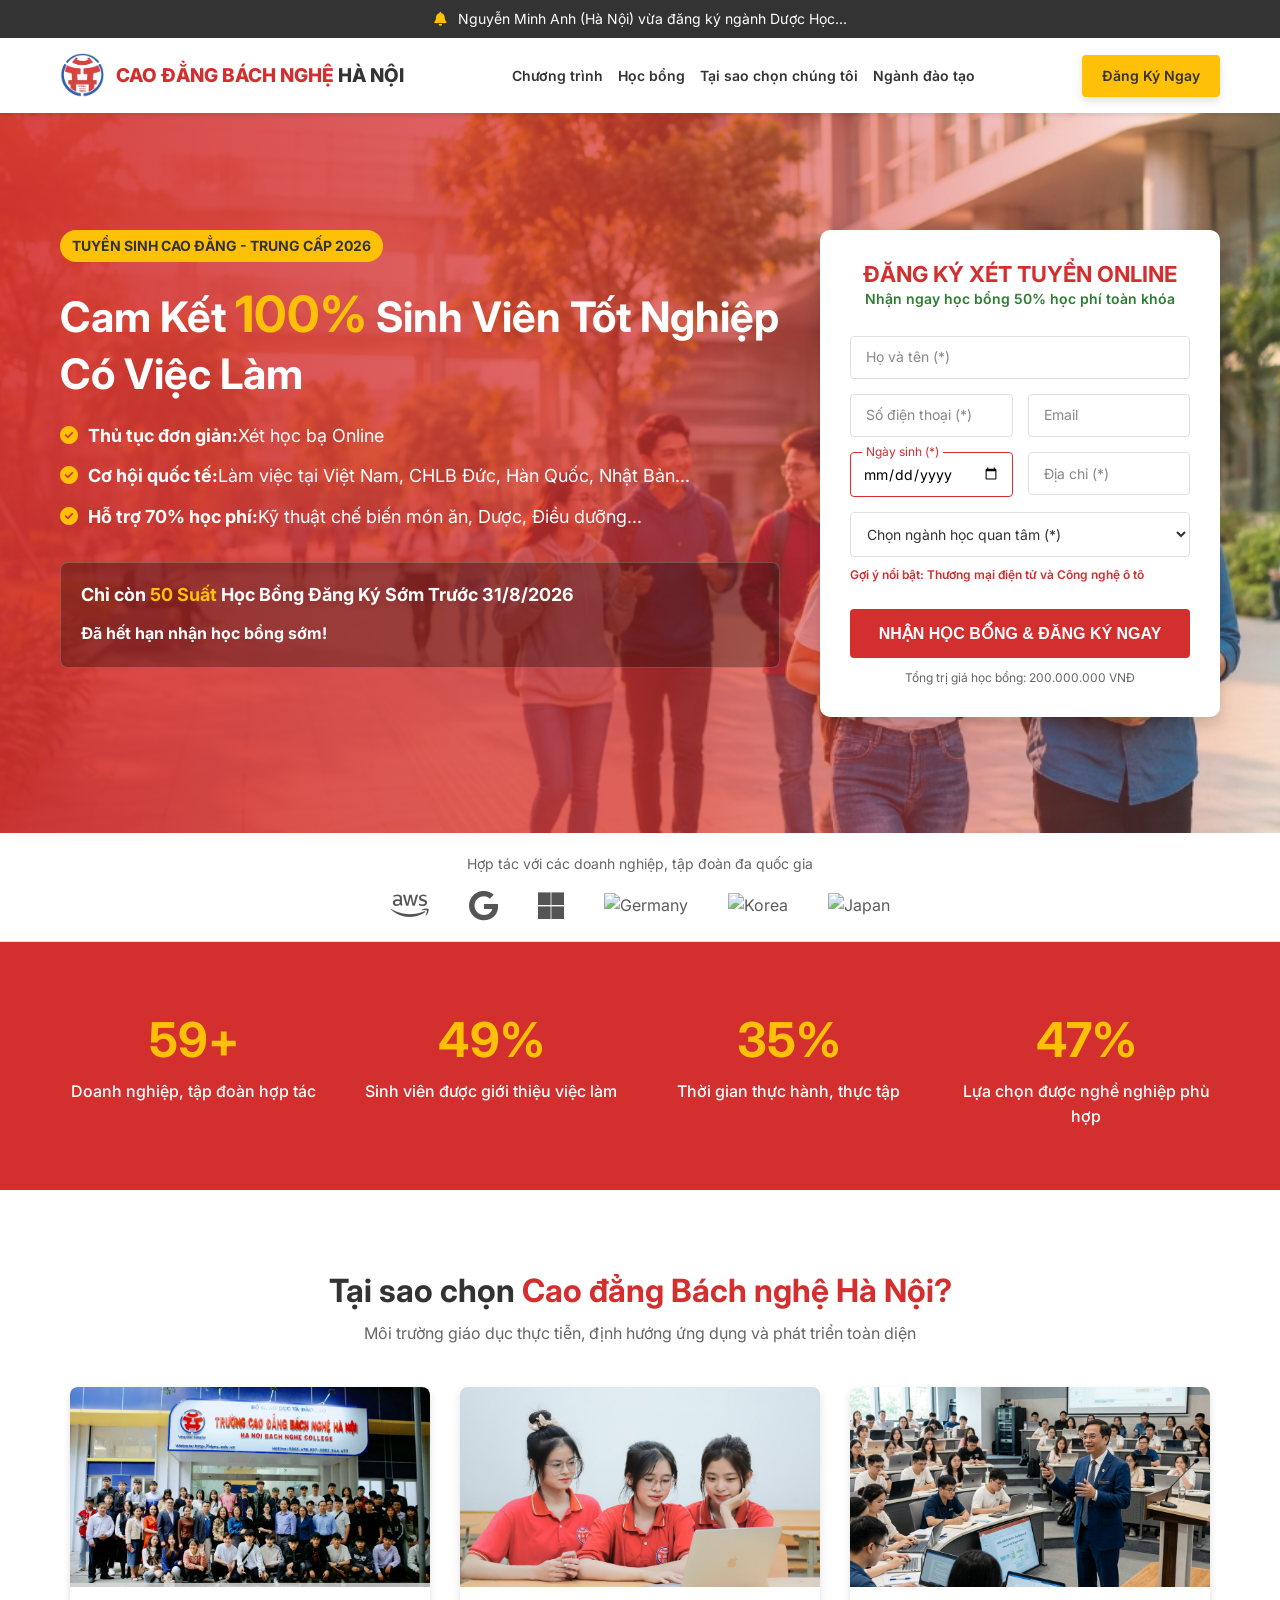
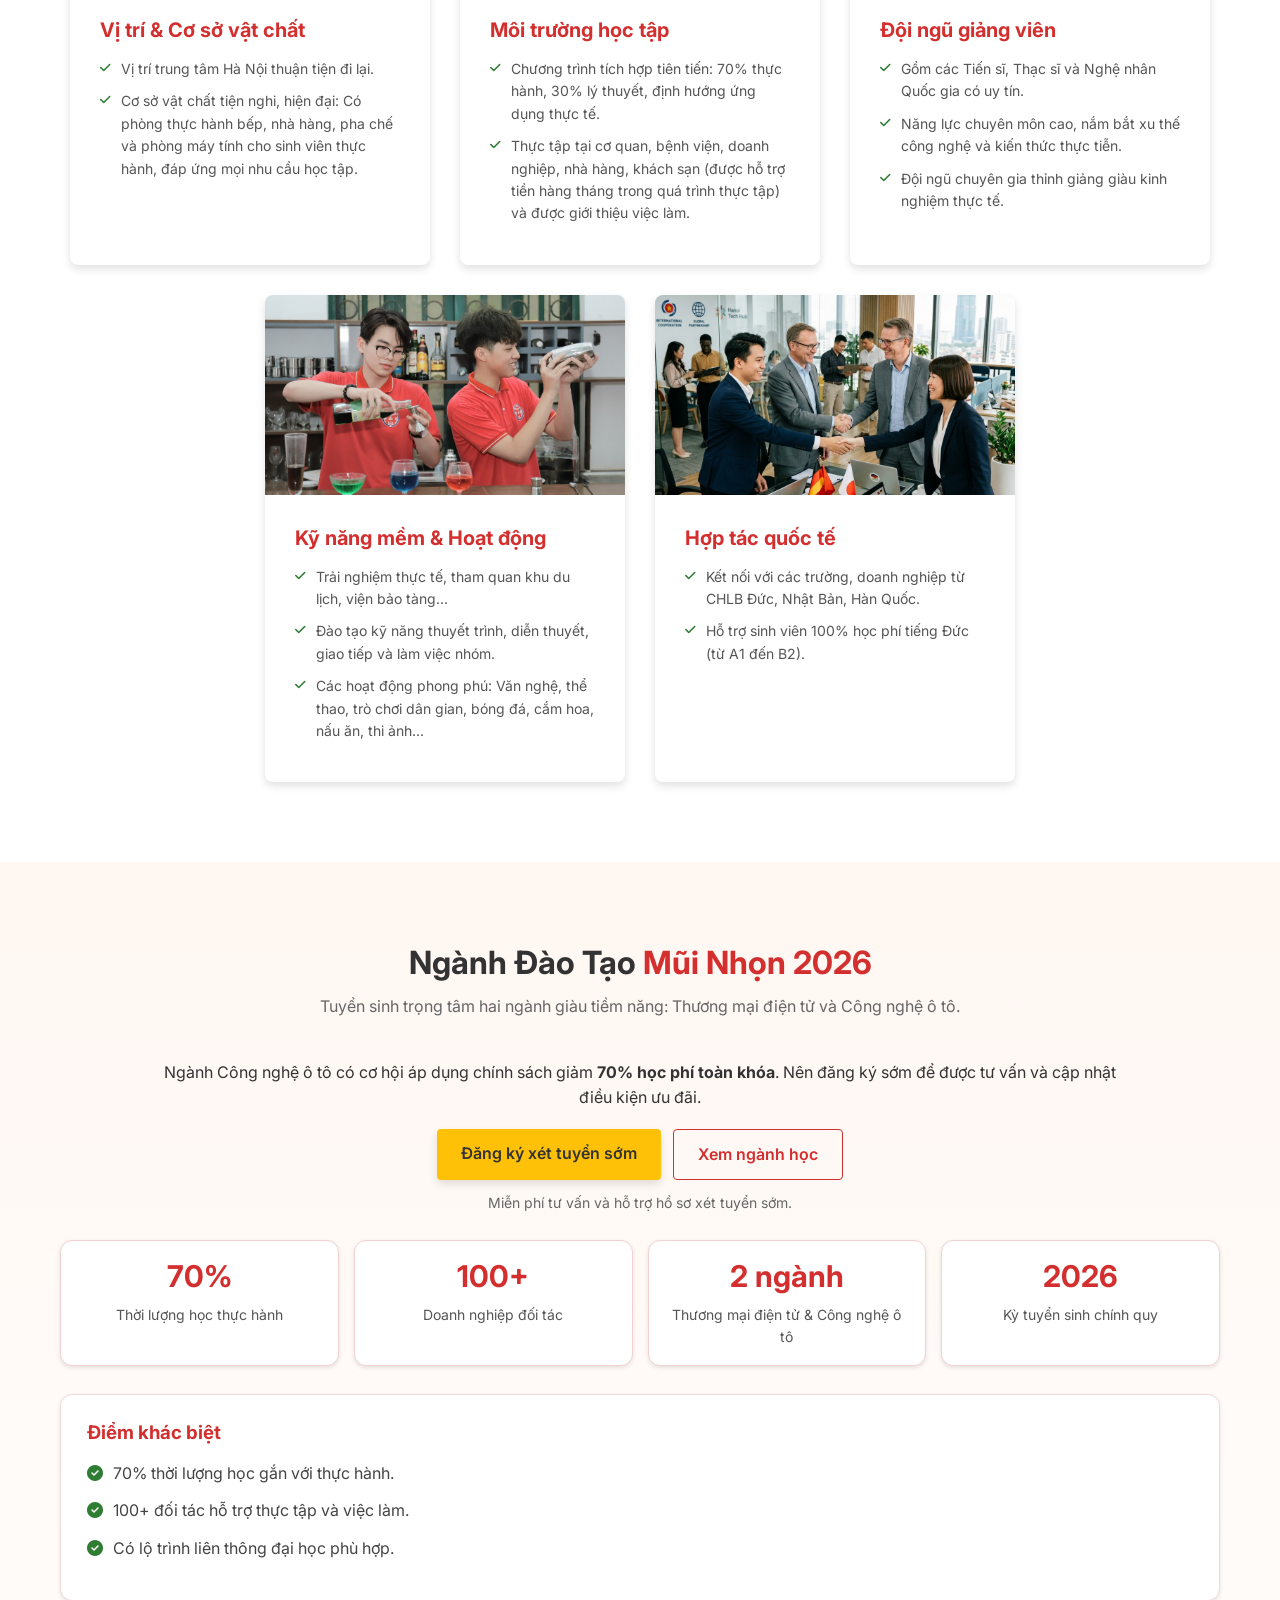
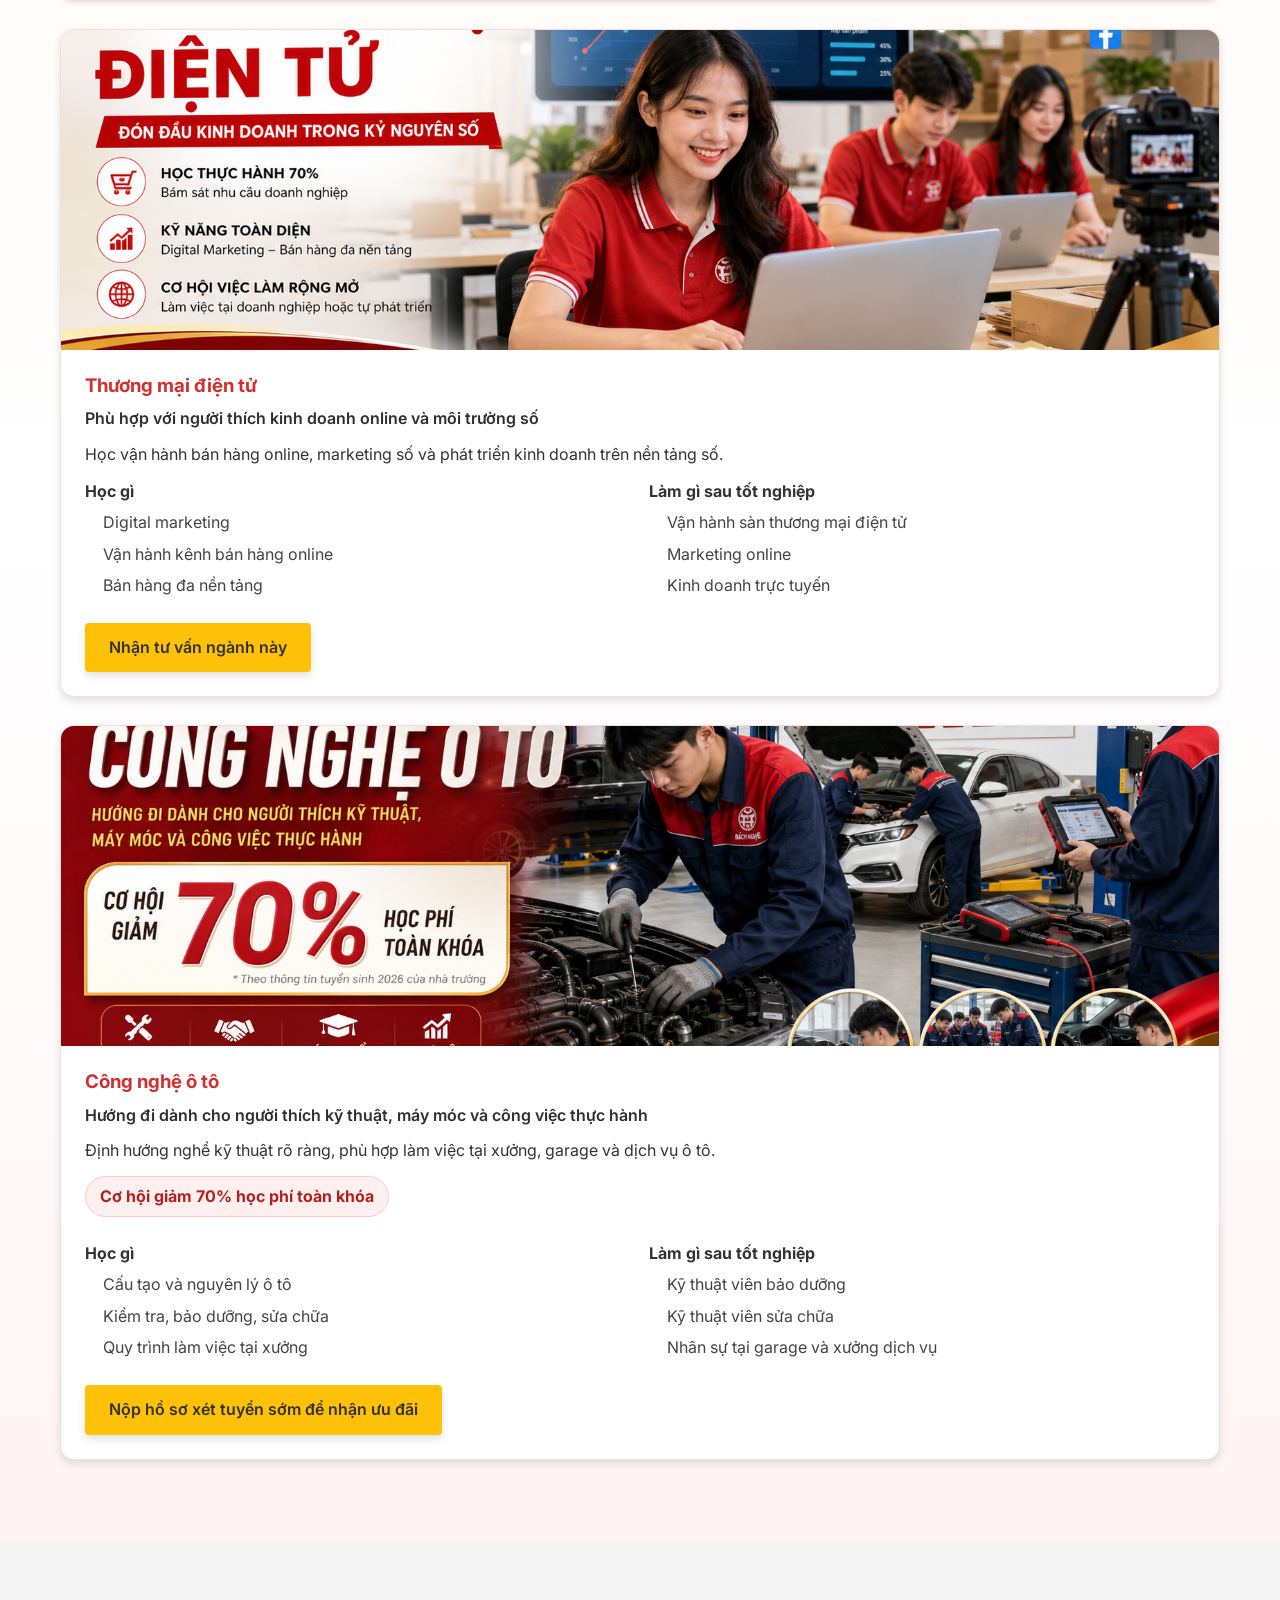
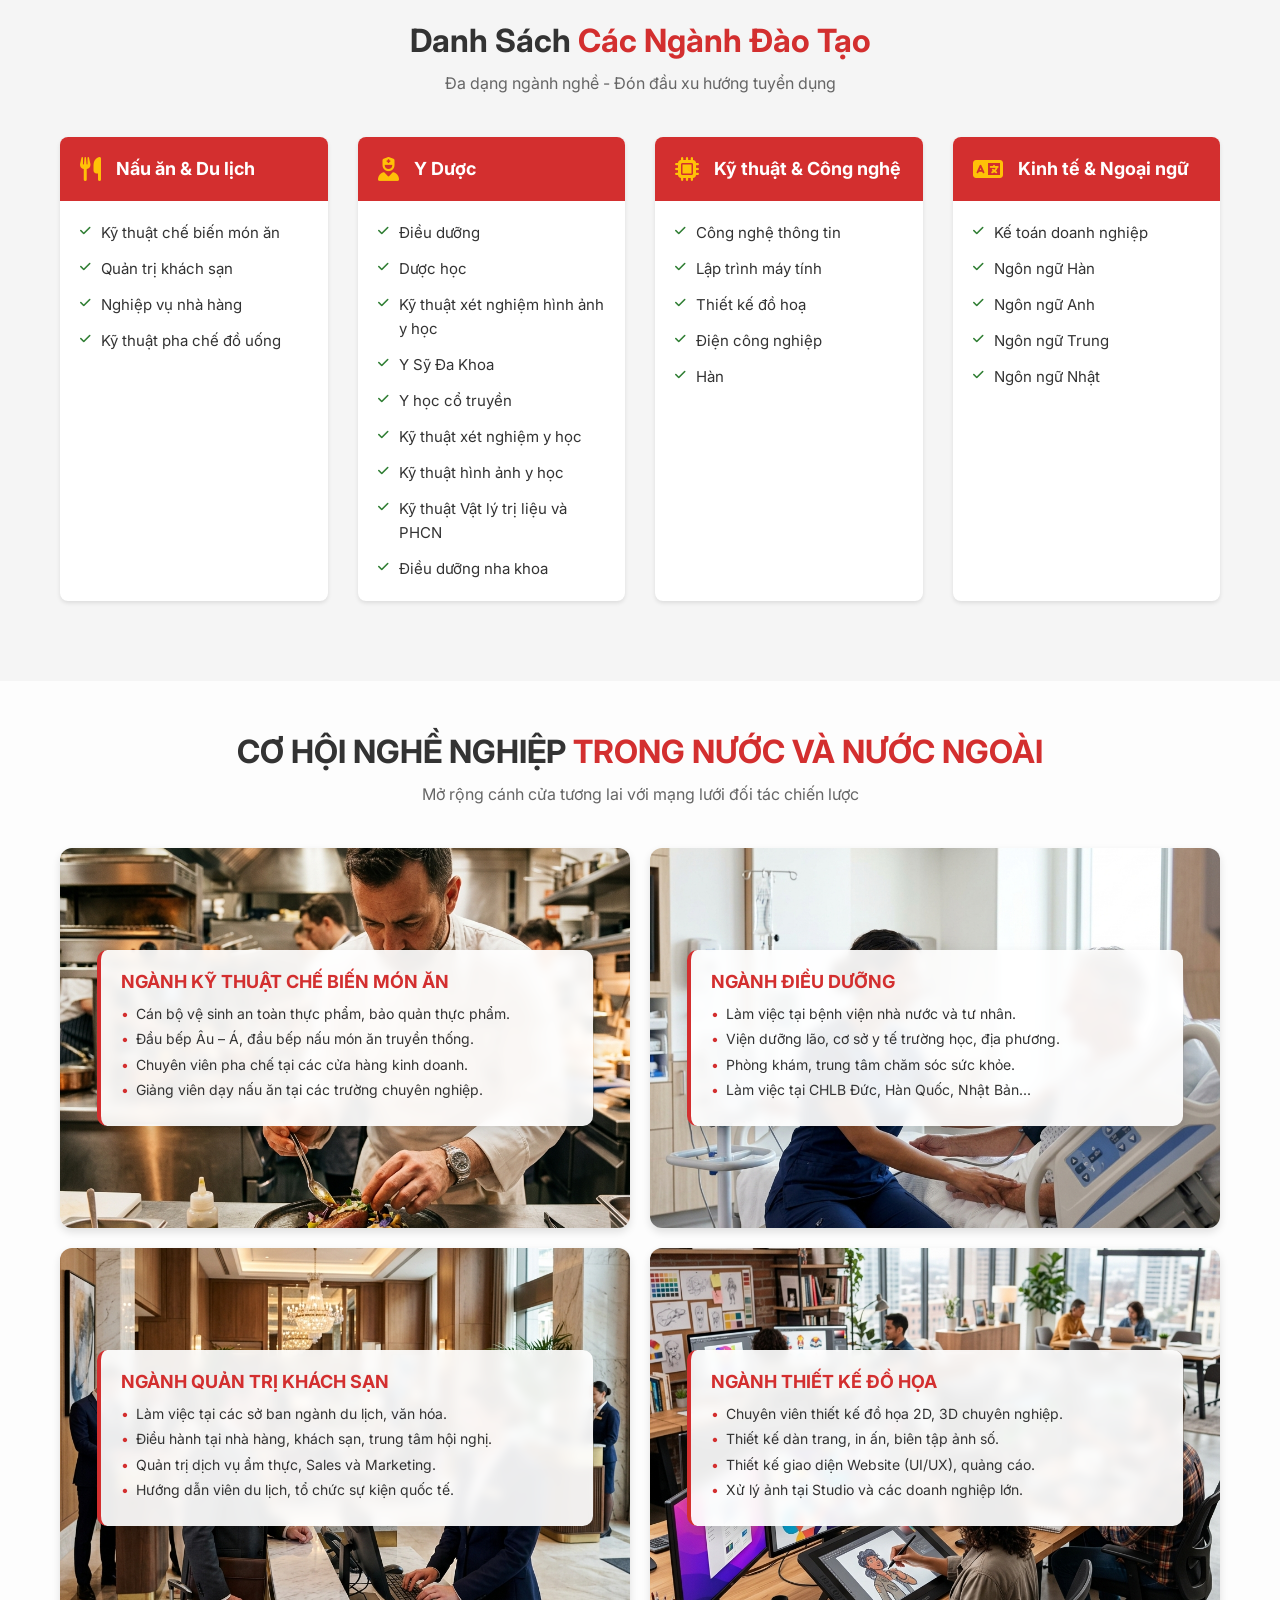
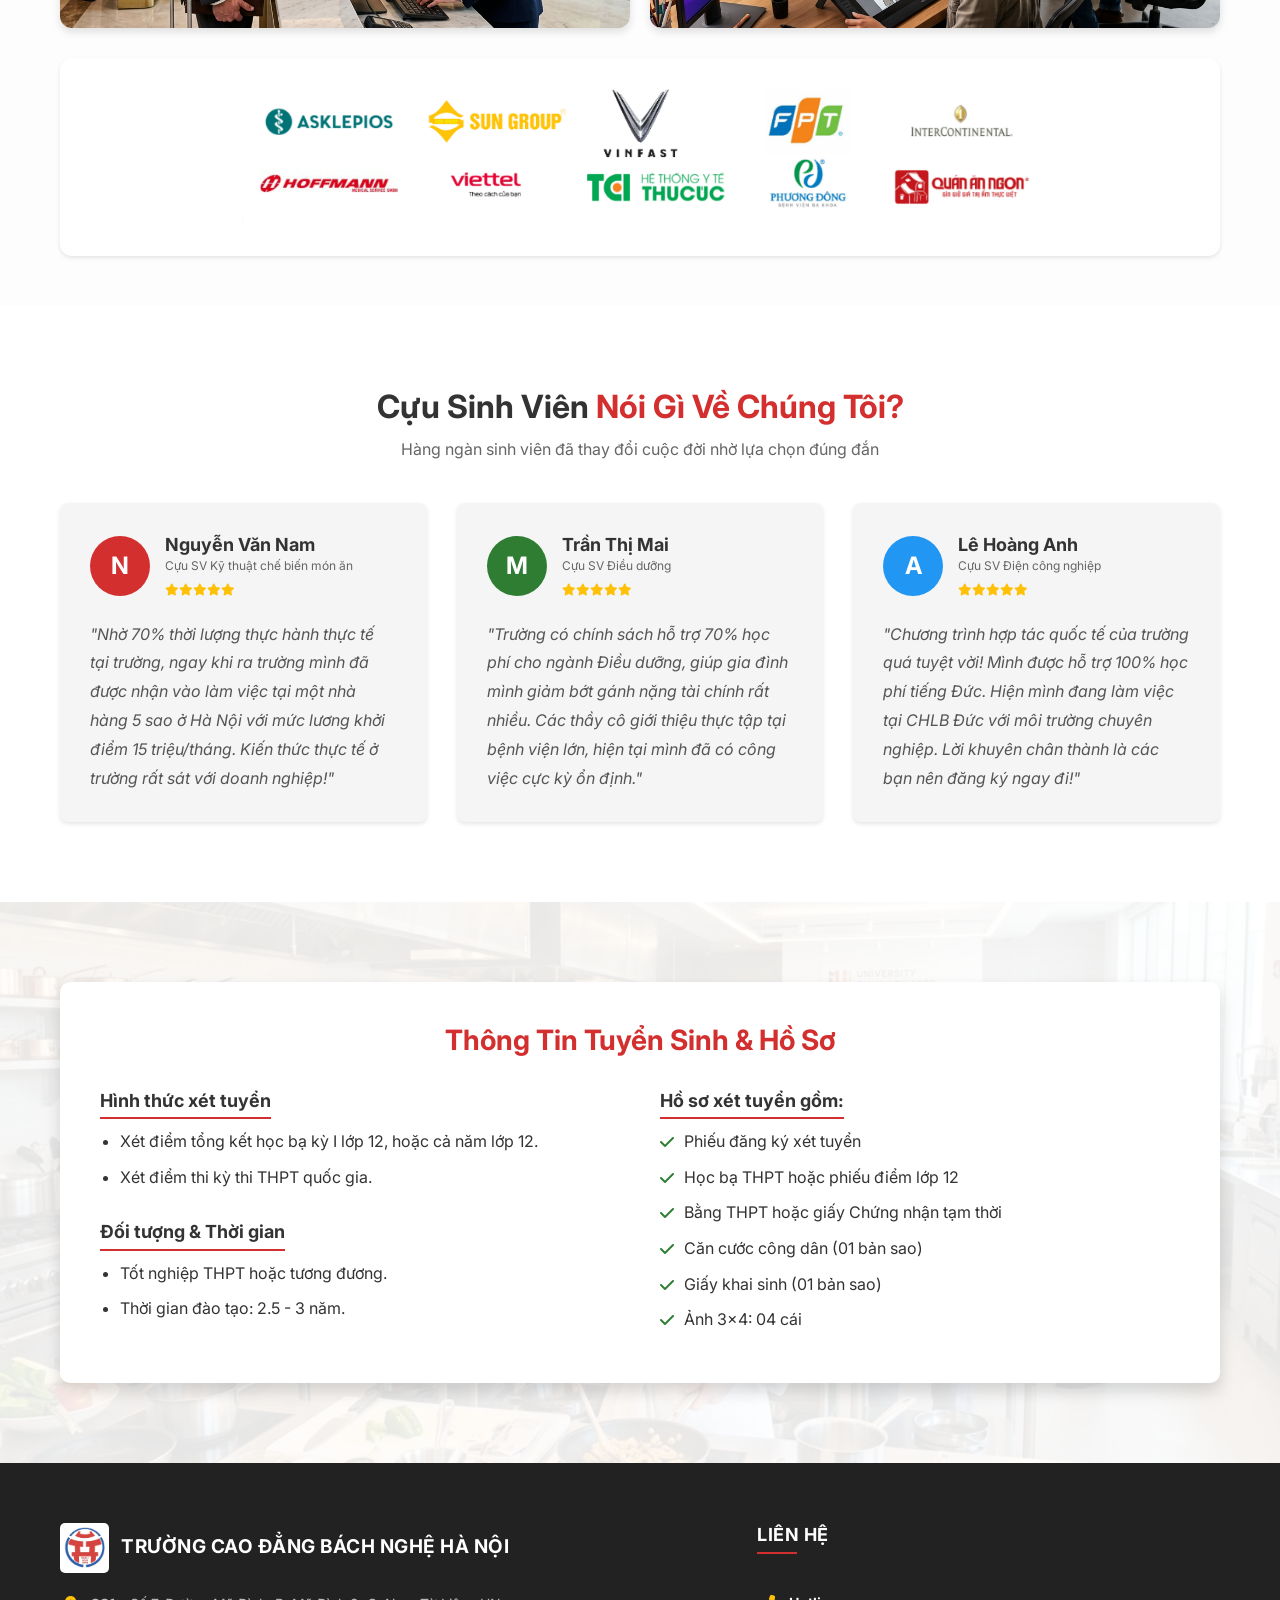
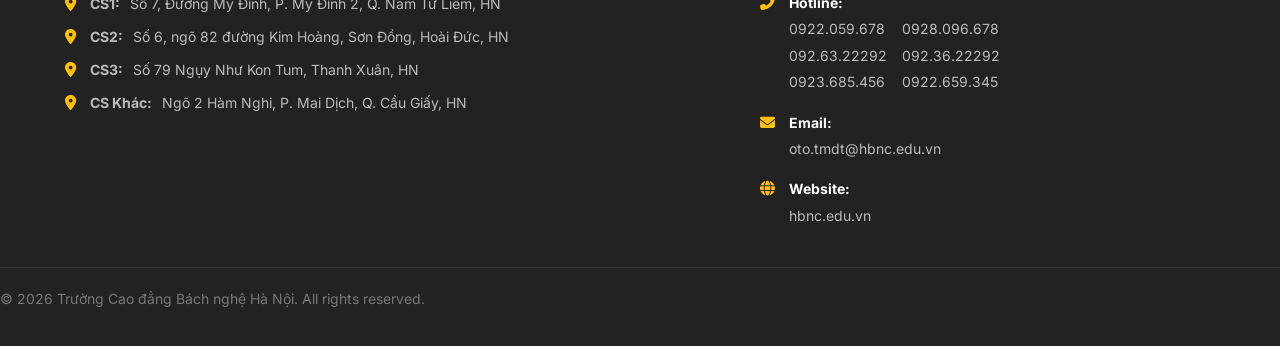
==== index.html @ 6fe9e734 "Add key majors section, highlight priority majors, and thank-you redirect" ====
<!DOCTYPE html>
<html lang="vi">
<head>
    <meta charset="UTF-8">
    <meta name="viewport" content="width=device-width, initial-scale=1.0">
    <title>Tuyển Sinh 2026 | Cao Đẳng Bách Nghệ Hà Nội</title>
    <meta name="description" content="Đăng ký xét tuyển trực tiếp vào Cao Đẳng Bách Nghệ Hà Nội 2026. Cam kết 100% sinh viên tốt nghiệp có việc làm. Nhanh chóng - Tiện lợi - An toàn.">
    <link rel="icon" href="images/favicon.png" type="image/png">
    
    <!-- Open Graph / Facebook -->
    <meta property="og:type" content="website">
    <meta property="og:url" content="https://caodangbachnghe.edu.vn/">
    <meta property="og:title" content="Tuyển Sinh 2026 | Cao Đẳng Bách Nghệ Hà Nội">
    <meta property="og:description" content="Đăng ký xét tuyển trực tuyến nhanh chóng. Nhận ngay học bổng 50% học phí!">
    <meta property="og:image" content="images/thumbnail.jpg">

    <!-- Twitter -->
    <meta property="twitter:card" content="summary_large_image">
    <meta property="twitter:title" content="Tuyển Sinh 2026 | Cao Đẳng Bách Nghệ Hà Nội">
    <meta property="twitter:description" content="Đăng ký xét tuyển trực tuyến nhanh chóng. Nhận ngay học bổng 50% học phí!">
    <meta property="twitter:image" content="images/thumbnail.jpg">
    
    <!-- Google Fonts -->
    <link rel="preconnect" href="https://fonts.googleapis.com">
    <link rel="preconnect" href="https://fonts.gstatic.com" crossorigin>
    <link href="https://fonts.googleapis.com/css2?family=Inter:wght@400;500;600;700;800&display=swap" rel="stylesheet">
    
    <!-- Font Awesome -->
    <link rel="stylesheet" href="https://cdnjs.cloudflare.com/ajax/libs/font-awesome/6.4.0/css/all.min.css">
    
    <!-- Custom CSS -->
    <link rel="stylesheet" href="css/styles.css">

    <!-- Meta Pixel Code -->
    <script>
    !function(f,b,e,v,n,t,s)
    {if(f.fbq)return;n=f.fbq=function(){n.callMethod?
    n.callMethod.apply(n,arguments):n.queue.push(arguments)};
    if(!f._fbq)f._fbq=n;n.push=n;n.loaded=!0;n.version='2.0';
    n.queue=[];t=b.createElement(e);t.async=!0;
    t.src=v;s=b.getElementsByTagName(e)[0];
    s.parentNode.insertBefore(t,s)}(window, document,'script',
    'https://connect.facebook.net/en_US/fbevents.js');
    fbq('init', '2214547386052229');
    fbq('track', 'PageView');
    </script>
    <noscript><img height="1" width="1" style="display:none"
    src="https://www.facebook.com/tr?id=2214547386052229&ev=PageView&noscript=1"
    /></noscript>
    <!-- End Meta Pixel Code -->
</head>
<body>

    <!-- Notification Bar -->
    <div class="notification-bar">
        <div class="notification-content">
            <i class="fas fa-bell"></i>
            <span id="recent-registration">Nguyễn Minh Anh (Hà Nội) vừa đăng ký ngành Dược Học...</span>
        </div>
    </div>

    <!-- Sticky Header -->
    <header class="main-header" id="header">
        <div class="container header-container">
            <div class="logo">
                <img src="images/logo.png" alt="Cao Đẳng Bách Nghệ Hà Nội">
                <h2>CAO ĐẲNG BÁCH NGHỆ <span>HÀ NỘI</span></h2>
            </div>
            <nav class="desktop-nav">
                <a href="#chuong-trinh">Chương trình</a>
                <a href="#hoc-bong">Học bổng</a>
                <a href="#tai-sao">Tại sao chọn chúng tôi</a>
                <a href="#nganh-dao-tao">Ngành đào tạo</a>
            </nav>
            <div class="header-cta">
                <a href="#register-section" class="btn btn-primary pulse-btn">Đăng Ký Ngay</a>
            </div>
        </div>
    </header>

    <!-- Hero Section -->
    <section class="hero" id="chuong-trinh">
        <div class="hero-overlay"></div>
        <div class="container hero-container">
            <div class="hero-content">
                <div class="badge">TUYỂN SINH CAO ĐẲNG - TRUNG CẤP 2026</div>
                <h1 class="hero-title">Cam Kết <span>100%</span> Sinh Viên Tốt Nghiệp Có Việc Làm</h1>
                <ul class="hero-benefits">
                    <li><i class="fas fa-check-circle"></i> <strong>Thủ tục đơn giản:</strong> Xét học bạ Online</li>
                    <li><i class="fas fa-check-circle"></i> <strong>Cơ hội quốc tế:</strong> Làm việc tại Việt Nam, CHLB Đức, Hàn Quốc, Nhật Bản...</li>
                    <li><i class="fas fa-check-circle"></i> <strong>Hỗ trợ 70% học phí:</strong> Kỹ thuật chế biến món ăn, Dược, Điều dưỡng...</li>
                </ul>
                <div class="countdown-wrapper">
                    <h3>Chỉ còn <span class="highlight">50 Suất</span> Học Bổng Đăng Ký Sớm Trước 31/8/2026</h3>
                    <div id="countdown" class="countdown">
                        <div class="time-box">
                            <span id="days">00</span>
                            <small>Ngày</small>
                        </div>
                        <div class="time-box">
                            <span id="hours">00</span>
                            <small>Giờ</small>
                        </div>
                        <div class="time-box">
                            <span id="minutes">00</span>
                            <small>Phút</small>
                        </div>
                        <div class="time-box">
                            <span id="seconds">00</span>
                            <small>Giây</small>
                        </div>
                    </div>
                </div>
                <a href="#register-section" class="btn btn-primary btn-large show-mobile">ĐĂNG KÝ NHẬN HỌC BỔNG</a>
            </div>

            <!-- Form Đăng ký -->
            <div class="hero-form" id="register-section">
                <div class="form-header">
                    <h3>ĐĂNG KÝ XÉT TUYỂN ONLINE</h3>
                    <p>Nhận ngay học bổng 50% học phí toàn khóa</p>
                </div>
                <form id="admissionForm">
                    <div class="form-group floating-label">
                        <input type="text" id="fullname" name="fullname" placeholder=" " required>
                        <label for="fullname">Họ và tên (*)</label>
                    </div>
                    <div class="form-row">
                        <div class="form-group floating-label">
                            <input type="tel" id="phone" name="phone" placeholder=" " required pattern="[0-9]{10}">
                            <label for="phone">Số điện thoại (*)</label>
                        </div>
                        <div class="form-group floating-label">
                            <input type="email" id="email" name="email" placeholder=" ">
                            <label for="email">Email</label>
                        </div>
                    </div>
                    <div class="form-row">
                        <div class="form-group floating-label">
                            <input type="date" id="dob" name="dob" placeholder=" " required>
                            <label for="dob">Ngày sinh (*)</label>
                        </div>
                        <div class="form-group floating-label">
                            <input type="text" id="address" name="address" placeholder=" " required>
                            <label for="address">Địa chỉ (*)</label>
                        </div>
                    </div>
                    <div class="form-group">
                        <select id="major" name="major" required>
                            <option value="" disabled selected>Chọn ngành học quan tâm (*)</option>
                            <optgroup label="🔥 Ngành mũi nhọn 2026">
                                <option value="Thương mại điện tử">⭐ Thương mại điện tử</option>
                                <option value="Công nghệ ô tô">⭐ Công nghệ ô tô (ưu tiên hỗ trợ 70% học phí)</option>
                            </optgroup>
                            <optgroup label="Nấu ăn & Du lịch">
                                <option value="Kỹ thuật chế biến món ăn">Kỹ thuật chế biến món ăn</option>
                                <option value="Quản trị khách sạn">Quản trị khách sạn</option>
                                <option value="Nghiệp vụ nhà hàng">Nghiệp vụ nhà hàng</option>
                                <option value="Kỹ thuật pha chế đồ uống">Kỹ thuật pha chế đồ uống</option>
                            </optgroup>
                            <optgroup label="Y Dược">
                                <option value="Điều dưỡng">Điều dưỡng</option>
                                <option value="Dược học">Dược học</option>
                                <option value="Kỹ thuật xét nghiệm hình ảnh y học">Kỹ thuật xét nghiệm hình ảnh y học</option>
                                <option value="Y Sỹ Đa Khoa">Y Sỹ Đa Khoa</option>
                                <option value="Y học cổ truyền">Y học cổ truyền</option>
                                <option value="Kỹ thuật xét nghiệm y học">Kỹ thuật xét nghiệm y học</option>
                                <option value="Kỹ thuật hình ảnh y học">Kỹ thuật hình ảnh y học</option>
                                <option value="Kỹ thuật Vật lý trị liệu và Phục hồi chức năng">Kỹ thuật Vật lý trị liệu và Phục hồi chức năng</option>
                                <option value="Điều dưỡng nha khoa">Điều dưỡng nha khoa</option>
                            </optgroup>
                            <optgroup label="Kỹ thuật & Công nghệ">
                                <option value="Công nghệ thông tin">Công nghệ thông tin</option>
                                <option value="Lập trình máy tính">Lập trình máy tính</option>
                                <option value="Thiết kế đồ hoạ">Thiết kế đồ hoạ</option>
                                <option value="Điện công nghiệp">Điện công nghiệp</option>
                                <option value="Hàn">Hàn</option>
                            </optgroup>
                            <optgroup label="Kinh tế & Ngoại ngữ">
                                <option value="Kế toán doanh nghiệp">Kế toán doanh nghiệp</option>
                                <option value="Ngôn ngữ Hàn">Ngôn ngữ Hàn</option>
                                <option value="Ngôn ngữ Anh">Ngôn ngữ Anh</option>
                                <option value="Ngôn ngữ Trung">Ngôn ngữ Trung</option>
                                <option value="Ngôn ngữ Nhật">Ngôn ngữ Nhật</option>
                            </optgroup>
                        </select>
                        <small class="major-focus-note">Gợi ý nổi bật: Thương mại điện tử và Công nghệ ô tô</small>
                    </div>
                    <button type="submit" class="submit-btn pulse-btn">NHẬN HỌC BỔNG & ĐĂNG KÝ NGAY</button>
                    <p class="form-note">Tổng trị giá học bổng: 200.000.000 VNĐ</p>
                </form>
            </div>
        </div>
    </section>

    <!-- Partner Logos -->
    <section class="partners">
        <div class="container">
            <p>Hợp tác với các doanh nghiệp, tập đoàn đa quốc gia</p>
            <div class="partner-logos">
                <i class="fab fa-aws"></i>
                <i class="fab fa-google"></i>
                <i class="fab fa-microsoft"></i>
                <img src="https://flagcdn.com/w40/de.png" alt="Germany" title="CHLB Đức">
                <img src="https://flagcdn.com/w40/kr.png" alt="Korea" title="Hàn Quốc">
                <img src="https://flagcdn.com/w40/jp.png" alt="Japan" title="Nhật Bản">
            </div>
        </div>
    </section>

    <!-- Stats Section -->
    <section class="stats" id="stats">
        <div class="container stats-container">
            <div class="stat-item">
                <h2 class="counter" data-target="120">0</h2><span>+</span>
                <p>Doanh nghiệp, tập đoàn hợp tác</p>
            </div>
            <div class="stat-item">
                <h2 class="counter" data-target="100">0</h2><span>%</span>
                <p>Sinh viên được giới thiệu việc làm</p>
            </div>
            <div class="stat-item">
                <h2 class="counter" data-target="70">0</h2><span>%</span>
                <p>Thời gian thực hành, thực tập</p>
            </div>
            <div class="stat-item">
                <h2 class="counter" data-target="95">0</h2><span>%</span>
                <p>Lựa chọn được nghề nghiệp phù hợp</p>
            </div>
        </div>
    </section>

    <!-- Why Choose Us -->
    <section class="why-choose" id="tai-sao">
        <div class="container">
            <div class="section-title">
                <h2>Tại sao chọn <span>Cao đẳng Bách nghệ Hà Nội?</span></h2>
                <p>Môi trường giáo dục thực tiễn, định hướng ứng dụng và phát triển toàn diện</p>
            </div>
            
            <div class="features-grid">
                <div class="feature-card">
                    <img src="images/college_group.jpg" class="feature-image" alt="Vị trí và Cơ sở vật chất">
                    <div class="feature-content">
                        <h3>Vị trí & Cơ sở vật chất</h3>
                        <ul class="feature-list">
                            <li><i class="fas fa-check"></i> Vị trí trung tâm Hà Nội thuận tiện đi lại.</li>
                            <li><i class="fas fa-check"></i> Cơ sở vật chất tiện nghi, hiện đại: Có phòng thực hành bếp, nhà hàng, pha chế và phòng máy tính cho sinh viên thực hành, đáp ứng mọi nhu cầu học tập.</li>
                        </ul>
                    </div>
                </div>
                <div class="feature-card">
                    <img src="images/students_laptop.jpg" class="feature-image" alt="Môi trường học tập">
                    <div class="feature-content">
                        <h3>Môi trường học tập</h3>
                        <ul class="feature-list">
                            <li><i class="fas fa-check"></i> Chương trình tích hợp tiên tiến: 70% thực hành, 30% lý thuyết, định hướng ứng dụng thực tế.</li>
                            <li><i class="fas fa-check"></i> Thực tập tại cơ quan, bệnh viện, doanh nghiệp, nhà hàng, khách sạn (được hỗ trợ tiền hàng tháng trong quá trình thực tập) và được giới thiệu việc làm.</li>
                        </ul>
                    </div>
                </div>
                <div class="feature-card">
                    <img src="images/faculty.png" class="feature-image" alt="Đội ngũ giảng viên">
                    <div class="feature-content">
                        <h3>Đội ngũ giảng viên</h3>
                        <ul class="feature-list">
                            <li><i class="fas fa-check"></i> Gồm các Tiến sĩ, Thạc sĩ và Nghệ nhân Quốc gia có uy tín.</li>
                            <li><i class="fas fa-check"></i> Năng lực chuyên môn cao, nắm bắt xu thế công nghệ và kiến thức thực tiễn.</li>
                            <li><i class="fas fa-check"></i> Đội ngũ chuyên gia thỉnh giảng giàu kinh nghiệm thực tế.</li>
                        </ul>
                    </div>
                </div>
                <div class="feature-card">
                    <img src="images/students_bartending.jpg" class="feature-image" alt="Kỹ năng mềm và Hoạt động">
                    <div class="feature-content">
                        <h3>Kỹ năng mềm & Hoạt động</h3>
                        <ul class="feature-list">
                            <li><i class="fas fa-check"></i> Trải nghiệm thực tế, tham quan khu du lịch, viện bảo tàng...</li>
                            <li><i class="fas fa-check"></i> Đào tạo kỹ năng thuyết trình, diễn thuyết, giao tiếp và làm việc nhóm.</li>
                            <li><i class="fas fa-check"></i> Các hoạt động phong phú: Văn nghệ, thể thao, trò chơi dân gian, bóng đá, cắm hoa, nấu ăn, thi ảnh...</li>
                        </ul>
                    </div>
                </div>
                <div class="feature-card">
                    <img src="images/international.png" class="feature-image" alt="Hợp tác quốc tế">
                    <div class="feature-content">
                        <h3>Hợp tác quốc tế</h3>
                        <ul class="feature-list">
                            <li><i class="fas fa-check"></i> Kết nối với các trường, doanh nghiệp từ CHLB Đức, Nhật Bản, Hàn Quốc.</li>
                            <li><i class="fas fa-check"></i> Hỗ trợ sinh viên 100% học phí tiếng Đức (từ A1 đến B2).</li>
                        </ul>
                    </div>
                </div>
            </div>
        </div>
    </section>

    <!-- Key Majors 2026 -->
    <section class="key-majors" id="nganh-mui-nhon">
        <div class="container">
            <div class="section-title">
                <h2>Ngành Đào Tạo <span>Mũi Nhọn 2026</span></h2>
                <p>Tuyển sinh trọng tâm hai ngành giàu tiềm năng: Thương mại điện tử và Công nghệ ô tô.</p>
            </div>

            <div class="key-majors-intro">
                <p>Ngành Công nghệ ô tô có cơ hội áp dụng chính sách giảm <strong>70% học phí toàn khóa</strong>. Nên đăng ký sớm để được tư vấn và cập nhật điều kiện ưu đãi.</p>
                <div class="key-majors-actions">
                    <a href="#register-section" class="btn btn-primary">Đăng ký xét tuyển sớm</a>
                    <a href="#nganh-mui-nhon-cards" class="btn btn-outline">Xem ngành học</a>
                </div>
                <p class="key-majors-note">Miễn phí tư vấn và hỗ trợ hồ sơ xét tuyển sớm.</p>
            </div>

            <div class="major-stats">
                <div class="major-stat">
                    <h3>70%</h3>
                    <p>Thời lượng học thực hành</p>
                </div>
                <div class="major-stat">
                    <h3>100+</h3>
                    <p>Doanh nghiệp đối tác</p>
                </div>
                <div class="major-stat">
                    <h3>2 ngành</h3>
                    <p>Thương mại điện tử & Công nghệ ô tô</p>
                </div>
                <div class="major-stat">
                    <h3>2026</h3>
                    <p>Kỳ tuyển sinh chính quy</p>
                </div>
            </div>

            <div class="key-diff">
                <h3>Điểm khác biệt</h3>
                <ul class="key-diff-list">
                    <li><i class="fas fa-check-circle"></i> 70% thời lượng học gắn với thực hành.</li>
                    <li><i class="fas fa-check-circle"></i> 100+ đối tác hỗ trợ thực tập và việc làm.</li>
                    <li><i class="fas fa-check-circle"></i> Có lộ trình liên thông đại học phù hợp.</li>
                </ul>
            </div>

            <div class="major-cards" id="nganh-mui-nhon-cards">
                <article class="major-card">
                    <img src="images/major-ecommerce-2026.png" alt="Sinh viên thực hành với laptop và máy ảnh - ngành Thương mại điện tử">
                    <div class="major-card-content">
                        <h3>Thương mại điện tử</h3>
                        <p class="major-tagline">Phù hợp với người thích kinh doanh online và môi trường số</p>
                        <p>Học vận hành bán hàng online, marketing số và phát triển kinh doanh trên nền tảng số.</p>
                        <div class="major-split">
                            <div>
                                <h4>Học gì</h4>
                                <ul>
                                    <li>Digital marketing</li>
                                    <li>Vận hành kênh bán hàng online</li>
                                    <li>Bán hàng đa nền tảng</li>
                                </ul>
                            </div>
                            <div>
                                <h4>Làm gì sau tốt nghiệp</h4>
                                <ul>
                                    <li>Vận hành sàn thương mại điện tử</li>
                                    <li>Marketing online</li>
                                    <li>Kinh doanh trực tuyến</li>
                                </ul>
                            </div>
                        </div>
                        <a href="#register-section" class="btn btn-primary">Nhận tư vấn ngành này</a>
                    </div>
                </article>

                <article class="major-card">
                    <img src="images/major-automotive-2026.png" alt="Sinh viên thực hành trong xưởng kỹ thuật - ngành Công nghệ ô tô">
                    <div class="major-card-content">
                        <h3>Công nghệ ô tô</h3>
                        <p class="major-tagline">Hướng đi dành cho người thích kỹ thuật, máy móc và công việc thực hành</p>
                        <p>Định hướng nghề kỹ thuật rõ ràng, phù hợp làm việc tại xưởng, garage và dịch vụ ô tô.</p>
                        <div class="tuition-highlight">Cơ hội giảm 70% học phí toàn khóa</div>
                        <div class="major-split">
                            <div>
                                <h4>Học gì</h4>
                                <ul>
                                    <li>Cấu tạo và nguyên lý ô tô</li>
                                    <li>Kiểm tra, bảo dưỡng, sửa chữa</li>
                                    <li>Quy trình làm việc tại xưởng</li>
                                </ul>
                            </div>
                            <div>
                                <h4>Làm gì sau tốt nghiệp</h4>
                                <ul>
                                    <li>Kỹ thuật viên bảo dưỡng</li>
                                    <li>Kỹ thuật viên sửa chữa</li>
                                    <li>Nhân sự tại garage và xưởng dịch vụ</li>
                                </ul>
                            </div>
                        </div>
                        <a href="#register-section" class="btn btn-primary">Nộp hồ sơ xét tuyển sớm để nhận ưu đãi</a>
                    </div>
                </article>
            </div>
        </div>
    </section>

    <!-- Programs & Career -->
    <section class="programs" id="nganh-dao-tao">
        <div class="container">
            <div class="section-title">
                <h2>Danh Sách <span>Các Ngành Đào Tạo</span></h2>
                <p>Đa dạng ngành nghề - Đón đầu xu hướng tuyển dụng</p>
            </div>

            <div class="programs-grid">
                <!-- Nhóm 1 -->
                <div class="program-card">
                    <div class="program-header">
                        <i class="fas fa-utensils"></i>
                        <h3>Nấu ăn & Du lịch</h3>
                    </div>
                    <ul class="program-list">
                        <li><i class="fas fa-check"></i> Kỹ thuật chế biến món ăn</li>
                        <li><i class="fas fa-check"></i> Quản trị khách sạn</li>
                        <li><i class="fas fa-check"></i> Nghiệp vụ nhà hàng</li>
                        <li><i class="fas fa-check"></i> Kỹ thuật pha chế đồ uống</li>
                    </ul>
                </div>

                <!-- Nhóm 2 -->
                <div class="program-card">
                    <div class="program-header">
                        <i class="fas fa-user-nurse"></i>
                        <h3>Y Dược</h3>
                    </div>
                    <ul class="program-list">
                        <li><i class="fas fa-check"></i> Điều dưỡng</li>
                        <li><i class="fas fa-check"></i> Dược học</li>
                        <li><i class="fas fa-check"></i> Kỹ thuật xét nghiệm hình ảnh y học</li>
                        <li><i class="fas fa-check"></i> Y Sỹ Đa Khoa</li>
                        <li><i class="fas fa-check"></i> Y học cổ truyền</li>
                        <li><i class="fas fa-check"></i> Kỹ thuật xét nghiệm y học</li>
                        <li><i class="fas fa-check"></i> Kỹ thuật hình ảnh y học</li>
                        <li><i class="fas fa-check"></i> Kỹ thuật Vật lý trị liệu và PHCN</li>
                        <li><i class="fas fa-check"></i> Điều dưỡng nha khoa</li>
                    </ul>
                </div>

                <!-- Nhóm 3 -->
                <div class="program-card">
                    <div class="program-header">
                        <i class="fas fa-microchip"></i>
                        <h3>Kỹ thuật & Công nghệ</h3>
                    </div>
                    <ul class="program-list">
                        <li><i class="fas fa-check"></i> Công nghệ thông tin</li>
                        <li><i class="fas fa-check"></i> Lập trình máy tính</li>
                        <li><i class="fas fa-check"></i> Thiết kế đồ hoạ</li>
                        <li><i class="fas fa-check"></i> Điện công nghiệp</li>
                        <li><i class="fas fa-check"></i> Hàn</li>
                    </ul>
                </div>

                <!-- Nhóm 4 -->
                <div class="program-card">
                    <div class="program-header">
                        <i class="fas fa-language"></i>
                        <h3>Kinh tế & Ngoại ngữ</h3>
                    </div>
                    <ul class="program-list">
                        <li><i class="fas fa-check"></i> Kế toán doanh nghiệp</li>
                        <li><i class="fas fa-check"></i> Ngôn ngữ Hàn</li>
                        <li><i class="fas fa-check"></i> Ngôn ngữ Anh</li>
                        <li><i class="fas fa-check"></i> Ngôn ngữ Trung</li>
                        <li><i class="fas fa-check"></i> Ngôn ngữ Nhật</li>
                    </ul>
                </div>
            </div>
        </div>
    </section>

    <!-- Career Opportunities -->
    <section class="career-ops" id="co-hoi">
        <div class="container">
            <div class="section-title">
                <h2>CƠ HỘI NGHỀ NGHIỆP <span>TRONG NƯỚC VÀ NƯỚC NGOÀI</span></h2>
                <p>Mở rộng cánh cửa tương lai với mạng lưới đối tác chiến lược</p>
            </div>
            
            <div class="career-grid">
                <!-- Card 1 -->
                <div class="career-card">
                    <img src="images/culinary_career.png" alt="Ngành Kỹ thuật chế biến món ăn" class="card-bg">
                    <div class="career-content-wrapper">
                        <div class="career-overlay">
                            <h3>NGÀNH KỸ THUẬT CHẾ BIẾN MÓN ĂN</h3>
                            <ul>
                                <li>Cán bộ vệ sinh an toàn thực phẩm, bảo quản thực phẩm.</li>
                                <li>Đầu bếp Âu – Á, đầu bếp nấu món ăn truyền thống.</li>
                                <li>Chuyên viên pha chế tại các cửa hàng kinh doanh.</li>
                                <li>Giảng viên dạy nấu ăn tại các trường chuyên nghiệp.</li>
                            </ul>
                        </div>
                    </div>
                </div>

                <!-- Card 2 -->
                <div class="career-card">
                    <img src="images/nursing_career.png" alt="Ngành Điều dưỡng" class="card-bg">
                    <div class="career-content-wrapper">
                        <div class="career-overlay">
                            <h3>NGÀNH ĐIỀU DƯỠNG</h3>
                            <ul>
                                <li>Làm việc tại bệnh viện nhà nước và tư nhân.</li>
                                <li>Viện dưỡng lão, cơ sở y tế trường học, địa phương.</li>
                                <li>Phòng khám, trung tâm chăm sóc sức khỏe.</li>
                                <li>Làm việc tại CHLB Đức, Hàn Quốc, Nhật Bản...</li>
                            </ul>
                        </div>
                    </div>
                </div>

                <!-- Card 3 -->
                <div class="career-card">
                    <img src="images/hotel_career.png" alt="Ngành Quản trị khách sạn" class="card-bg">
                    <div class="career-content-wrapper">
                        <div class="career-overlay">
                            <h3>NGÀNH QUẢN TRỊ KHÁCH SẠN</h3>
                            <ul>
                                <li>Làm việc tại các sở ban ngành du lịch, văn hóa.</li>
                                <li>Điều hành tại nhà hàng, khách sạn, trung tâm hội nghị.</li>
                                <li>Quản trị dịch vụ ẩm thực, Sales và Marketing.</li>
                                <li>Hướng dẫn viên du lịch, tổ chức sự kiện quốc tế.</li>
                            </ul>
                        </div>
                    </div>
                </div>

                <!-- Card 4 -->
                <div class="career-card">
                    <img src="images/design_career.png" alt="Ngành Thiết kế đồ họa" class="card-bg">
                    <div class="career-content-wrapper">
                        <div class="career-overlay">
                            <h3>NGÀNH THIẾT KẾ ĐỒ HỌA</h3>
                            <ul>
                                <li>Chuyên viên thiết kế đồ họa 2D, 3D chuyên nghiệp.</li>
                                <li>Thiết kế dàn trang, in ấn, biên tập ảnh số.</li>
                                <li>Thiết kế giao diện Website (UI/UX), quảng cáo.</li>
                                <li>Xử lý ảnh tại Studio và các doanh nghiệp lớn.</li>
                            </ul>
                        </div>
                    </div>
                </div>
            </div>

            <div class="partners-logo">
                <img src="images/partners.png" alt="Đối tác chiến lược Cao đẳng Bách nghệ Hà Nội">
            </div>
        </div>
    </section>

    <!-- Testimonials -->
    <section class="testimonials" id="cam-nhan">
        <div class="container">
            <div class="section-title">
                <h2>Cựu Sinh Viên <span>Nói Gì Về Chúng Tôi?</span></h2>
                <p>Hàng ngàn sinh viên đã thay đổi cuộc đời nhờ lựa chọn đúng đắn</p>
            </div>
            <div class="testimonials-grid">
                <div class="testimonial-card">
                    <div class="testi-header">
                        <div class="testi-avatar">N</div>
                        <div class="testi-info">
                            <h4>Nguyễn Văn Nam</h4>
                            <span>Cựu SV Kỹ thuật chế biến món ăn</span>
                            <div class="stars">
                                <i class="fas fa-star"></i><i class="fas fa-star"></i><i class="fas fa-star"></i><i class="fas fa-star"></i><i class="fas fa-star"></i>
                            </div>
                        </div>
                    </div>
                    <p class="testi-text">"Nhờ 70% thời lượng thực hành thực tế tại trường, ngay khi ra trường mình đã được nhận vào làm việc tại một nhà hàng 5 sao ở Hà Nội với mức lương khởi điểm 15 triệu/tháng. Kiến thức thực tế ở trường rất sát với doanh nghiệp!"</p>
                </div>
                
                <div class="testimonial-card">
                    <div class="testi-header">
                        <div class="testi-avatar" style="background-color: var(--success);">M</div>
                        <div class="testi-info">
                            <h4>Trần Thị Mai</h4>
                            <span>Cựu SV Điều dưỡng</span>
                            <div class="stars">
                                <i class="fas fa-star"></i><i class="fas fa-star"></i><i class="fas fa-star"></i><i class="fas fa-star"></i><i class="fas fa-star"></i>
                            </div>
                        </div>
                    </div>
                    <p class="testi-text">"Trường có chính sách hỗ trợ 70% học phí cho ngành Điều dưỡng, giúp gia đình mình giảm bớt gánh nặng tài chính rất nhiều. Các thầy cô giới thiệu thực tập tại bệnh viện lớn, hiện tại mình đã có công việc cực kỳ ổn định."</p>
                </div>

                <div class="testimonial-card">
                    <div class="testi-header">
                        <div class="testi-avatar" style="background-color: #2196F3;">A</div>
                        <div class="testi-info">
                            <h4>Lê Hoàng Anh</h4>
                            <span>Cựu SV Điện công nghiệp</span>
                            <div class="stars">
                                <i class="fas fa-star"></i><i class="fas fa-star"></i><i class="fas fa-star"></i><i class="fas fa-star"></i><i class="fas fa-star"></i>
                            </div>
                        </div>
                    </div>
                    <p class="testi-text">"Chương trình hợp tác quốc tế của trường quá tuyệt vời! Mình được hỗ trợ 100% học phí tiếng Đức. Hiện mình đang làm việc tại CHLB Đức với môi trường chuyên nghiệp. Lời khuyên chân thành là các bạn nên đăng ký ngay đi!"</p>
                </div>
            </div>
        </div>
    </section>

    <!-- Admission Info -->
    <section class="admission-info">
        <div class="container">
            <div class="info-box">
                <h2>Thông Tin Tuyển Sinh & Hồ Sơ</h2>
                <div class="info-grid">
                    <div>
                        <h3>Hình thức xét tuyển</h3>
                        <ul>
                            <li>Xét điểm tổng kết học bạ kỳ I lớp 12, hoặc cả năm lớp 12.</li>
                            <li>Xét điểm thi kỳ thi THPT quốc gia.</li>
                        </ul>
                        <h3>Đối tượng & Thời gian</h3>
                        <ul>
                            <li>Tốt nghiệp THPT hoặc tương đương.</li>
                            <li>Thời gian đào tạo: 2.5 - 3 năm.</li>
                        </ul>
                    </div>
                    <div>
                        <h3>Hồ sơ xét tuyển gồm:</h3>
                        <ul class="checklist">
                            <li><i class="fas fa-check"></i> Phiếu đăng ký xét tuyển</li>
                            <li><i class="fas fa-check"></i> Học bạ THPT hoặc phiếu điểm lớp 12</li>
                            <li><i class="fas fa-check"></i> Bằng THPT hoặc giấy Chứng nhận tạm thời</li>
                            <li><i class="fas fa-check"></i> Căn cước công dân (01 bản sao)</li>
                            <li><i class="fas fa-check"></i> Giấy khai sinh (01 bản sao)</li>
                            <li><i class="fas fa-check"></i> Ảnh 3x4: 04 cái</li>
                        </ul>
                    </div>
                </div>
            </div>
        </div>
    </section>

    <!-- Footer -->
    <footer class="footer">
        <div class="container footer-container">
            <div class="footer-info">
                <div class="footer-logo">
                    <img src="images/logo.png" alt="Logo Cao Đẳng Bách Nghệ Hà Nội">
                    <h3>TRƯỜNG CAO ĐẲNG BÁCH NGHỆ HÀ NỘI</h3>
                </div>
                <p><i class="fas fa-map-marker-alt"></i> <strong>CS1:</strong> Số 7, Đường Mỹ Đình, P. Mỹ Đình 2, Q. Nam Từ Liêm, HN</p>
                <p><i class="fas fa-map-marker-alt"></i> <strong>CS2:</strong> Số 6, ngõ 82 đường Kim Hoàng, Sơn Đồng, Hoài Đức, HN</p>
                <p><i class="fas fa-map-marker-alt"></i> <strong>CS3:</strong> Số 79 Ngụy Như Kon Tum, Thanh Xuân, HN</p>
                <p><i class="fas fa-map-marker-alt"></i> <strong>CS Khác:</strong> Ngõ 2 Hàm Nghi, P. Mai Dịch, Q. Cầu Giấy, HN</p>
            </div>
            <div class="footer-contact">
                <h3>LIÊN HỆ</h3>
                <div class="contact-item">
                    <i class="fas fa-phone-alt"></i>
                    <div class="contact-content">
                        <strong>Hotline:</strong>
                        <div class="hotline-grid">
                            <a href="tel:0922059678">0922.059.678</a>
                            <a href="tel:0928096678">0928.096.678</a>
                            <a href="tel:0926322292">092.63.22292</a>
                            <a href="tel:0923622292">092.36.22292</a>
                            <a href="tel:0923685456">0923.685.456</a>
                            <a href="tel:0922659345">0922.659.345</a>
                        </div>
                    </div>
                </div>
                <div class="contact-item">
                    <i class="fas fa-envelope"></i>
                    <div class="contact-content">
                        <strong>Email:</strong>
                        <a href="mailto:oto.tmdt@hbnc.edu.vn">oto.tmdt@hbnc.edu.vn</a>
                    </div>
                </div>
                <div class="contact-item">
                    <i class="fas fa-globe"></i>
                    <div class="contact-content">
                        <strong>Website:</strong>
                        <a href="https://hbnc.edu.vn" target="_blank">hbnc.edu.vn</a>
                    </div>
                </div>
            </div>
        </div>
        <div class="footer-bottom">
            <p>&copy; 2026 Trường Cao đẳng Bách nghệ Hà Nội. All rights reserved.</p>
        </div>
    </footer>

    <!-- Mobile Sticky CTA -->
    <div class="mobile-sticky-cta">
        <a href="tel:0922059678" class="btn-call"><i class="fas fa-phone-alt"></i> Gọi Tư Vấn</a>
        <a href="#register-section" class="btn-register">Đăng Ký Ngay</a>
    </div>

    <!-- Exit Intent Popup -->
    <div class="exit-popup-overlay" id="exitPopup">
        <div class="exit-popup">
            <span class="close-popup" id="closePopup">&times;</span>
            <div class="popup-content">
                <h2>Khoan đã! Đừng bỏ lỡ...</h2>
                <p>Bạn sắp bỏ lỡ cơ hội nhận <strong>Học Bổng 50%</strong> học phí toàn khóa. Để lại số điện thoại, chúng tôi sẽ gọi lại tư vấn miễn phí cho bạn!</p>
                <form id="popupForm">
                    <input type="tel" name="phone" placeholder="Số điện thoại của bạn" required pattern="[0-9]{10}">
                    <button type="submit" class="btn btn-primary pulse-btn">GIỮ CHỖ HỌC BỔNG</button>
                </form>
            </div>
        </div>
    </div>

    <script src="js/script.js"></script>
</body>
</html>
---- css/styles.css ----
:root {
    --primary-red: #d32f2f;
    --primary-red-hover: #b71c1c;
    --secondary-gold: #ffc107;
    --secondary-gold-hover: #ffa000;
    --dark-text: #333333;
    --light-gray: #f5f5f5;
    --white: #ffffff;
    --border-color: #e0e0e0;
    --success: #2e7d32;
    --shadow-sm: 0 2px 4px rgba(0,0,0,0.1);
    --shadow-md: 0 4px 8px rgba(0,0,0,0.12);
    --shadow-lg: 0 8px 16px rgba(0,0,0,0.15);
    --transition: all 0.3s ease;
}

* {
    margin: 0;
    padding: 0;
    box-sizing: border-box;
}

body {
    font-family: 'Inter', sans-serif;
    color: var(--dark-text);
    line-height: 1.6;
    background-color: var(--light-gray);
    overflow-x: hidden;
}

.container {
    max-width: 1200px;
    margin: 0 auto;
    padding: 0 20px;
}

a {
    text-decoration: none;
    color: inherit;
}

ul {
    list-style: none;
}

/* Typography */
h1, h2, h3, h4 {
    font-weight: 700;
    line-height: 1.3;
}

/* Buttons */
.btn {
    display: inline-block;
    padding: 12px 24px;
    border-radius: 4px;
    font-weight: 600;
    text-align: center;
    cursor: pointer;
    transition: var(--transition);
    border: none;
}

.btn-primary {
    background-color: var(--secondary-gold);
    color: var(--dark-text);
    box-shadow: var(--shadow-md);
}

.btn-primary:hover {
    background-color: var(--secondary-gold-hover);
    transform: translateY(-2px);
    box-shadow: var(--shadow-lg);
}

.pulse-btn {
    animation: pulse 2s infinite;
}

@keyframes pulse {
    0% { transform: scale(1); box-shadow: 0 0 0 0 rgba(255, 193, 7, 0.7); }
    70% { transform: scale(1.05); box-shadow: 0 0 0 10px rgba(255, 193, 7, 0); }
    100% { transform: scale(1); box-shadow: 0 0 0 0 rgba(255, 193, 7, 0); }
}

/* Notification Bar */
.notification-bar {
    background-color: var(--dark-text);
    color: var(--white);
    font-size: 14px;
    padding: 8px 0;
    text-align: center;
    position: relative;
    z-index: 1000;
}

.notification-content i {
    color: var(--secondary-gold);
    margin-right: 8px;
}

/* Sticky Header */
.main-header {
    background-color: var(--white);
    box-shadow: var(--shadow-sm);
    position: sticky;
    top: 0;
    z-index: 999;
    padding: 15px 0;
    transition: var(--transition);
}

.header-container {
    display: flex;
    justify-content: space-between;
    align-items: center;
}

.logo {
    display: flex;
    align-items: center;
    gap: 12px;
}

.logo img {
    height: 45px;
    width: auto;
}

.logo h2 {
    color: var(--primary-red);
    font-size: 19px;
    font-weight: 800;
    white-space: nowrap;
}

.logo span {
    color: var(--dark-text);
}

.desktop-nav {
    display: flex;
    align-items: center;
    gap: 15px;
}

.desktop-nav a {
    font-size: 14px;
    font-weight: 600;
    transition: var(--transition);
    white-space: nowrap;
}

.desktop-nav a:hover {
    color: var(--primary-red);
}

.header-cta .btn {
    padding: 10px 20px;
    font-size: 14px;
}

/* Hero Section */
.hero {
    position: relative;
    background: url('../images/hero_new.jpg') no-repeat center center/cover;
    padding: 80px 0;
    min-height: 80vh;
    display: flex;
    align-items: center;
}

.hero-overlay {
    position: absolute;
    top: 0; left: 0; right: 0; bottom: 0;
    background: linear-gradient(to right, rgba(211, 47, 47, 0.9) 0%, rgba(211, 47, 47, 0.7) 50%, rgba(255, 255, 255, 0.1) 100%);
    z-index: 1;
}

.hero-container {
    position: relative;
    z-index: 2;
    display: flex;
    justify-content: space-between;
    align-items: flex-start;
    gap: 40px;
}

.hero-content {
    flex: 1;
    color: var(--white);
}

.badge {
    background-color: var(--secondary-gold);
    color: var(--dark-text);
    padding: 5px 12px;
    border-radius: 20px;
    font-size: 14px;
    font-weight: 700;
    display: inline-block;
    margin-bottom: 20px;
}

.hero-title {
    font-size: 42px;
    margin-bottom: 20px;
}

.hero-title span {
    color: var(--secondary-gold);
    font-size: 50px;
}

.hero-benefits {
    margin-bottom: 30px;
}

.hero-benefits li {
    font-size: 18px;
    margin-bottom: 12px;
    display: flex;
    align-items: flex-start;
}

.hero-benefits i {
    color: var(--secondary-gold);
    margin-top: 5px;
    margin-right: 10px;
}

/* Countdown */
.countdown-wrapper {
    background: rgba(0,0,0,0.3);
    padding: 20px;
    border-radius: 8px;
    margin-bottom: 30px;
    border: 1px solid rgba(255,255,255,0.2);
}

.countdown-wrapper h3 {
    margin-bottom: 15px;
    font-size: 18px;
}

.countdown-wrapper .highlight {
    color: var(--secondary-gold);
}

.countdown {
    display: flex;
    gap: 15px;
}

.time-box {
    background: var(--white);
    color: var(--primary-red);
    padding: 10px;
    border-radius: 6px;
    text-align: center;
    min-width: 70px;
    font-weight: 700;
    box-shadow: var(--shadow-sm);
}

.time-box span {
    display: block;
    font-size: 24px;
}

.time-box small {
    font-size: 12px;
    color: var(--dark-text);
}

.btn-large {
    font-size: 18px;
    padding: 15px 30px;
}

.show-mobile {
    display: none;
}

/* Hero Form */
.hero-form {
    background: var(--white);
    padding: 30px;
    border-radius: 10px;
    width: 400px;
    box-shadow: var(--shadow-lg);
}

.form-header {
    text-align: center;
    margin-bottom: 25px;
}

.form-header h3 {
    color: var(--primary-red);
    font-size: 22px;
}

.form-header p {
    color: var(--success);
    font-weight: 600;
    font-size: 14px;
}

.form-row {
    display: flex;
    gap: 15px;
}

.form-group {
    margin-bottom: 15px;
    flex: 1;
    position: relative;
}

.floating-label input {
    width: 100%;
    padding: 12px;
    border: 1px solid var(--border-color);
    border-radius: 4px;
    outline: none;
    transition: var(--transition);
    font-size: 14px;
    font-family: inherit;
}

.floating-label label {
    position: absolute;
    left: 12px;
    top: 50%;
    transform: translateY(-50%);
    color: #888;
    transition: var(--transition);
    pointer-events: none;
    font-size: 14px;
    background: var(--white);
    padding: 0 4px;
}

.floating-label input:focus,
.floating-label input:not(:placeholder-shown) {
    border-color: var(--primary-red);
}

.floating-label input:focus + label,
.floating-label input:not(:placeholder-shown) + label {
    top: 0;
    font-size: 12px;
    color: var(--primary-red);
}

select {
    width: 100%;
    padding: 12px;
    border: 1px solid var(--border-color);
    border-radius: 4px;
    outline: none;
    font-family: inherit;
    font-size: 14px;
    color: var(--dark-text);
    background: var(--white);
    cursor: pointer;
}

select:focus {
    border-color: var(--primary-red);
}

.major-focus-note {
    display: block;
    margin-top: 8px;
    color: var(--primary-red);
    font-weight: 600;
    font-size: 12px;
}

.submit-btn {
    width: 100%;
    background: var(--primary-red);
    color: var(--white);
    border: none;
    padding: 15px;
    font-size: 16px;
    font-weight: 700;
    border-radius: 4px;
    cursor: pointer;
    transition: var(--transition);
    margin-top: 10px;
}

.submit-btn:hover {
    background: var(--primary-red-hover);
}

.form-note {
    text-align: center;
    font-size: 12px;
    margin-top: 10px;
    color: #666;
}

/* Partners */
.partners {
    background: var(--white);
    padding: 20px 0;
    text-align: center;
    border-bottom: 1px solid var(--border-color);
}

.partners p {
    font-size: 14px;
    color: #666;
    margin-bottom: 15px;
}

.partner-logos {
    display: flex;
    justify-content: center;
    align-items: center;
    gap: 40px;
    flex-wrap: wrap;
}

.partner-logos i {
    font-size: 30px;
    color: #555;
}

.partner-logos img {
    height: 25px;
    opacity: 0.8;
}

/* Stats */
.stats {
    padding: 60px 0;
    background: var(--primary-red);
    color: var(--white);
}

.stats-container {
    display: grid;
    grid-template-columns: repeat(4, 1fr);
    gap: 30px;
    text-align: center;
}

.stat-item h2 {
    font-size: 48px;
    display: inline-block;
    color: var(--secondary-gold);
}

.stat-item span {
    font-size: 48px;
    font-weight: 700;
    color: var(--secondary-gold);
}

.stat-item p {
    font-size: 16px;
    font-weight: 500;
}

/* Section Common */
.section-title {
    text-align: center;
    margin-bottom: 40px;
}

.section-title h2 {
    font-size: 32px;
    color: var(--dark-text);
}

.section-title h2 span {
    color: var(--primary-red);
}

.section-title p {
    color: #666;
    margin-top: 10px;
}

/* Why Choose Us */
.why-choose {
    padding: 80px 0;
    background: var(--white);
}

.features-grid {
    display: flex;
    flex-wrap: wrap;
    justify-content: center;
    gap: 30px;
}

.feature-card {
    background: var(--white);
    border-radius: 8px;
    box-shadow: var(--shadow-md);
    transition: var(--transition);
    flex: 1 1 300px;
    max-width: 360px;
    display: flex;
    flex-direction: column;
    overflow: hidden;
}

.feature-card:hover {
    transform: translateY(-5px);
    box-shadow: var(--shadow-lg);
}

.feature-image {
    width: 100%;
    height: 200px;
    object-fit: cover;
}

.feature-content {
    padding: 30px;
    display: flex;
    flex-direction: column;
    flex: 1;
}

.feature-content h3 {
    margin-bottom: 15px;
    font-size: 20px;
    color: var(--primary-red);
}

.feature-list {
    list-style: none;
    padding: 0;
}

.feature-list li {
    display: flex;
    align-items: flex-start;
    gap: 10px;
    margin-bottom: 10px;
    font-size: 14px;
    color: #555;
}

.feature-list i {
    color: var(--success);
    margin-top: 4px;
    font-size: 12px;
}

.btn-outline {
    border: 1px solid var(--primary-red);
    color: var(--primary-red);
    background: transparent;
}

.btn-outline:hover {
    background: var(--primary-red);
    color: var(--white);
}

/* Key Majors 2026 */
.key-majors {
    padding: 80px 0;
    background: linear-gradient(180deg, #fff7f2 0%, #ffffff 55%, #fff4f4 100%);
}

.key-majors-intro {
    max-width: 980px;
    margin: 0 auto 25px;
    text-align: center;
}

.key-majors-actions {
    margin: 18px 0 12px;
    display: flex;
    justify-content: center;
    gap: 12px;
    flex-wrap: wrap;
}

.key-majors-note {
    color: #666;
    font-size: 14px;
}

.major-stats {
    display: grid;
    grid-template-columns: repeat(4, 1fr);
    gap: 15px;
    margin-bottom: 28px;
}

.major-stat {
    background: var(--white);
    border: 1px solid #f1d1d1;
    border-radius: 12px;
    padding: 16px;
    text-align: center;
    box-shadow: var(--shadow-sm);
}

.major-stat h3 {
    color: var(--primary-red);
    font-size: 30px;
    margin-bottom: 8px;
}

.major-stat p {
    margin: 0;
    font-size: 14px;
    color: #555;
}

.key-diff {
    background: #fff;
    border: 1px solid #f0d9d9;
    border-radius: 12px;
    padding: 26px;
    box-shadow: var(--shadow-sm);
    margin-bottom: 28px;
}

.key-diff h3 {
    color: var(--primary-red);
    margin-bottom: 10px;
}

.key-diff-list {
    list-style: none;
    padding: 0;
    margin: 16px 0 0;
}

.key-diff-list li {
    margin-bottom: 12px;
    display: flex;
    gap: 10px;
    color: #444;
}

.key-diff-list i {
    color: var(--success);
    margin-top: 4px;
}

.major-cards {
    display: grid;
    grid-template-columns: 1fr;
    gap: 28px;
}

.major-card {
    background: var(--white);
    border-radius: 14px;
    overflow: hidden;
    box-shadow: var(--shadow-md);
    border: 1px solid #f1dede;
}

.major-card img {
    width: 100%;
    height: 320px;
    object-fit: cover;
    display: block;
}

.major-card-content {
    padding: 24px;
}

.major-card-content h3 {
    margin-bottom: 8px;
    color: var(--primary-red);
}

.major-tagline {
    font-weight: 600;
    color: #2f2f2f;
    margin-bottom: 10px;
}

.major-split {
    margin: 14px 0 18px;
    display: grid;
    grid-template-columns: 1fr 1fr;
    gap: 18px;
}

.major-split h4 {
    font-size: 16px;
    margin-bottom: 8px;
    color: var(--dark-text);
}

.major-split ul {
    margin: 0;
    padding-left: 18px;
}

.major-split li {
    margin-bottom: 6px;
    color: #444;
}

.tuition-highlight {
    margin: 12px 0;
    display: inline-block;
    background: #fff0f0;
    color: #b41f1f;
    border: 1px solid #ffc7c7;
    border-radius: 999px;
    font-weight: 700;
    padding: 7px 14px;
}

/* Programs Grid */
.programs {
    padding: 80px 0;
    background: var(--light-gray);
}

.programs-grid {
    display: grid;
    grid-template-columns: repeat(auto-fit, minmax(250px, 1fr));
    gap: 30px;
}

.program-card {
    background: var(--white);
    border-radius: 8px;
    box-shadow: var(--shadow-sm);
    overflow: hidden;
    transition: var(--transition);
}

.program-card:hover {
    transform: translateY(-5px);
    box-shadow: var(--shadow-md);
}

.program-header {
    background: var(--primary-red);
    color: var(--white);
    padding: 20px;
    display: flex;
    align-items: center;
    gap: 15px;
}

.program-header i {
    font-size: 24px;
    color: var(--secondary-gold);
}

.program-header h3 {
    font-size: 18px;
    margin: 0;
}

.program-list {
    padding: 20px;
}

.program-list li {
    display: flex;
    align-items: flex-start;
    gap: 10px;
    margin-bottom: 12px;
    font-size: 15px;
    color: var(--dark-text);
}

.program-list li:last-child {
    margin-bottom: 0;
}

.program-list i {
    color: var(--success);
    margin-top: 4px;
    font-size: 12px;
}
/* Testimonials */
.testimonials {
    padding: 80px 0;
    background: var(--white);
}

.testimonials-grid {
    display: grid;
    grid-template-columns: repeat(auto-fit, minmax(300px, 1fr));
    gap: 30px;
}

.testimonial-card {
    background: var(--light-gray);
    padding: 30px;
    border-radius: 8px;
    box-shadow: var(--shadow-sm);
    transition: var(--transition);
}

.testimonial-card:hover {
    transform: translateY(-5px);
    box-shadow: var(--shadow-md);
}

.testi-header {
    display: flex;
    align-items: center;
    margin-bottom: 20px;
    gap: 15px;
}

.testi-avatar {
    width: 60px;
    height: 60px;
    background-color: var(--primary-red);
    color: var(--white);
    border-radius: 50%;
    display: flex;
    justify-content: center;
    align-items: center;
    font-size: 24px;
    font-weight: 700;
}

.testi-info h4 {
    margin: 0;
    font-size: 18px;
}

.testi-info span {
    font-size: 12px;
    color: #666;
    display: block;
    margin-bottom: 5px;
}

.stars {
    color: var(--secondary-gold);
    font-size: 12px;
}

.testi-text {
    font-style: italic;
    color: #555;
    line-height: 1.8;
}

/* Admission Info */
.admission-info {
    padding: 80px 0;
    background: url('../images/campus.png') no-repeat center center/cover;
    position: relative;
}

.admission-info::before {
    content: '';
    position: absolute;
    top: 0; left: 0; right: 0; bottom: 0;
    background: rgba(255,255,255,0.9);
}

.info-box {
    position: relative;
    z-index: 2;
    background: var(--white);
    padding: 40px;
    border-radius: 10px;
    box-shadow: var(--shadow-lg);
}

.info-box h2 {
    text-align: center;
    color: var(--primary-red);
    margin-bottom: 30px;
    font-size: 28px;
}

.info-grid {
    display: grid;
    grid-template-columns: 1fr 1fr;
    gap: 40px;
}

.info-grid h3 {
    margin-top: 20px;
    margin-bottom: 10px;
    font-size: 18px;
    border-bottom: 2px solid var(--primary-red);
    display: inline-block;
    padding-bottom: 5px;
}

.info-grid h3:first-child {
    margin-top: 0;
}

.info-grid ul {
    list-style-type: disc;
    padding-left: 20px;
}

.info-grid li {
    margin-bottom: 10px;
}

.checklist {
    list-style: none !important;
    padding-left: 0 !important;
}

.checklist li {
    display: flex;
    align-items: flex-start;
    gap: 10px;
}

.checklist i {
    color: var(--success);
    margin-top: 5px;
}

/* Footer */
.footer {
    background: #222;
    color: #bbb;
    padding: 60px 0 25px;
}

.footer-container {
    display: grid;
    grid-template-columns: 1.4fr 1fr;
    gap: 50px;
    margin-bottom: 40px;
}

.footer h3 {
    color: var(--white);
    margin-bottom: 20px;
    font-size: 18px;
    position: relative;
    padding-bottom: 8px;
    text-transform: uppercase;
    letter-spacing: 0.5px;
}

.footer h3::after {
    content: '';
    position: absolute;
    bottom: 0;
    left: 0;
    width: 40px;
    height: 2px;
    background: var(--primary-red);
}

.footer-logo {
    display: flex;
    align-items: center;
    gap: 12px;
    margin-bottom: 20px;
}

.footer-logo img {
    height: 50px;
    width: auto;
    background: #fff;
    border-radius: 5px;
    padding: 4px;
}

.footer-logo h3 {
    margin-bottom: 0 !important;
    padding-bottom: 0 !important;
    font-size: 19px;
}

.footer-logo h3::after {
    display: none;
}

.footer p {
    margin-bottom: 12px;
    display: flex;
    align-items: flex-start;
    gap: 10px;
    font-size: 14px;
    line-height: 1.5;
}

.footer i {
    color: var(--secondary-gold);
    margin-top: 3px;
    font-size: 15px;
    width: 20px;
    text-align: center;
}

.footer-contact {
    display: flex;
    flex-direction: column;
    gap: 18px;
}

.contact-item {
    display: flex;
    gap: 12px;
    align-items: flex-start;
}

.contact-content {
    display: flex;
    flex-direction: column;
}

.contact-content strong {
    color: var(--white);
    margin-bottom: 4px;
    font-size: 14px;
}

.hotline-grid {
    display: grid;
    grid-template-columns: repeat(2, 1fr);
    gap: 4px 15px;
}

.contact-content a {
    color: #bbb;
    transition: var(--transition);
    font-size: 14px;
}

.contact-content a:hover {
    color: var(--secondary-gold);
}

.footer-bottom {
    text-align: center;
    padding-top: 20px;
    border-top: 1px solid #333;
    font-size: 13px;
    color: #777;
}

/* Mobile Sticky CTA */
.mobile-sticky-cta {
    position: fixed;
    bottom: 0;
    left: 0;
    right: 0;
    background: var(--white);
    display: none;
    box-shadow: 0 -2px 10px rgba(0,0,0,0.1);
    z-index: 1000;
}

.mobile-sticky-cta a {
    flex: 1;
    text-align: center;
    padding: 15px;
    font-weight: 700;
    font-size: 16px;
}

.btn-call {
    background: var(--success);
    color: var(--white);
}

.btn-register {
    background: var(--primary-red);
    color: var(--white);
}

/* Exit Intent Popup */
.exit-popup-overlay {
    position: fixed;
    top: 0; left: 0; right: 0; bottom: 0;
    background: rgba(0,0,0,0.8);
    display: flex;
    justify-content: center;
    align-items: center;
    z-index: 9999;
    opacity: 0;
    visibility: hidden;
    transition: var(--transition);
}

.exit-popup-overlay.show {
    opacity: 1;
    visibility: visible;
}

.exit-popup {
    background: var(--white);
    width: 90%;
    max-width: 500px;
    border-radius: 10px;
    padding: 40px 30px;
    position: relative;
    text-align: center;
    transform: translateY(-50px);
    transition: var(--transition);
}

.exit-popup-overlay.show .exit-popup {
    transform: translateY(0);
}

.close-popup {
    position: absolute;
    top: 15px; right: 20px;
    font-size: 28px;
    cursor: pointer;
    color: #999;
}

.close-popup:hover {
    color: var(--primary-red);
}

.popup-content h2 {
    color: var(--primary-red);
    margin-bottom: 15px;
}

.popup-content p {
    margin-bottom: 25px;
}

#popupForm input {
    width: 100%;
    padding: 15px;
    border: 1px solid var(--border-color);
    border-radius: 4px;
    margin-bottom: 15px;
    font-size: 16px;
    outline: none;
}

#popupForm input:focus {
    border-color: var(--primary-red);
}

#popupForm button {
    width: 100%;
    border: none;
    font-size: 16px;
}

/* Career Opportunities */
.career-ops {
    padding: 50px 0;
    background: #fdfdfd;
}

.career-grid {
    display: grid;
    grid-template-columns: repeat(2, 1fr);
    gap: 20px;
    margin-bottom: 30px;
}

.career-card {
    border-radius: 12px;
    overflow: hidden;
    position: relative;
    min-height: 380px;
    box-shadow: var(--shadow-md);
    transition: var(--transition);
}

.card-bg {
    position: absolute;
    top: 0; left: 0; width: 100%; height: 100%;
    object-fit: cover;
    transition: transform 0.8s ease;
    z-index: 1;
}

.career-card:hover .card-bg {
    transform: scale(1.08);
}

.career-content-wrapper {
    position: relative;
    z-index: 2;
    height: 100%;
    width: 100%;
    display: flex;
    align-items: center;
    justify-content: center;
    padding: 15px;
}

.career-overlay {
    background: rgba(255, 255, 255, 0.92);
    backdrop-filter: blur(5px);
    -webkit-backdrop-filter: blur(5px);
    padding: 20px;
    border-radius: 10px;
    width: 92%;
    border-left: 4px solid var(--primary-red);
    box-shadow: var(--shadow-lg);
    transition: var(--transition);
}

.career-card:hover .career-overlay {
    transform: translateY(-3px);
    background: #fff;
}

.career-overlay h3 {
    color: var(--primary-red);
    font-size: 18px;
    margin-bottom: 10px;
}

.career-overlay ul {
    list-style: none;
    padding: 0;
}

.career-overlay li {
    margin-bottom: 6px;
    font-size: 14px;
    position: relative;
    padding-left: 15px;
    line-height: 1.4;
    color: #333;
}

.career-overlay li::before {
    content: '•';
    position: absolute;
    left: 0;
    color: var(--primary-red);
}

.partners-logo {
    background: var(--white);
    padding: 25px;
    border-radius: 12px;
    box-shadow: var(--shadow-sm);
    text-align: center;
    margin-top: 10px;
}

.partners-logo img {
    max-width: 100%;
    height: auto;
    max-height: 140px;
    filter: none;
    opacity: 1;
    transition: var(--transition);
}

/* Responsive */
@media (max-width: 992px) {
    .major-stats {
        grid-template-columns: repeat(2, 1fr);
    }

    .major-card img {
        height: 280px;
    }

    .hero-container {
        flex-direction: column;
    }
    
    .hero-overlay {
        background: linear-gradient(to bottom, rgba(211, 47, 47, 0.9) 0%, rgba(211, 47, 47, 0.8) 100%);
    }

    .hero-form {
        width: 100%;
        margin-top: 30px;
    }
    
    .stats-container {
        grid-template-columns: repeat(2, 1fr);
    }

    .info-grid {
        grid-template-columns: 1fr;
    }
}

@media (max-width: 768px) {
    .major-split {
        grid-template-columns: 1fr;
    }

    .key-diff {
        padding: 20px;
    }

    .main-header {
        padding: 10px 0;
    }

    .header-container {
        gap: 8px;
    }

    .logo {
        gap: 8px;
        min-width: 0;
        flex: 1;
    }

    .logo img {
        height: 38px;
        flex-shrink: 0;
    }

    .logo h2 {
        font-size: 15px;
        line-height: 1.25;
        white-space: normal;
    }

    .header-cta {
        flex-shrink: 0;
    }

    .header-cta .btn {
        padding: 8px 12px;
        font-size: 13px;
        line-height: 1.2;
    }

    .desktop-nav {
        display: none;
    }

    .hero-title {
        font-size: 32px;
    }

    .hero-title span {
        font-size: 36px;
    }

    .countdown {
        justify-content: space-between;
    }

    .stats-container {
        grid-template-columns: 1fr;
    }

    .footer-container {
        grid-template-columns: 1fr;
    }

    .mobile-sticky-cta {
        display: flex;
    }

    .career-grid {
        grid-template-columns: 1fr;
    }

    body {
        padding-bottom: 54px; /* Space for sticky CTA */
    }
}

@media (max-width: 480px) {
    .major-stats {
        grid-template-columns: 1fr;
    }

    .major-card img {
        height: 220px;
    }

    .major-card-content {
        padding: 16px;
    }

    .logo img {
        height: 34px;
    }

    .logo h2 {
        font-size: 13px;
    }

    .header-cta .btn {
        padding: 8px 10px;
        font-size: 12px;
    }

    .form-row {
        flex-direction: column;
        gap: 0;
    }

    .hotline-grid {
        grid-template-columns: 1fr;
        gap: 5px;
    }
}
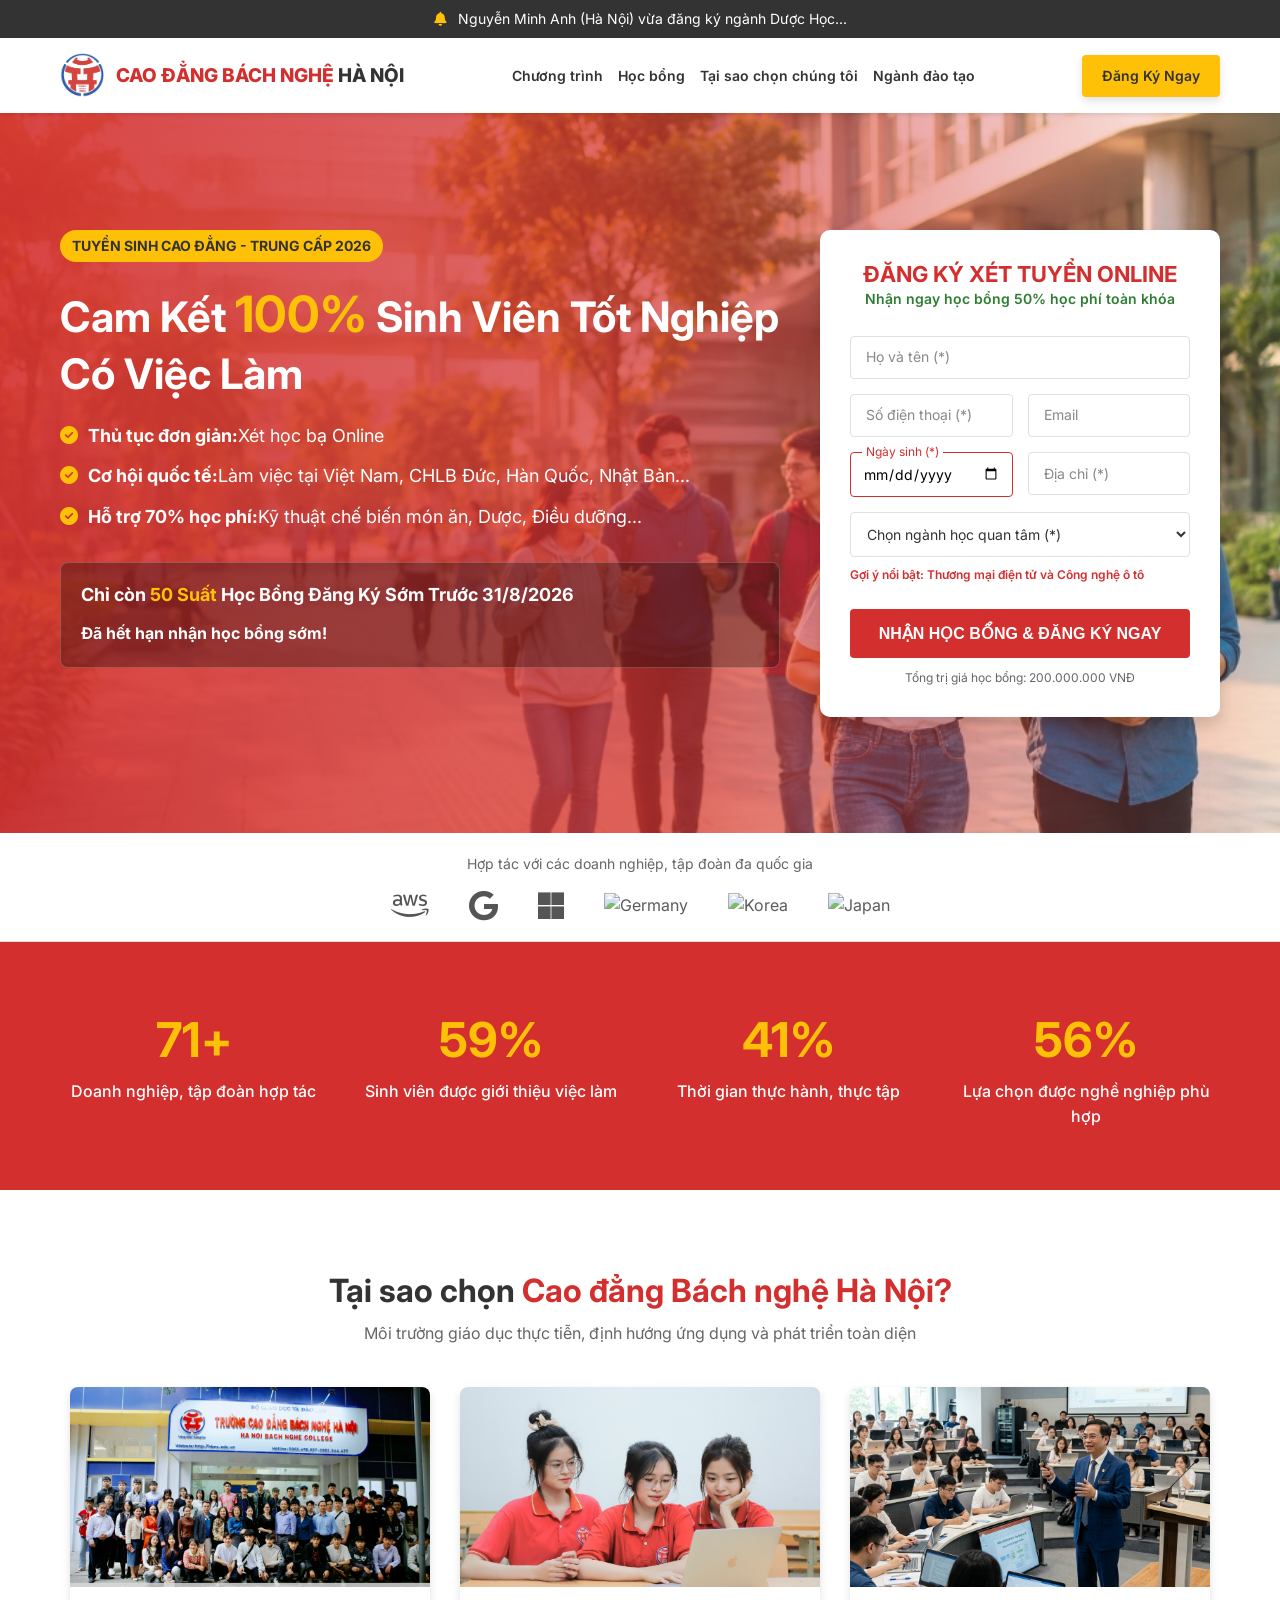
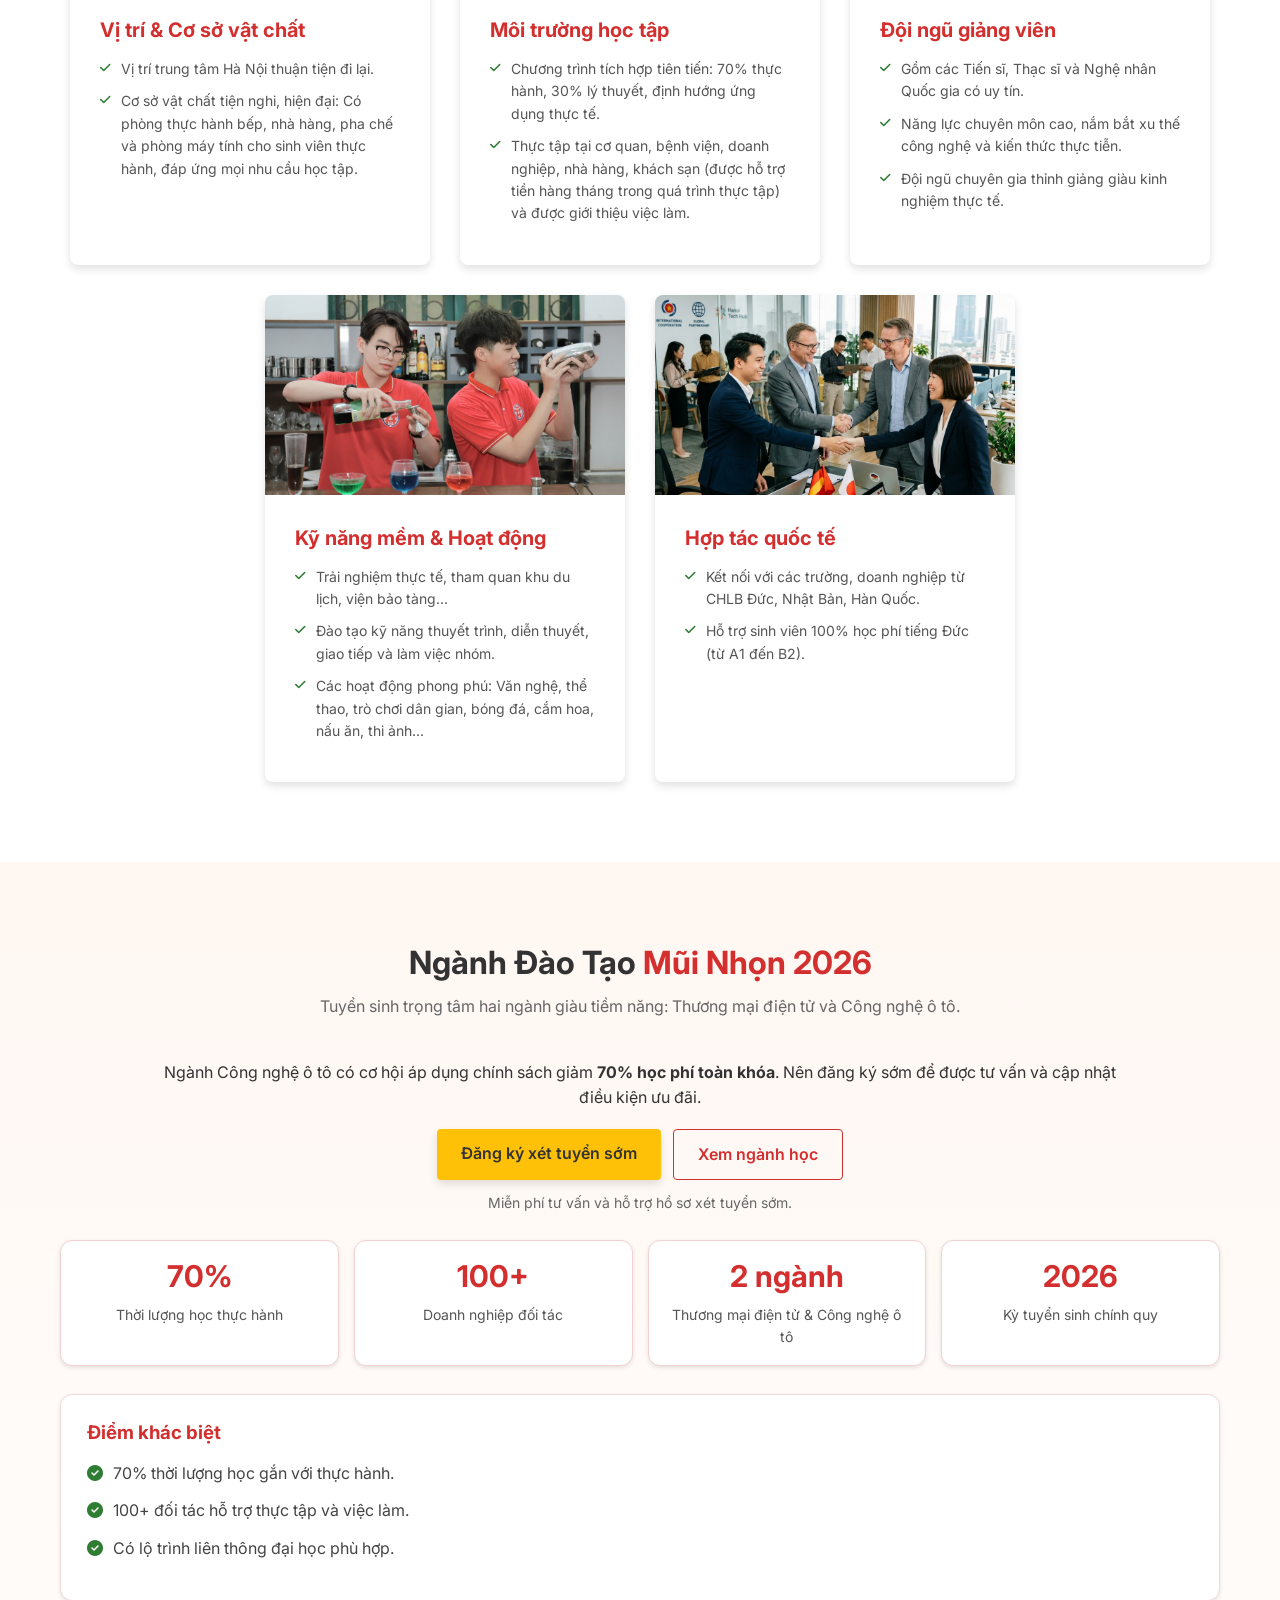
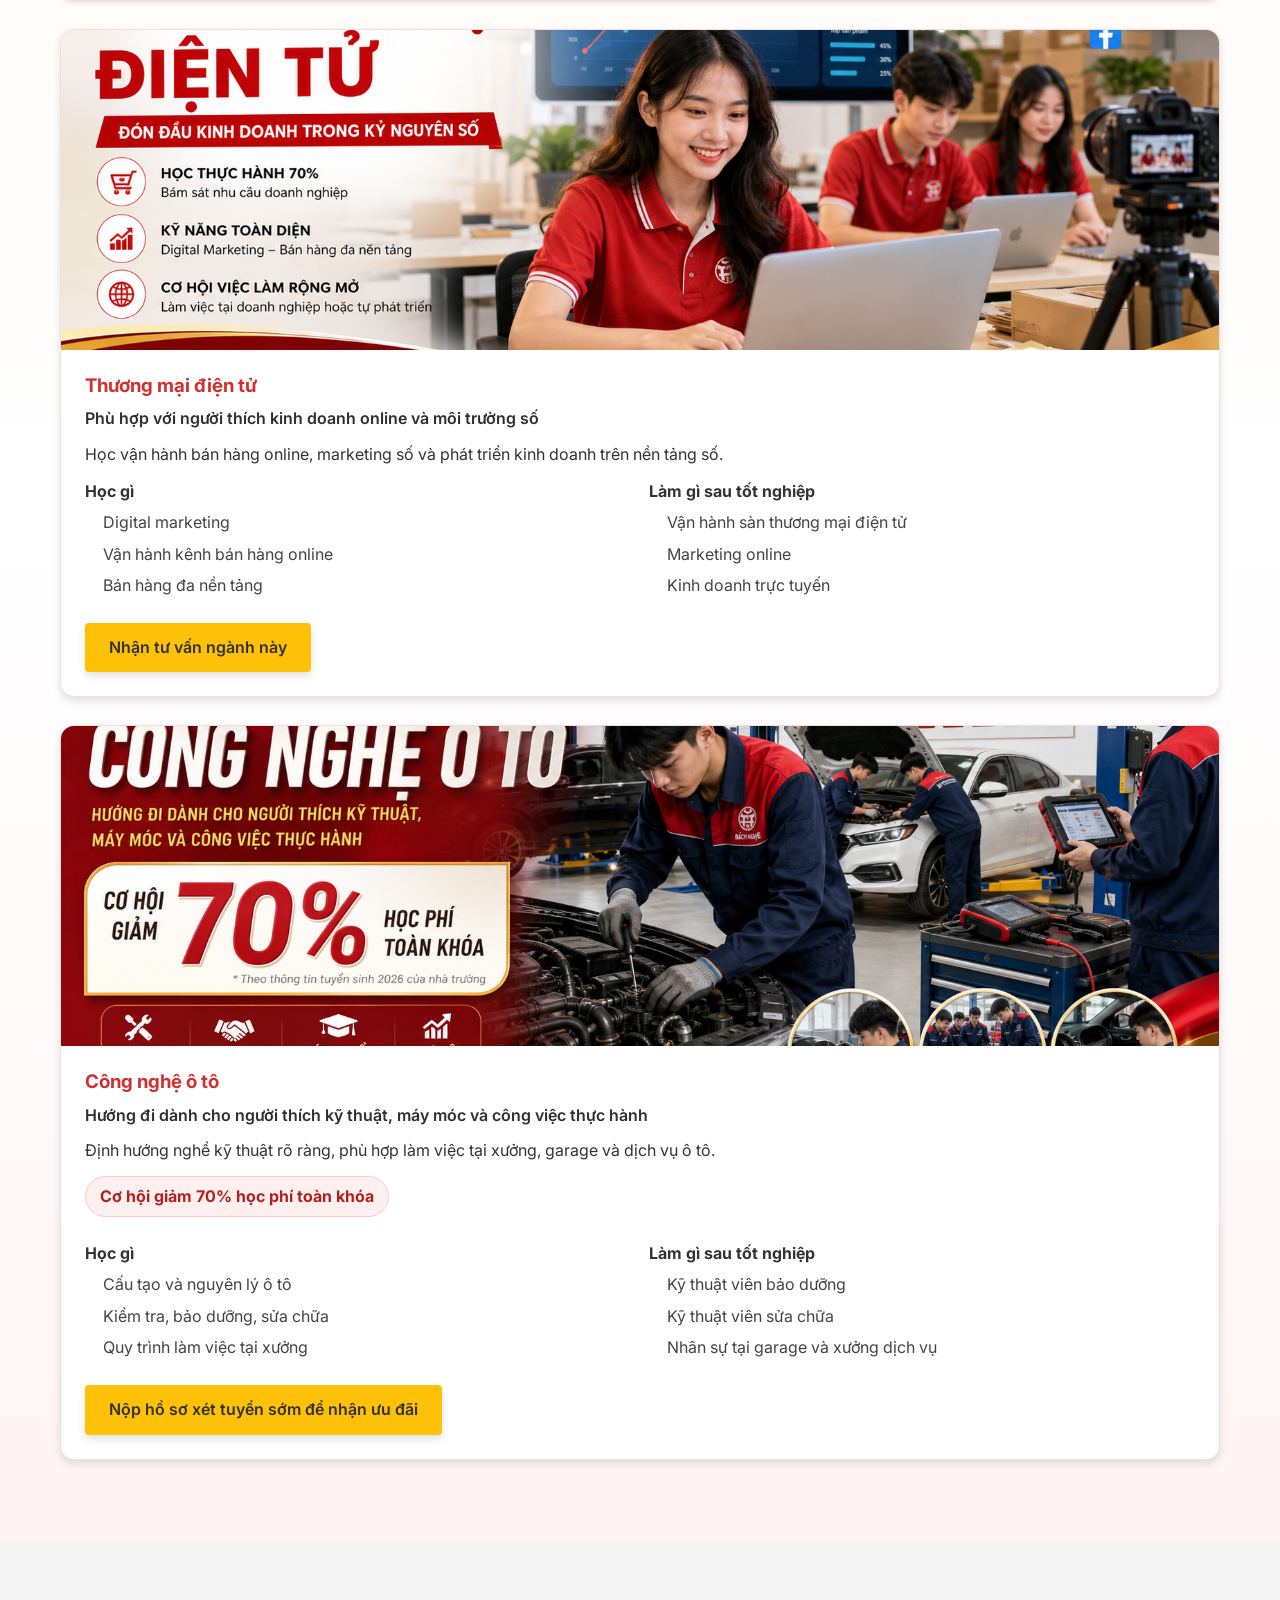
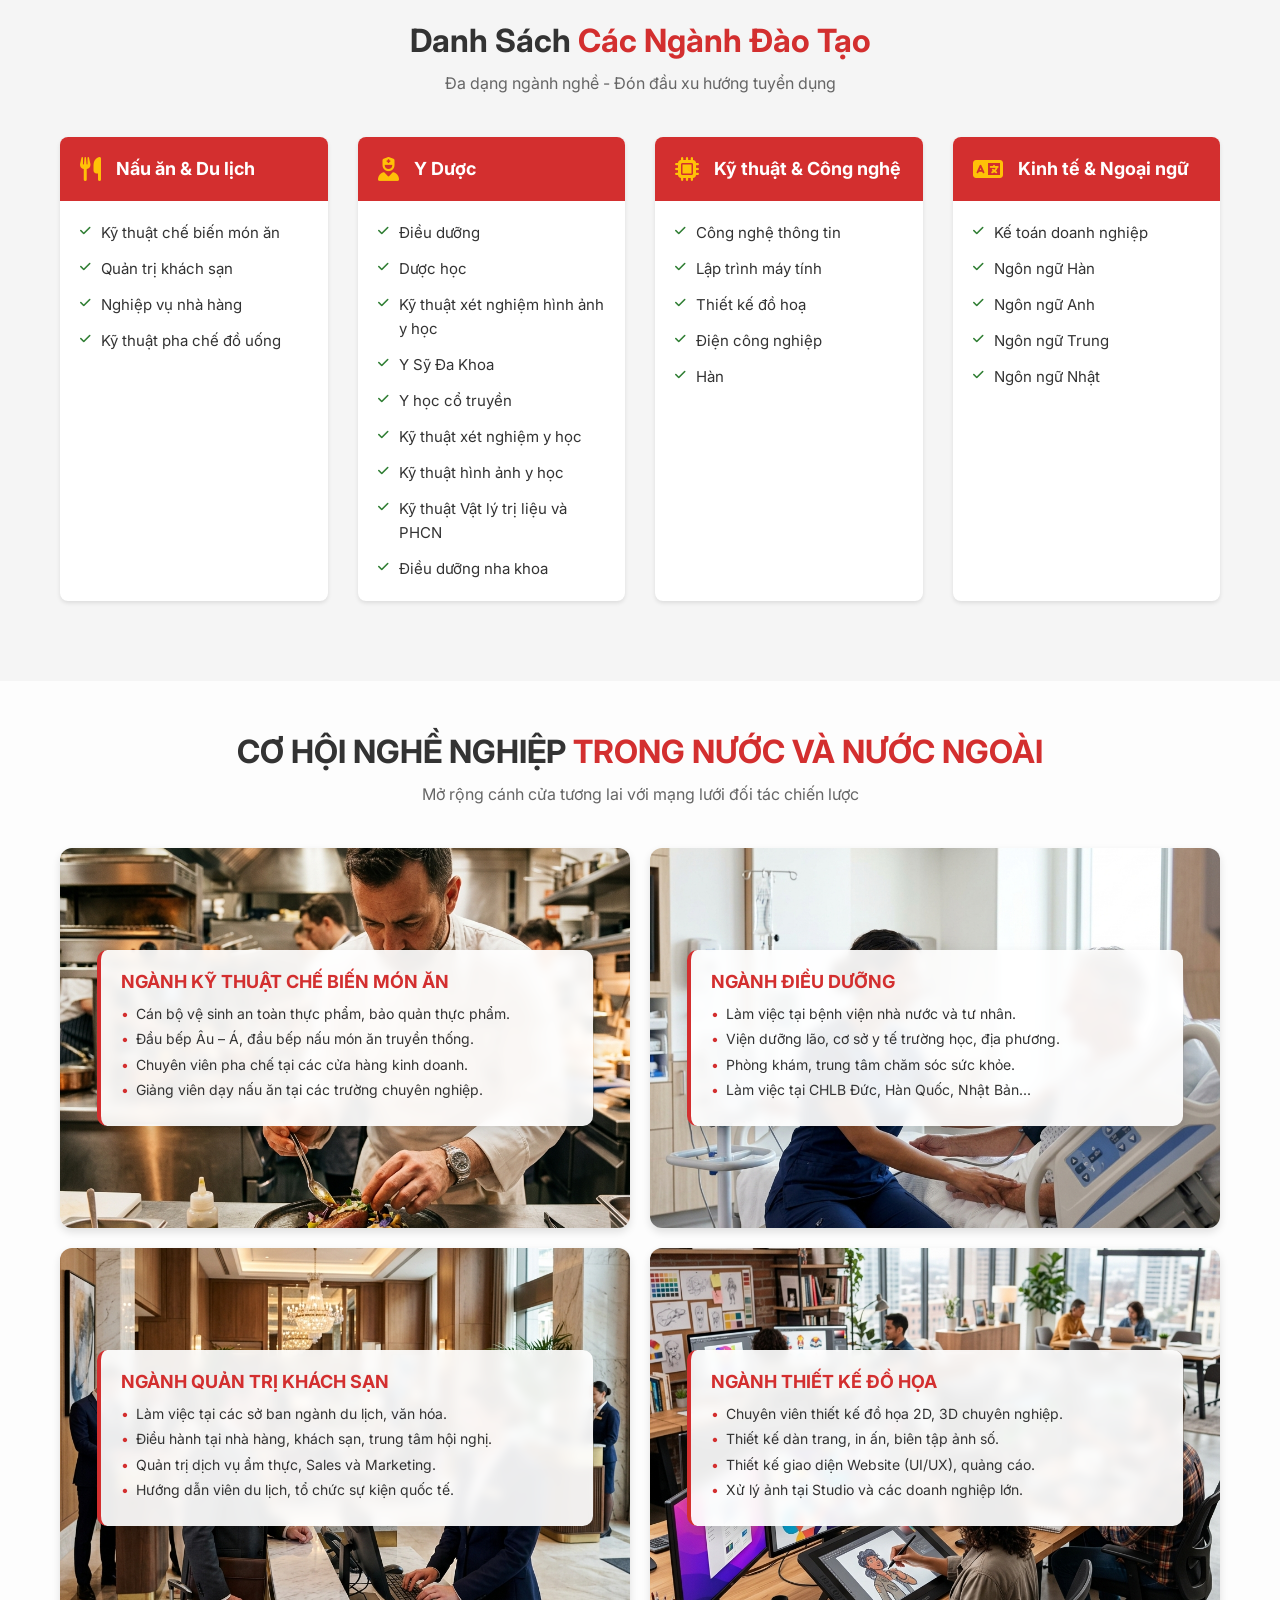
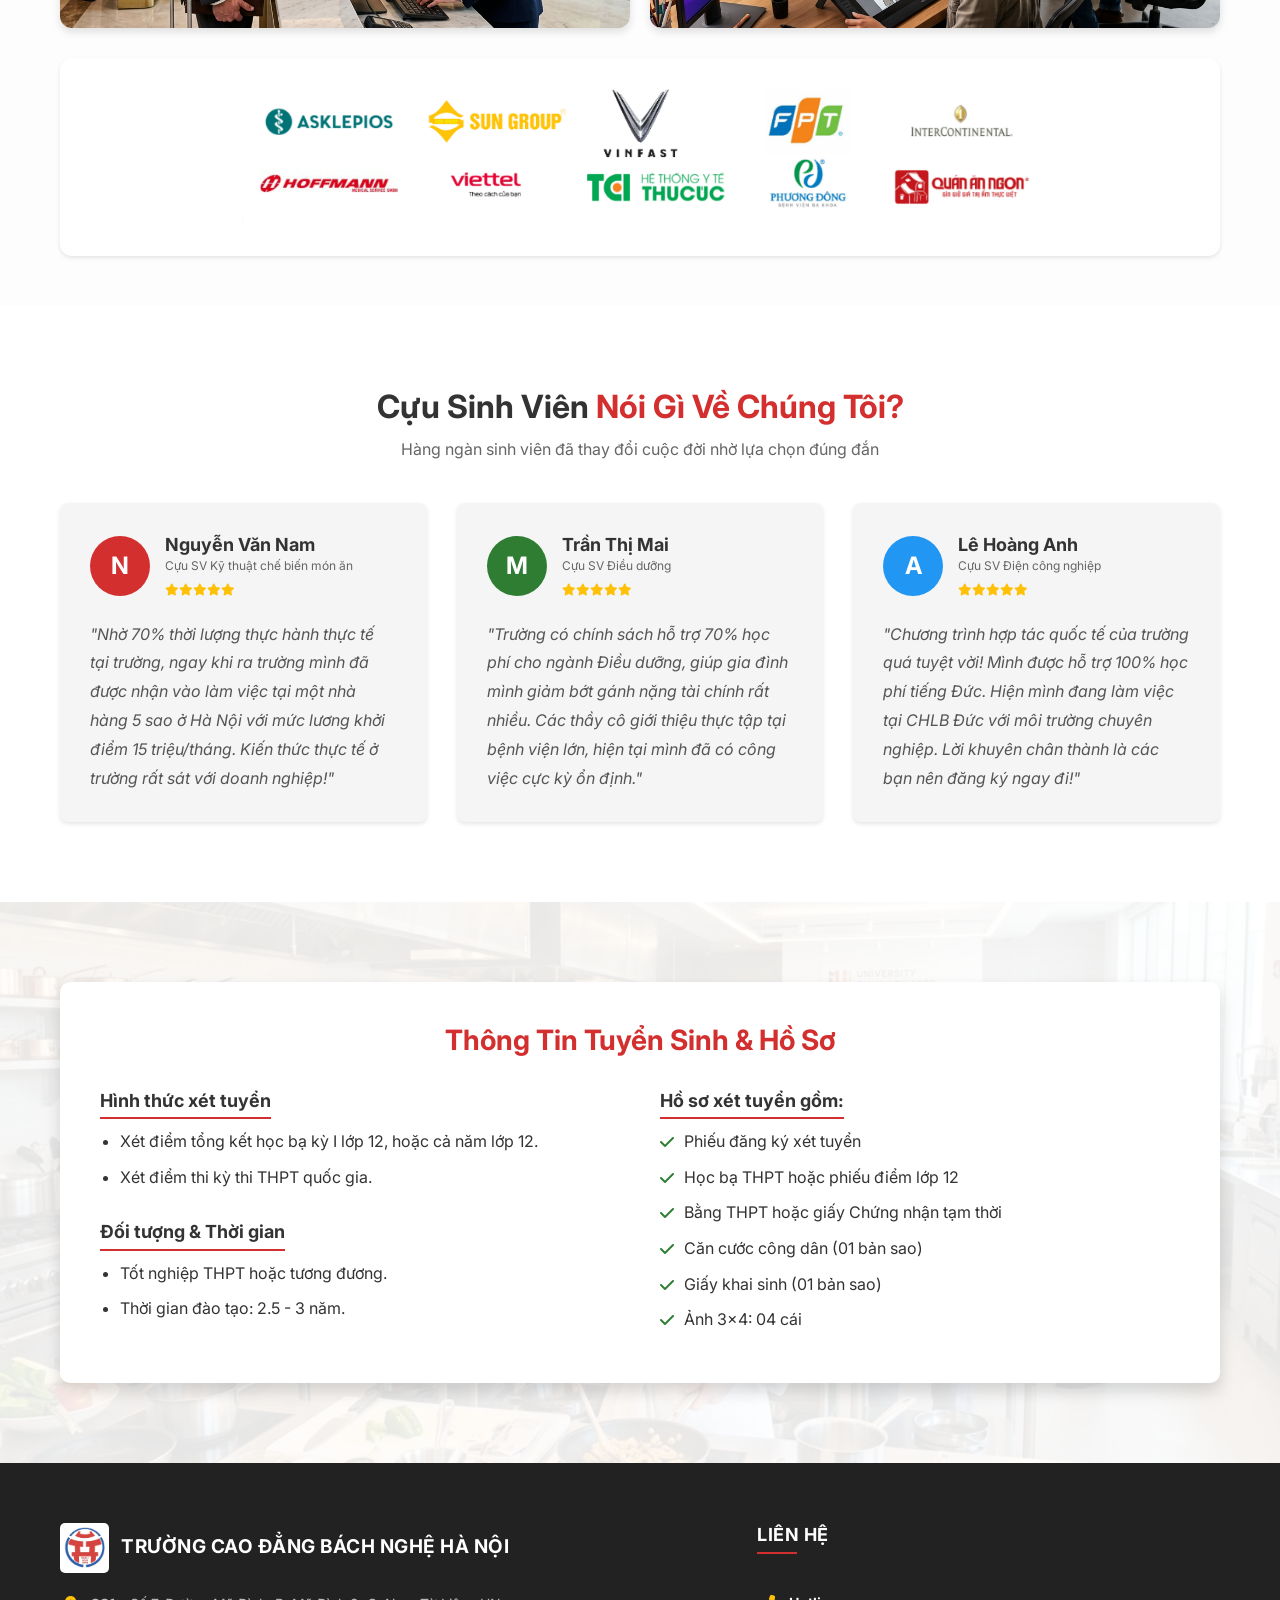
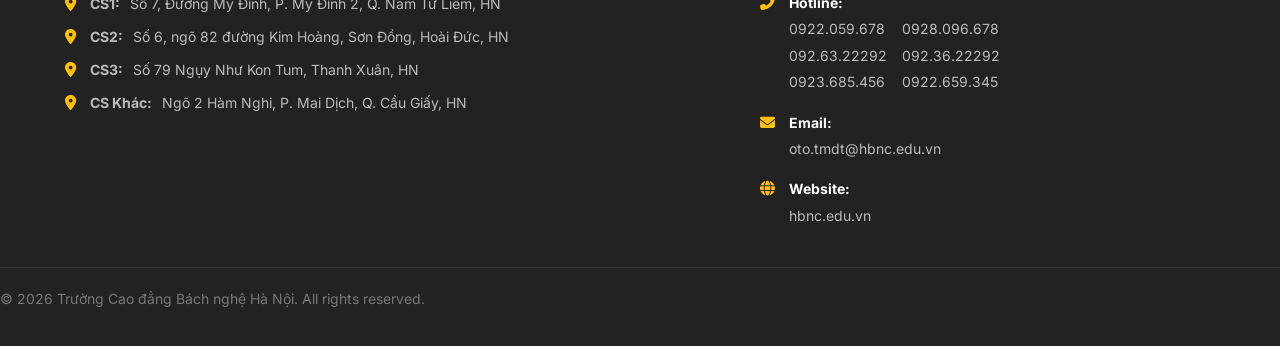
==== commit 275e1268: "Add Google tag AW-18097132634 to main and thank-you pages" ====
--- a/index.html
+++ b/index.html
@@ -1,6 +1,15 @@
 <!DOCTYPE html>
 <html lang="vi">
 <head>
+    <!-- Google tag (gtag.js) -->
+    <script async src="https://www.googletagmanager.com/gtag/js?id=AW-18097132634"></script>
+    <script>
+      window.dataLayer = window.dataLayer || [];
+      function gtag(){dataLayer.push(arguments);}
+      gtag('js', new Date());
+      gtag('config', 'AW-18097132634');
+    </script>
+
     <meta charset="UTF-8">
     <meta name="viewport" content="width=device-width, initial-scale=1.0">
     <title>Tuyển Sinh 2026 | Cao Đẳng Bách Nghệ Hà Nội</title>
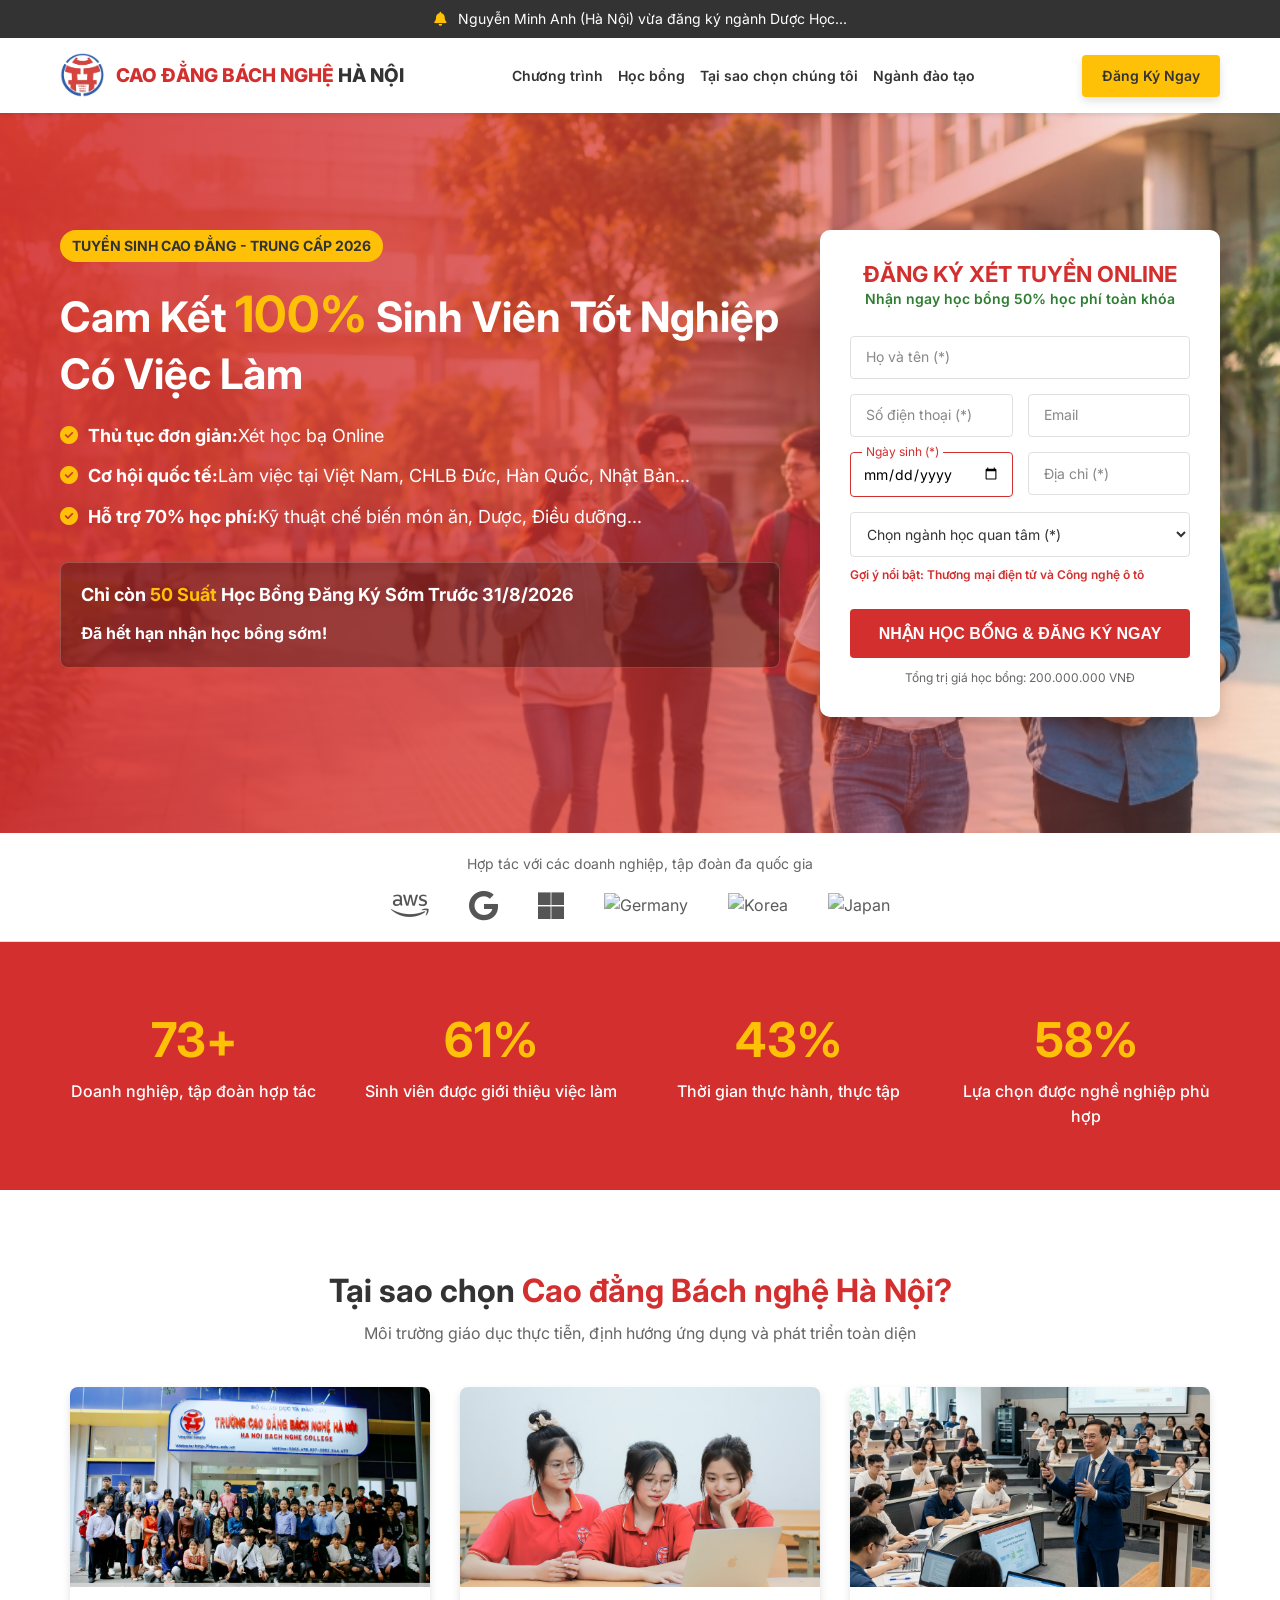
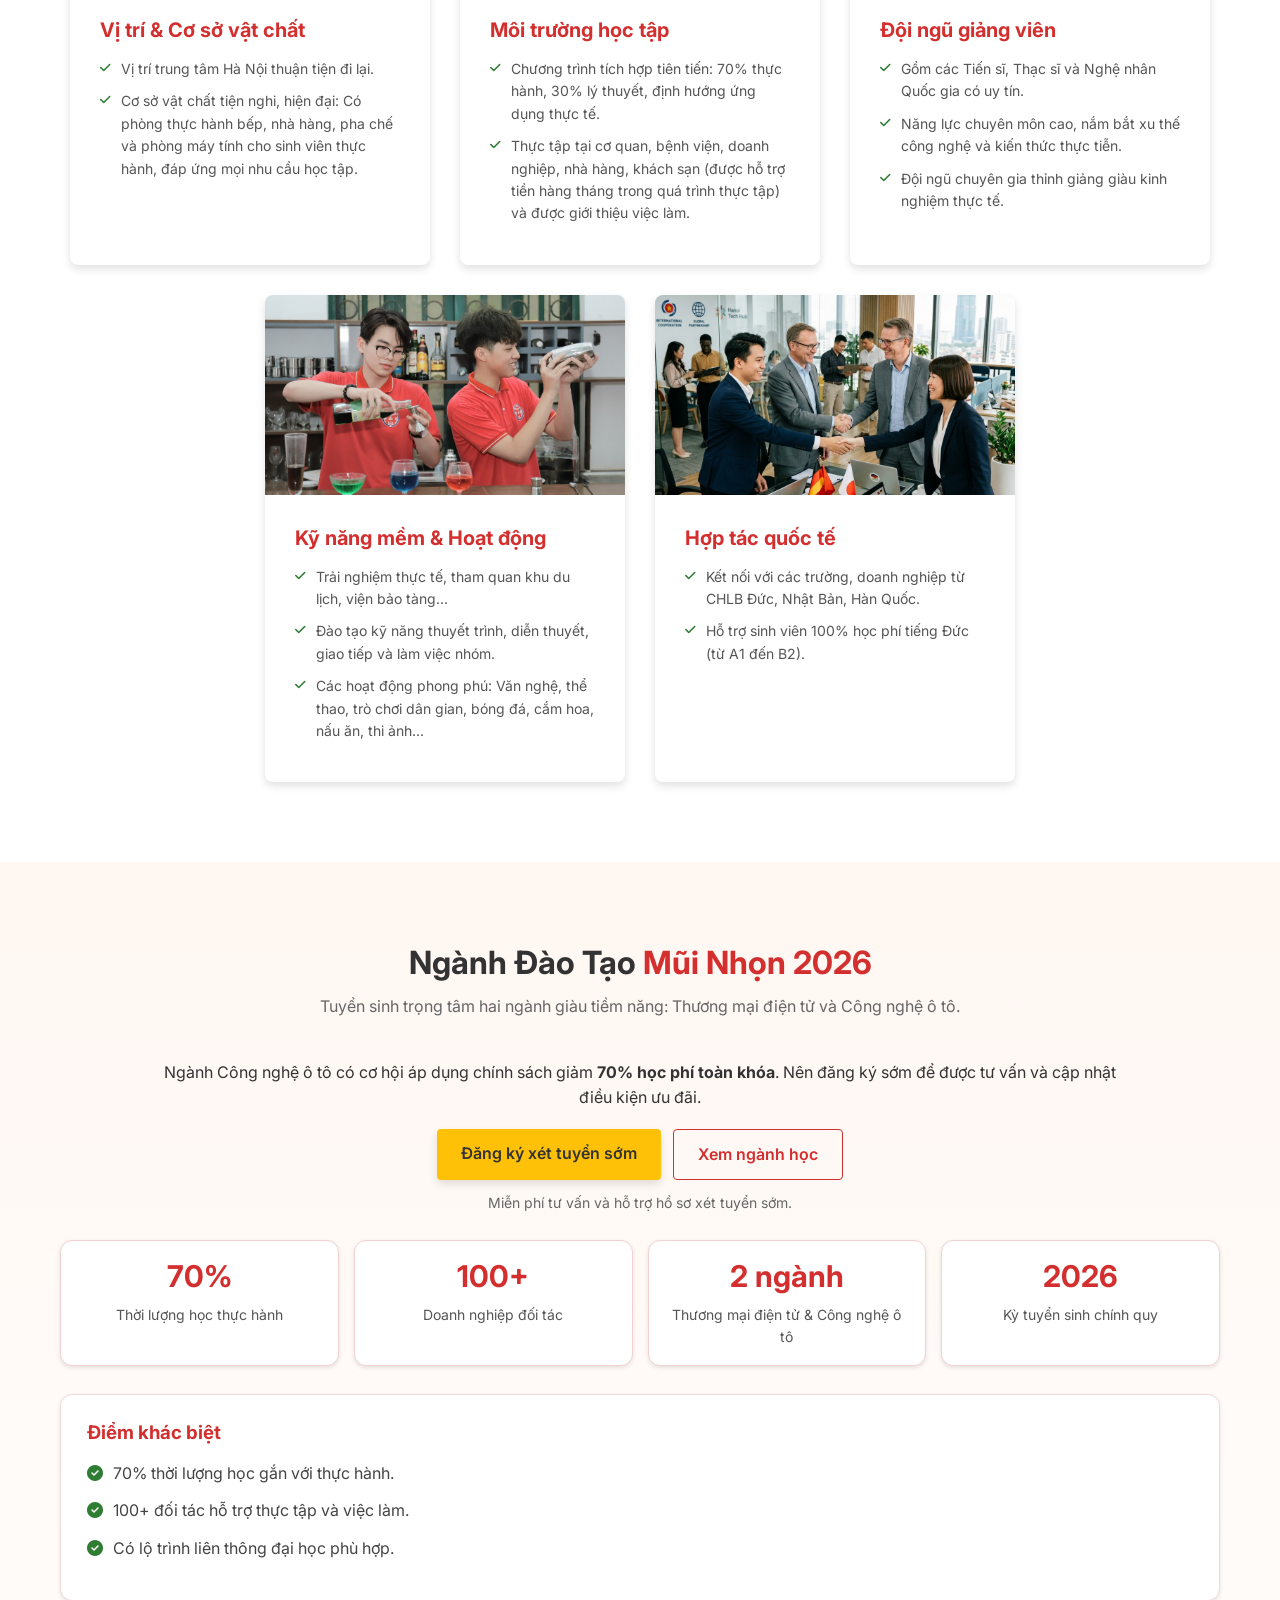
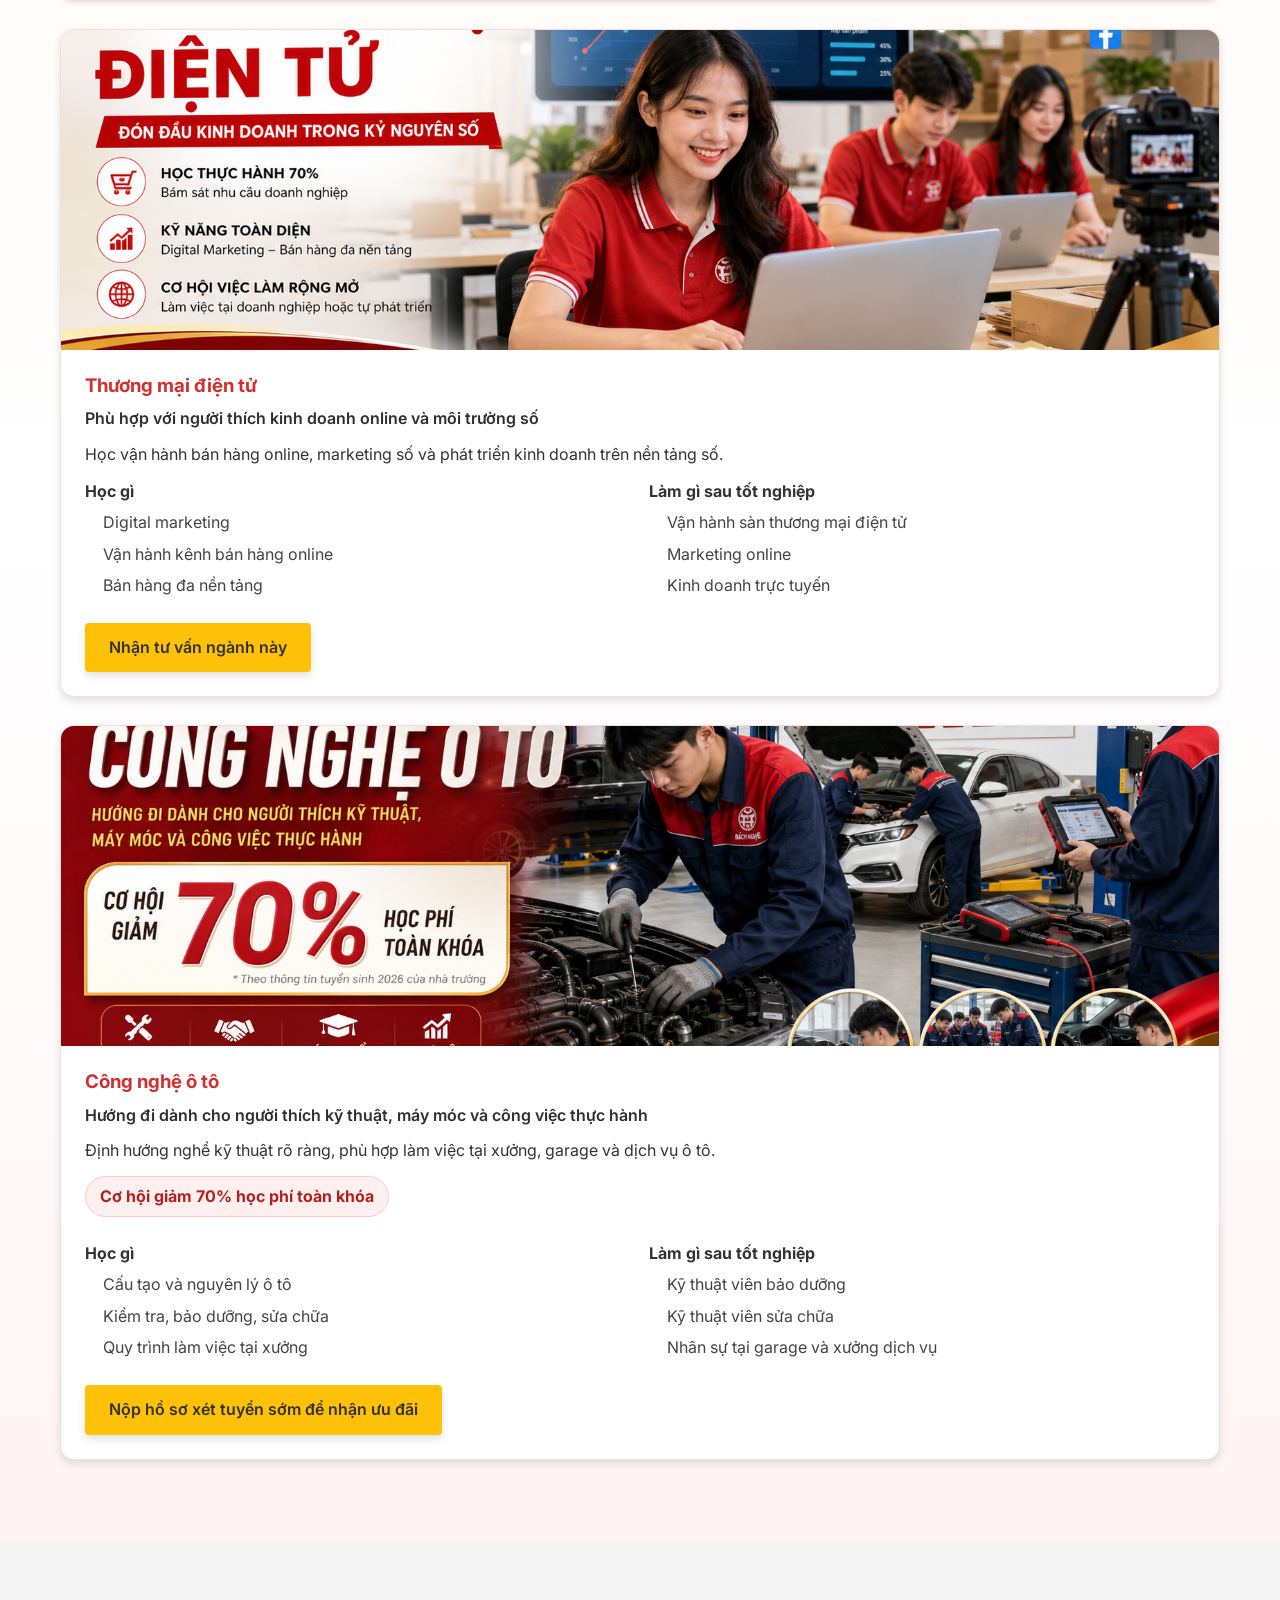
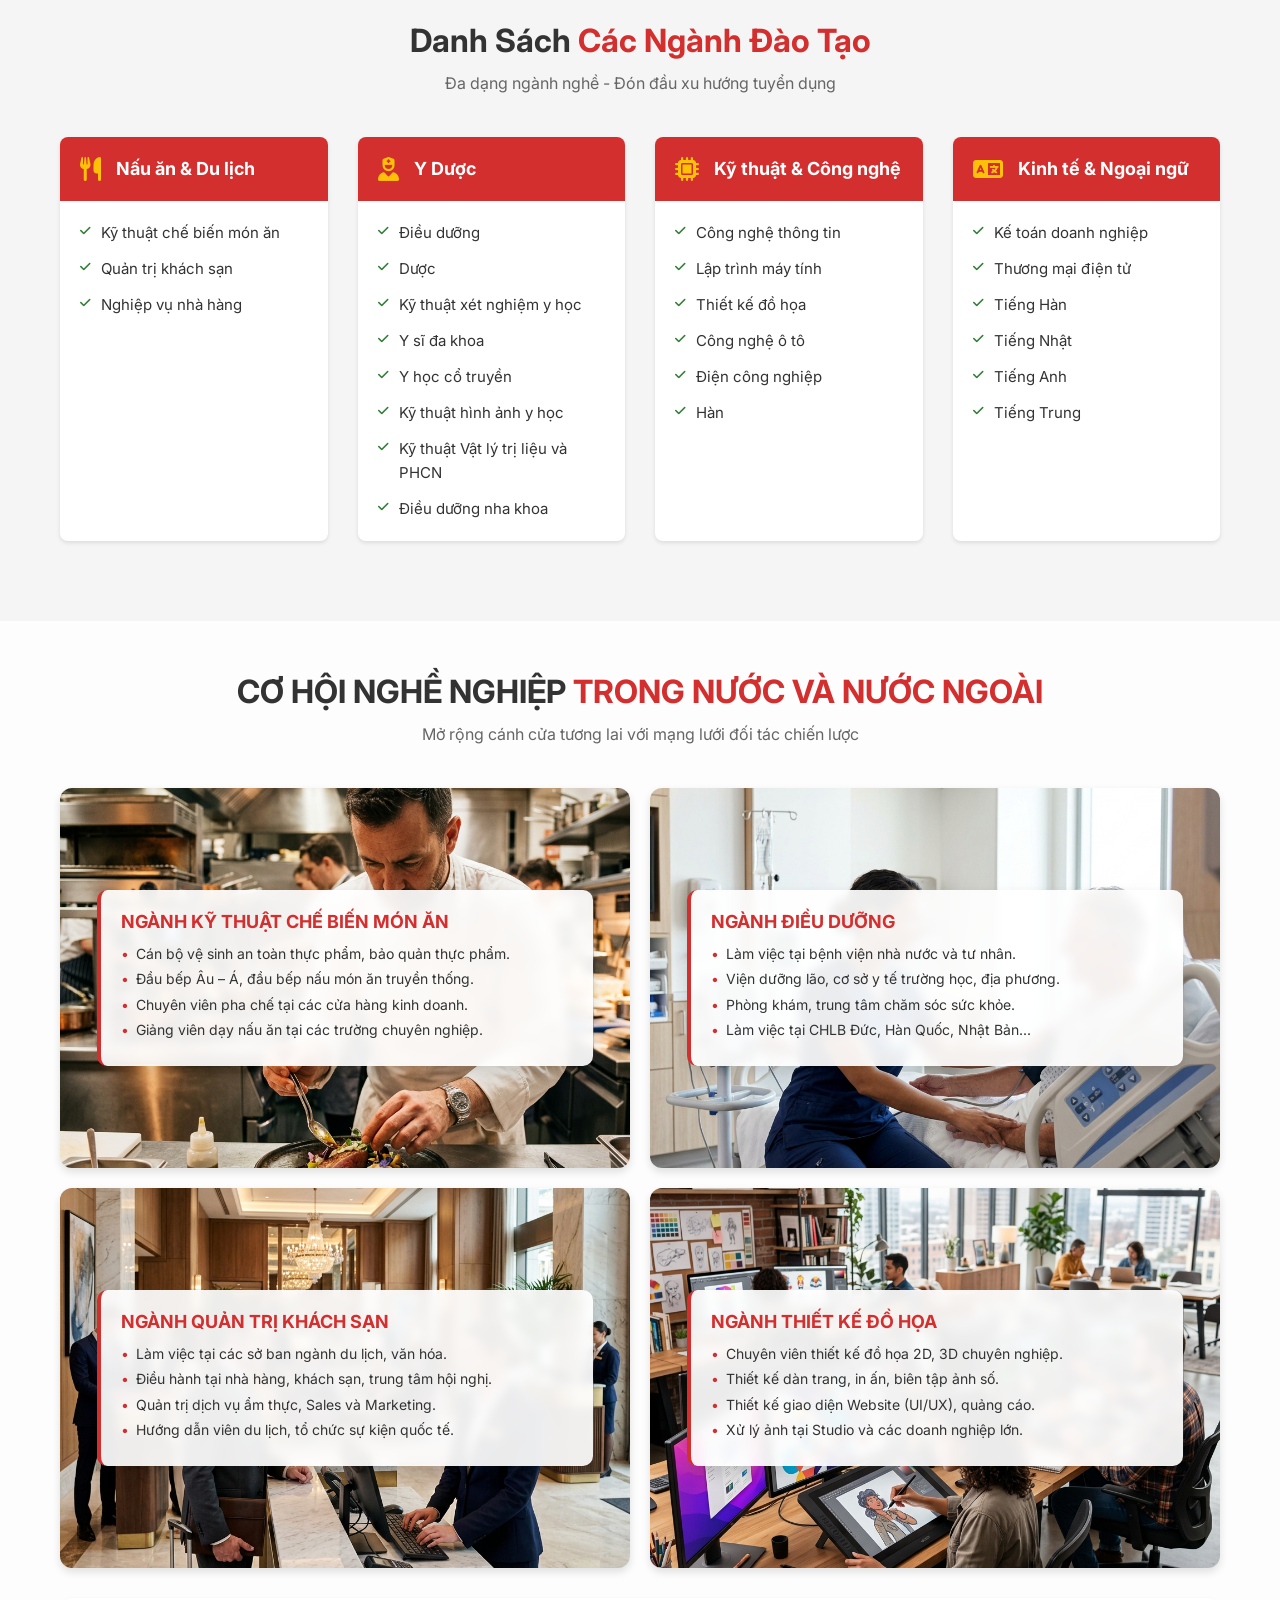
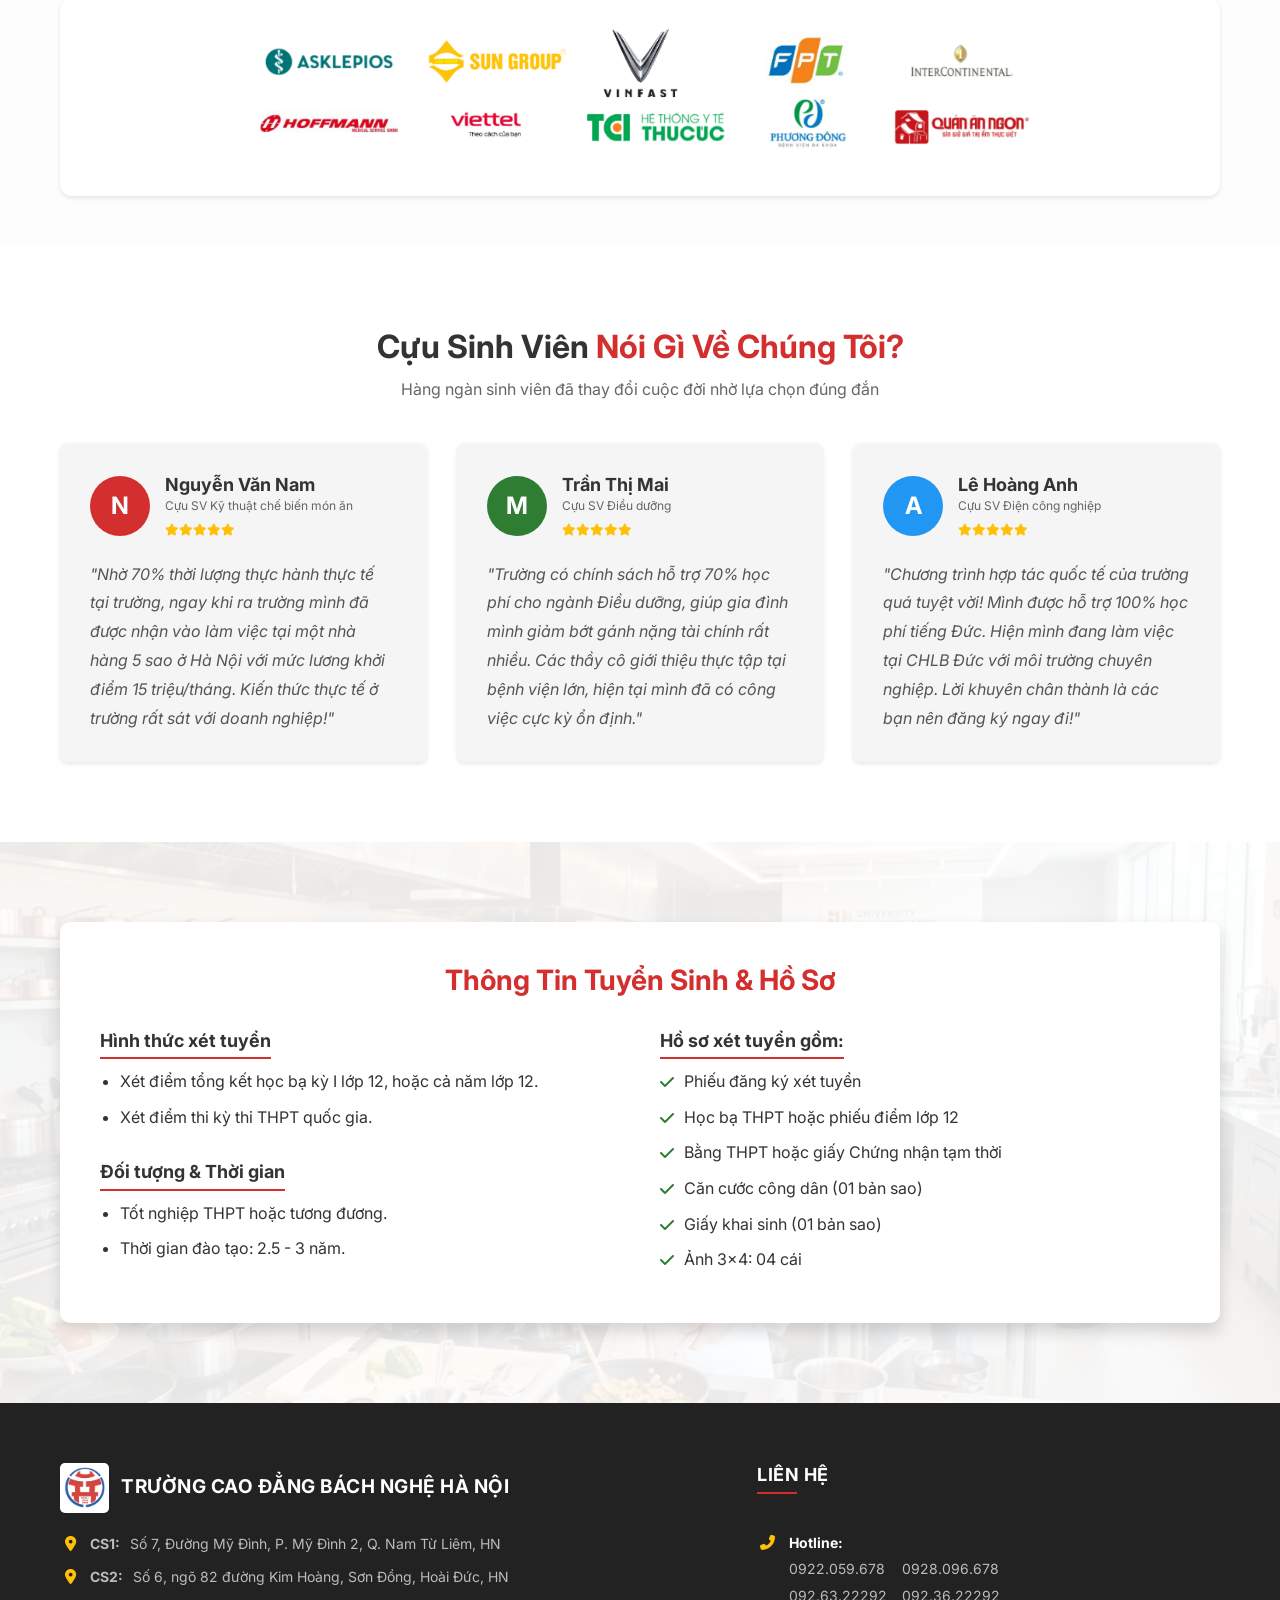
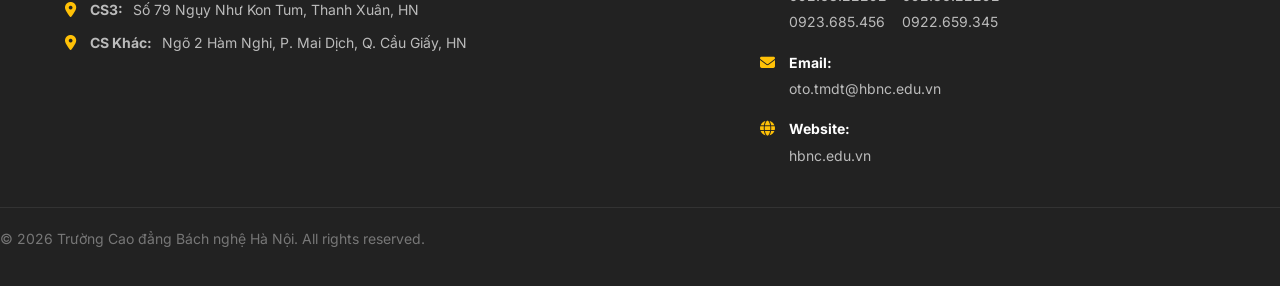
==== commit 4af9b275: "Standardize major list and update program sections" ====
--- a/index.html
+++ b/index.html
@@ -165,32 +165,32 @@
                                 <option value="Kỹ thuật chế biến món ăn">Kỹ thuật chế biến món ăn</option>
                                 <option value="Quản trị khách sạn">Quản trị khách sạn</option>
                                 <option value="Nghiệp vụ nhà hàng">Nghiệp vụ nhà hàng</option>
-                                <option value="Kỹ thuật pha chế đồ uống">Kỹ thuật pha chế đồ uống</option>
                             </optgroup>
                             <optgroup label="Y Dược">
                                 <option value="Điều dưỡng">Điều dưỡng</option>
-                                <option value="Dược học">Dược học</option>
-                                <option value="Kỹ thuật xét nghiệm hình ảnh y học">Kỹ thuật xét nghiệm hình ảnh y học</option>
-                                <option value="Y Sỹ Đa Khoa">Y Sỹ Đa Khoa</option>
+                                <option value="Dược">Dược</option>
+                                <option value="Kỹ thuật xét nghiệm y học">Kỹ thuật xét nghiệm y học</option>
+                                <option value="Y sĩ đa khoa">Y sĩ đa khoa</option>
                                 <option value="Y học cổ truyền">Y học cổ truyền</option>
-                                <option value="Kỹ thuật xét nghiệm y học">Kỹ thuật xét nghiệm y học</option>
                                 <option value="Kỹ thuật hình ảnh y học">Kỹ thuật hình ảnh y học</option>
-                                <option value="Kỹ thuật Vật lý trị liệu và Phục hồi chức năng">Kỹ thuật Vật lý trị liệu và Phục hồi chức năng</option>
+                                <option value="Kỹ thuật VLTL & PHCN">Kỹ thuật VLTL & PHCN</option>
                                 <option value="Điều dưỡng nha khoa">Điều dưỡng nha khoa</option>
                             </optgroup>
                             <optgroup label="Kỹ thuật & Công nghệ">
                                 <option value="Công nghệ thông tin">Công nghệ thông tin</option>
                                 <option value="Lập trình máy tính">Lập trình máy tính</option>
-                                <option value="Thiết kế đồ hoạ">Thiết kế đồ hoạ</option>
+                                <option value="Thiết kế đồ họa">Thiết kế đồ họa</option>
                                 <option value="Điện công nghiệp">Điện công nghiệp</option>
+                                <option value="Công nghệ ô tô">Công nghệ ô tô</option>
                                 <option value="Hàn">Hàn</option>
                             </optgroup>
                             <optgroup label="Kinh tế & Ngoại ngữ">
                                 <option value="Kế toán doanh nghiệp">Kế toán doanh nghiệp</option>
-                                <option value="Ngôn ngữ Hàn">Ngôn ngữ Hàn</option>
-                                <option value="Ngôn ngữ Anh">Ngôn ngữ Anh</option>
-                                <option value="Ngôn ngữ Trung">Ngôn ngữ Trung</option>
-                                <option value="Ngôn ngữ Nhật">Ngôn ngữ Nhật</option>
+                                <option value="Thương mại điện tử">Thương mại điện tử</option>
+                                <option value="Tiếng Hàn">Tiếng Hàn</option>
+                                <option value="Tiếng Nhật">Tiếng Nhật</option>
+                                <option value="Tiếng Anh">Tiếng Anh</option>
+                                <option value="Tiếng Trung">Tiếng Trung</option>
                             </optgroup>
                         </select>
                         <small class="major-focus-note">Gợi ý nổi bật: Thương mại điện tử và Công nghệ ô tô</small>
@@ -429,7 +429,6 @@
                         <li><i class="fas fa-check"></i> Kỹ thuật chế biến món ăn</li>
                         <li><i class="fas fa-check"></i> Quản trị khách sạn</li>
                         <li><i class="fas fa-check"></i> Nghiệp vụ nhà hàng</li>
-                        <li><i class="fas fa-check"></i> Kỹ thuật pha chế đồ uống</li>
                     </ul>
                 </div>
 
@@ -441,11 +440,10 @@
                     </div>
                     <ul class="program-list">
                         <li><i class="fas fa-check"></i> Điều dưỡng</li>
-                        <li><i class="fas fa-check"></i> Dược học</li>
-                        <li><i class="fas fa-check"></i> Kỹ thuật xét nghiệm hình ảnh y học</li>
-                        <li><i class="fas fa-check"></i> Y Sỹ Đa Khoa</li>
+                        <li><i class="fas fa-check"></i> Dược</li>
+                        <li><i class="fas fa-check"></i> Kỹ thuật xét nghiệm y học</li>
+                        <li><i class="fas fa-check"></i> Y sĩ đa khoa</li>
                         <li><i class="fas fa-check"></i> Y học cổ truyền</li>
-                        <li><i class="fas fa-check"></i> Kỹ thuật xét nghiệm y học</li>
                         <li><i class="fas fa-check"></i> Kỹ thuật hình ảnh y học</li>
                         <li><i class="fas fa-check"></i> Kỹ thuật Vật lý trị liệu và PHCN</li>
                         <li><i class="fas fa-check"></i> Điều dưỡng nha khoa</li>
@@ -461,7 +459,8 @@
                     <ul class="program-list">
                         <li><i class="fas fa-check"></i> Công nghệ thông tin</li>
                         <li><i class="fas fa-check"></i> Lập trình máy tính</li>
-                        <li><i class="fas fa-check"></i> Thiết kế đồ hoạ</li>
+                        <li><i class="fas fa-check"></i> Thiết kế đồ họa</li>
+                        <li><i class="fas fa-check"></i> Công nghệ ô tô</li>
                         <li><i class="fas fa-check"></i> Điện công nghiệp</li>
                         <li><i class="fas fa-check"></i> Hàn</li>
                     </ul>
@@ -475,10 +474,11 @@
                     </div>
                     <ul class="program-list">
                         <li><i class="fas fa-check"></i> Kế toán doanh nghiệp</li>
-                        <li><i class="fas fa-check"></i> Ngôn ngữ Hàn</li>
-                        <li><i class="fas fa-check"></i> Ngôn ngữ Anh</li>
-                        <li><i class="fas fa-check"></i> Ngôn ngữ Trung</li>
-                        <li><i class="fas fa-check"></i> Ngôn ngữ Nhật</li>
+                        <li><i class="fas fa-check"></i> Thương mại điện tử</li>
+                        <li><i class="fas fa-check"></i> Tiếng Hàn</li>
+                        <li><i class="fas fa-check"></i> Tiếng Nhật</li>
+                        <li><i class="fas fa-check"></i> Tiếng Anh</li>
+                        <li><i class="fas fa-check"></i> Tiếng Trung</li>
                     </ul>
                 </div>
             </div>
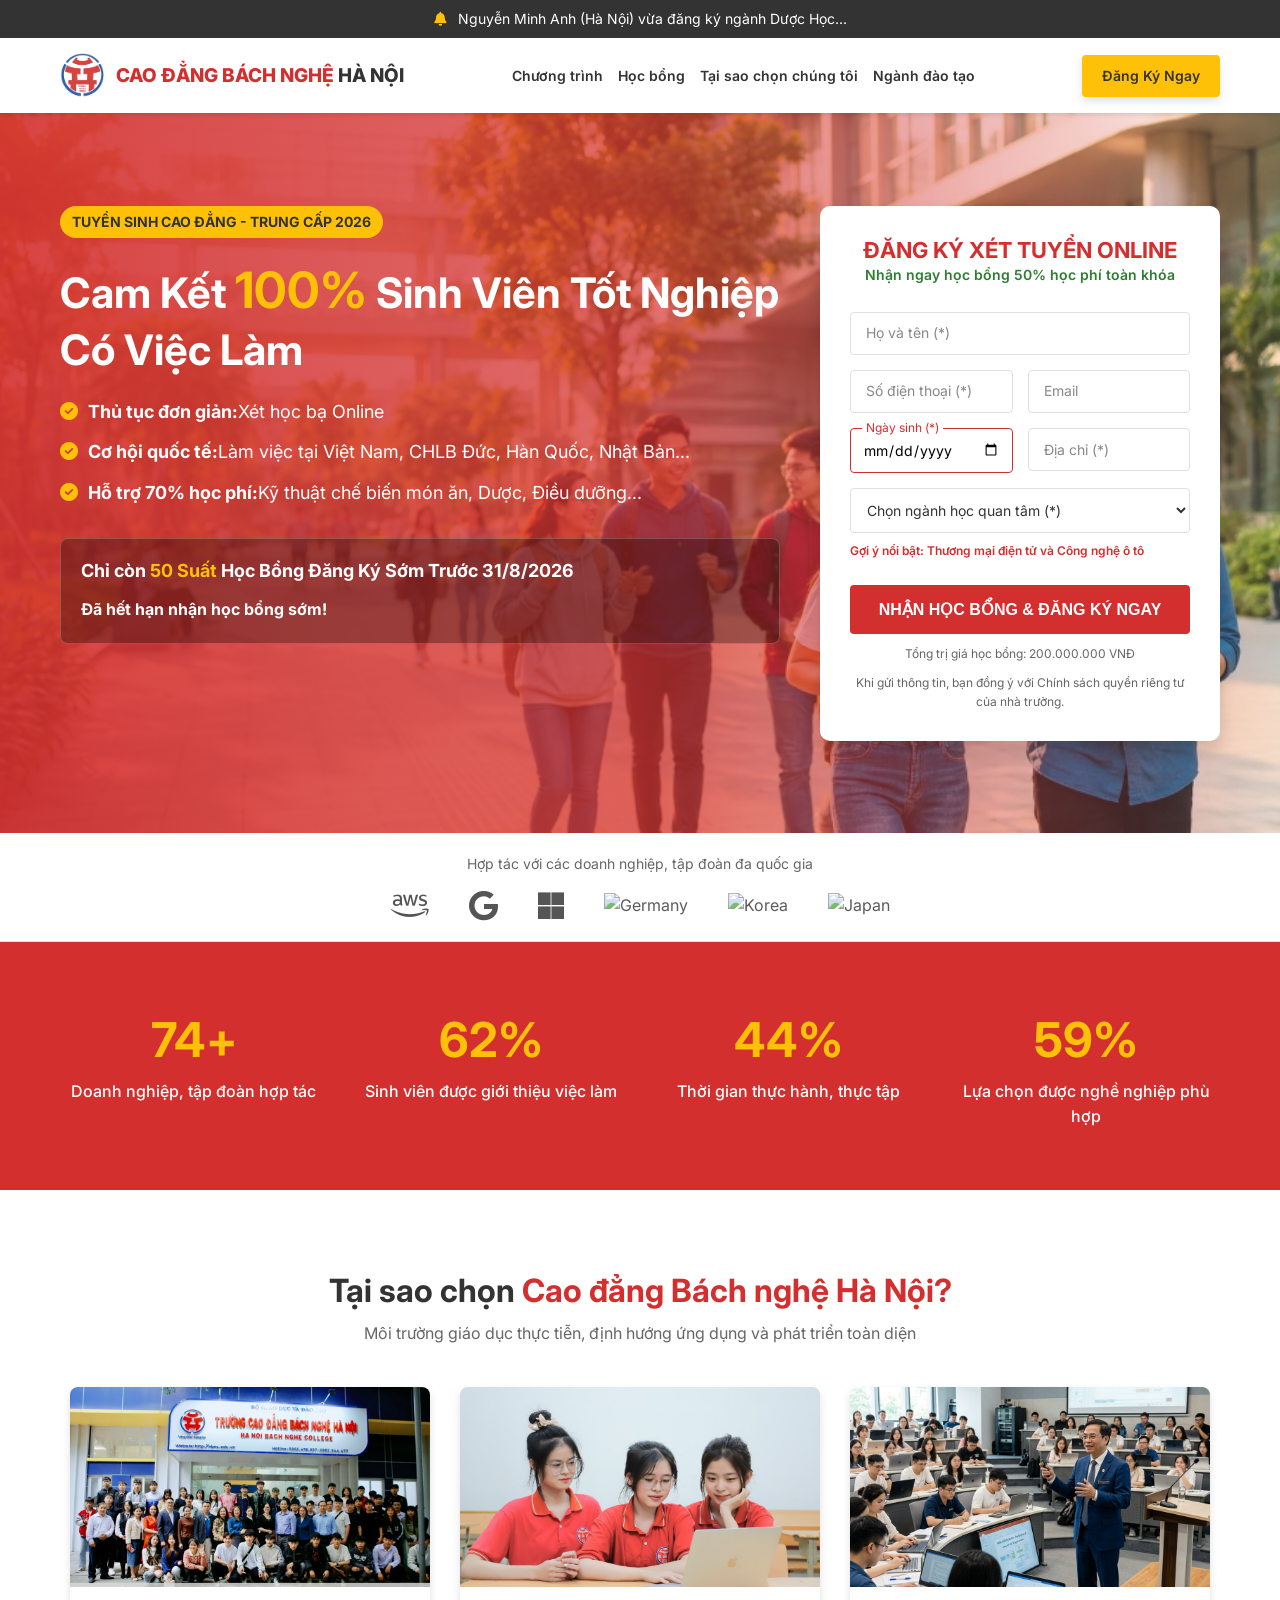
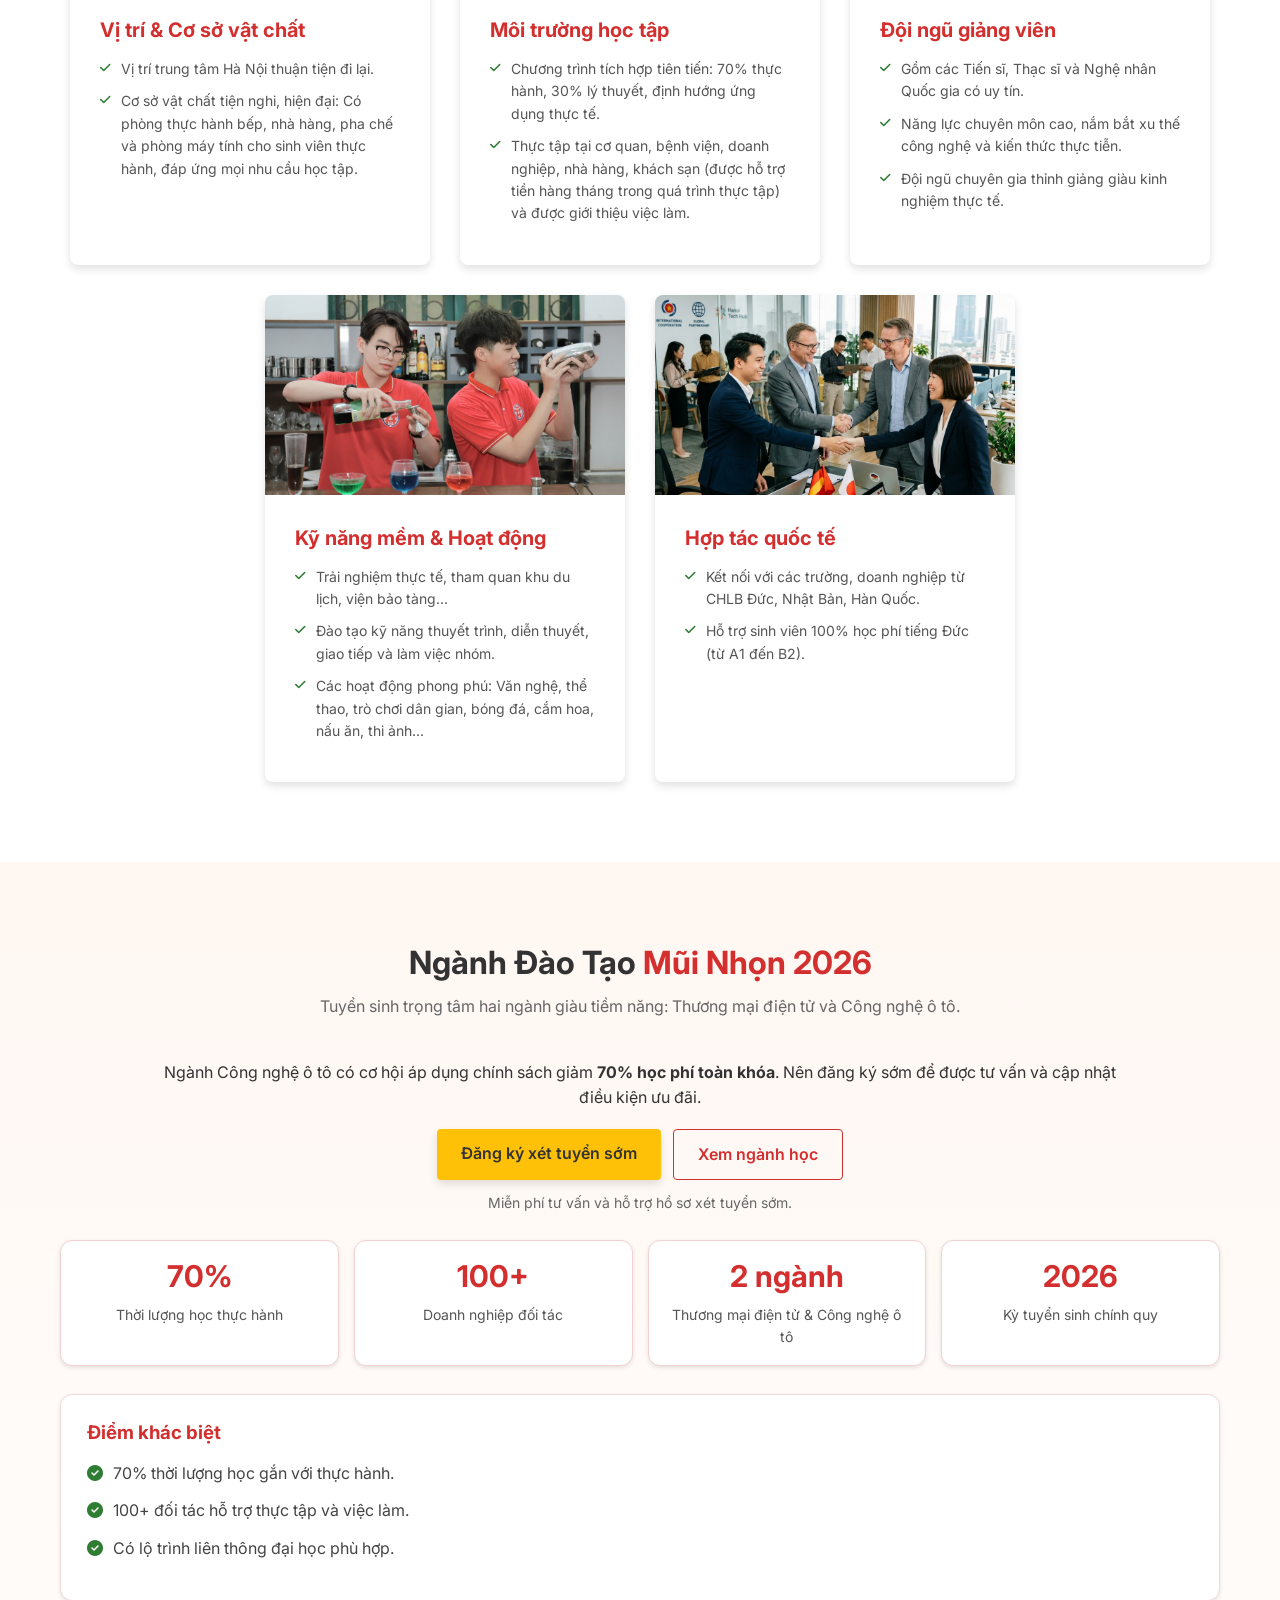
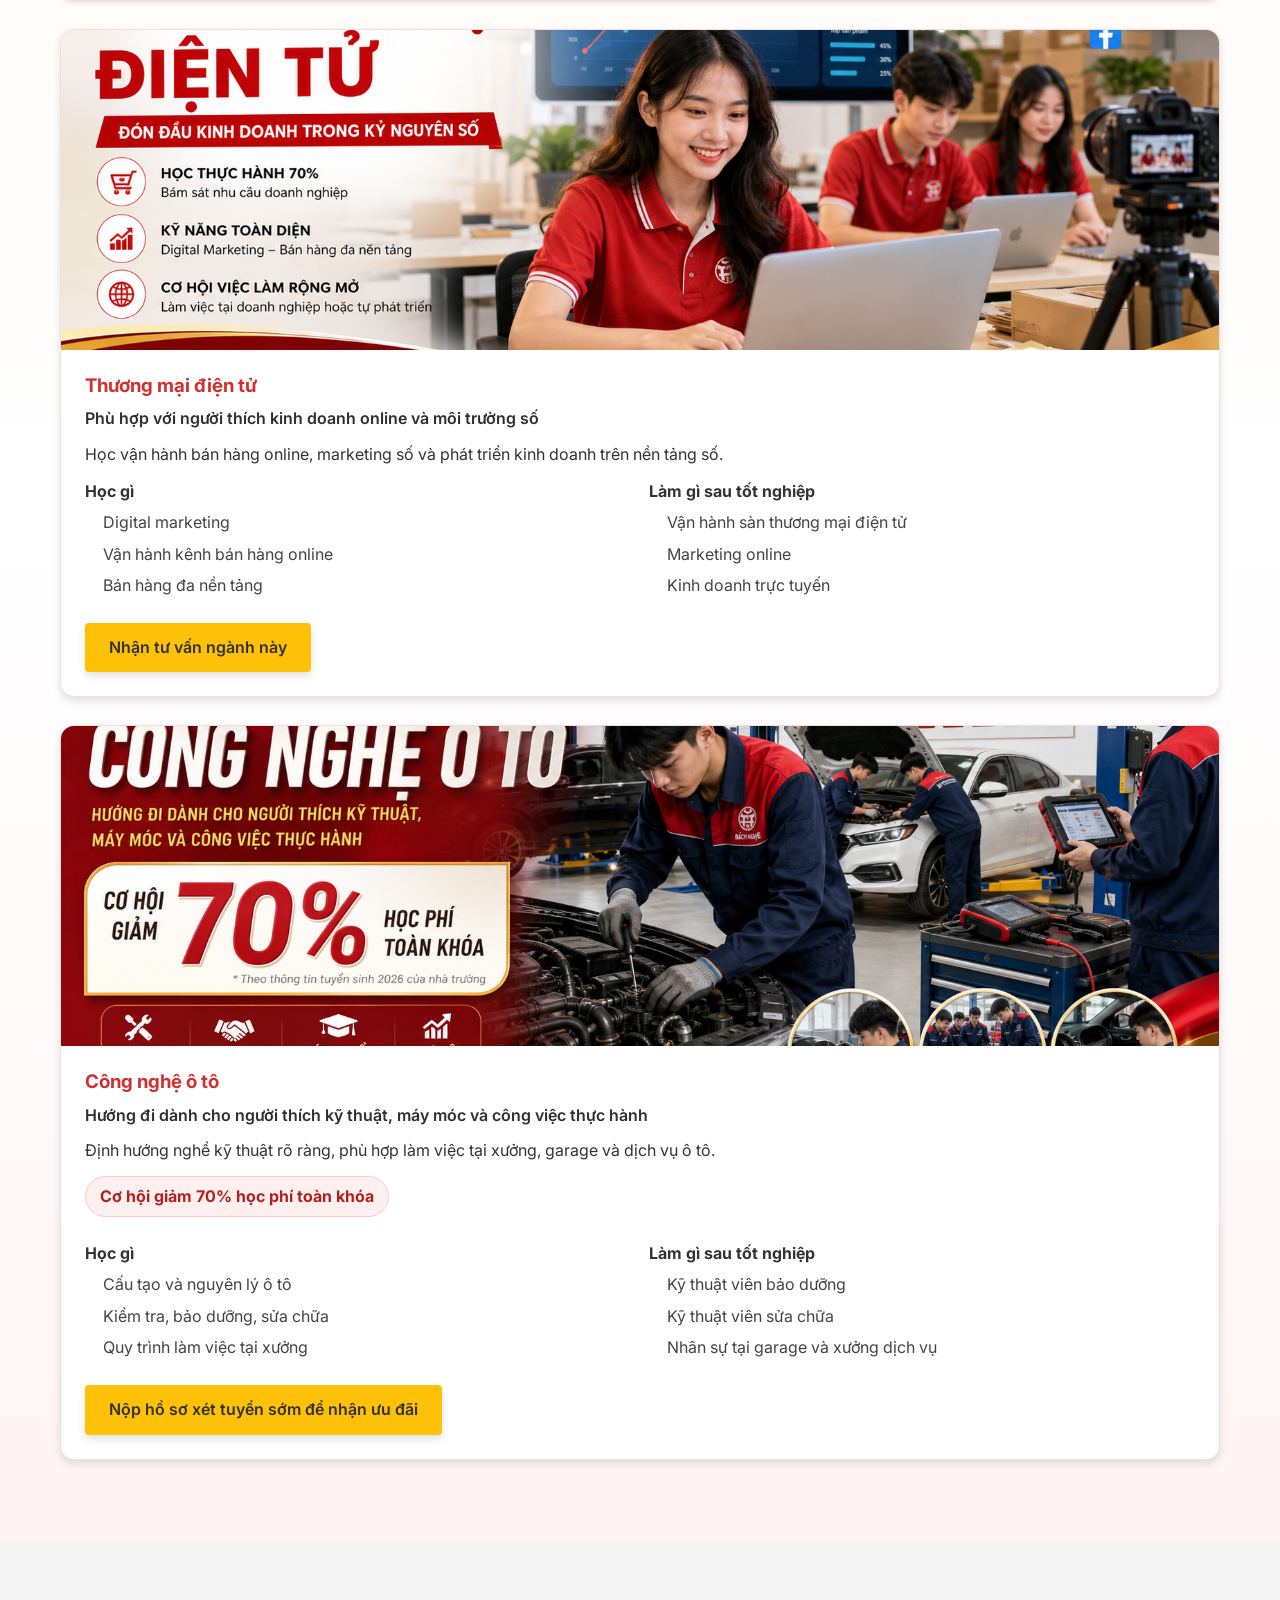
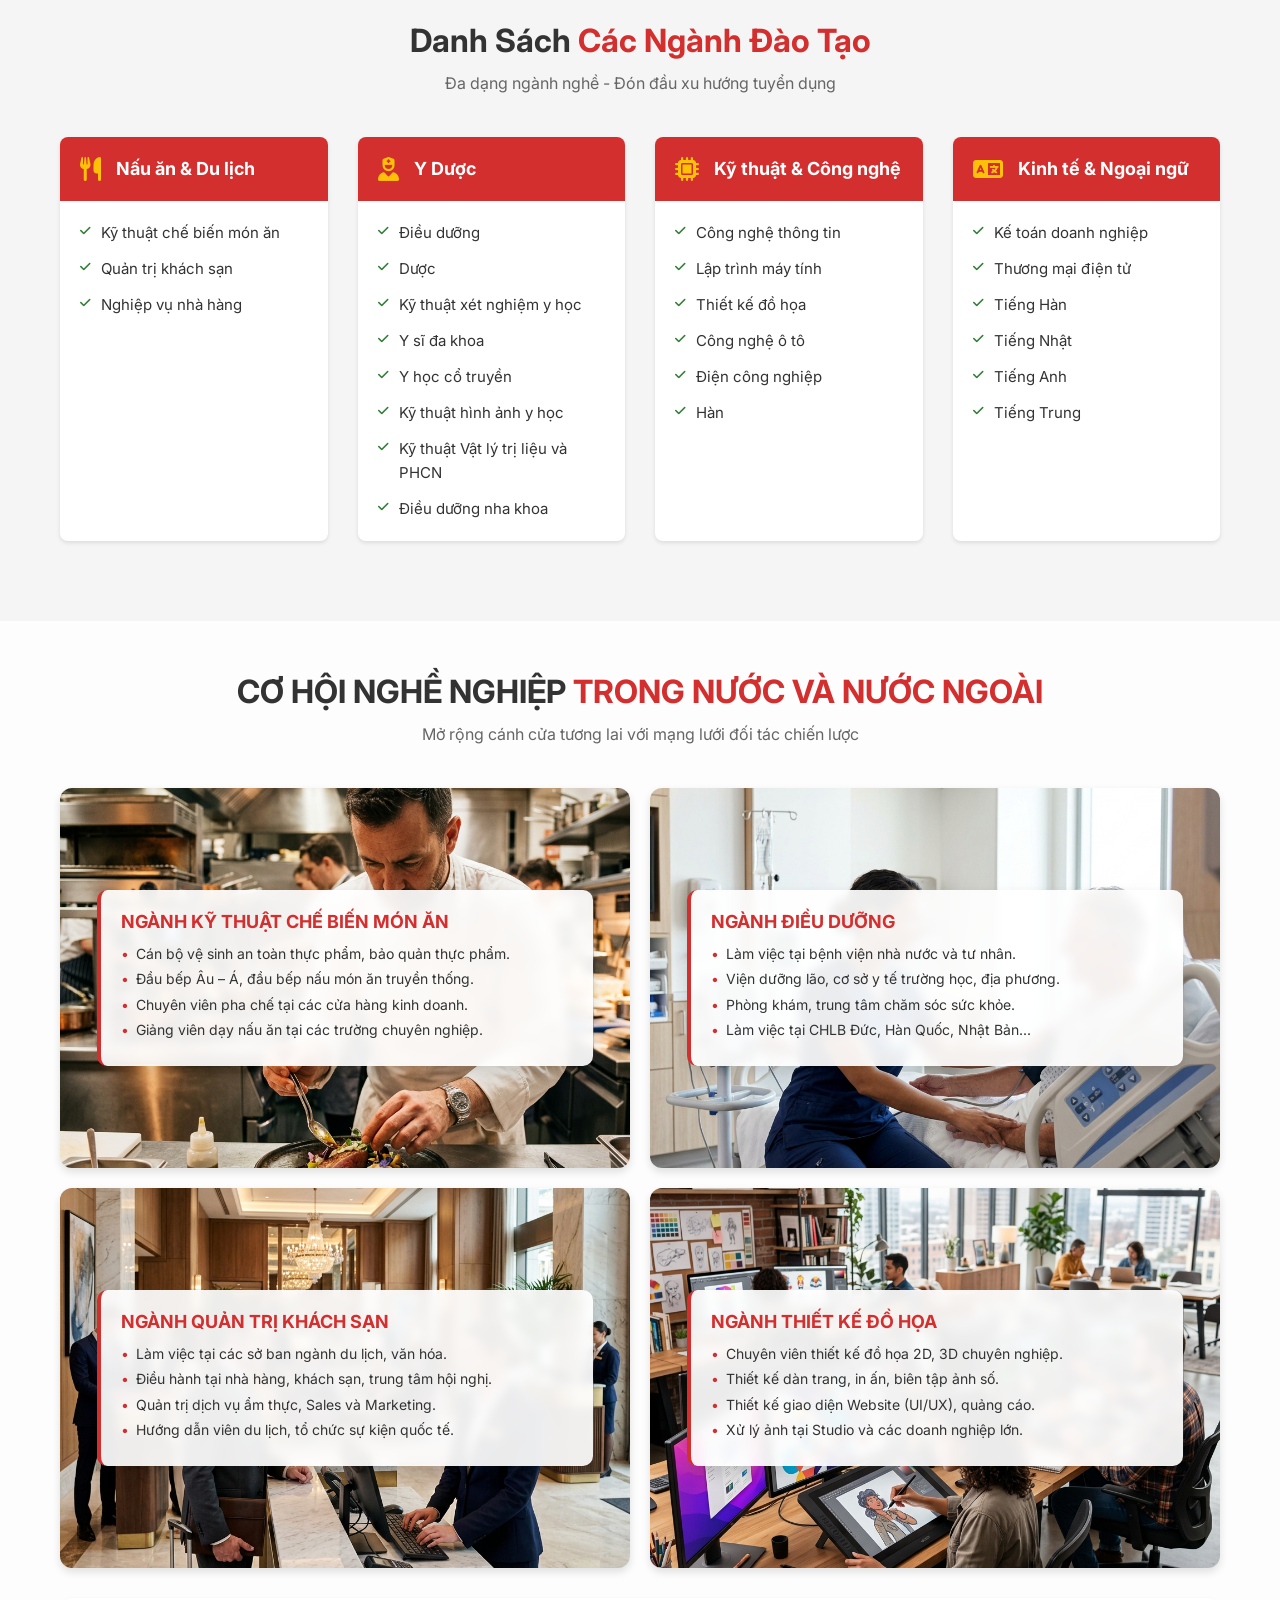
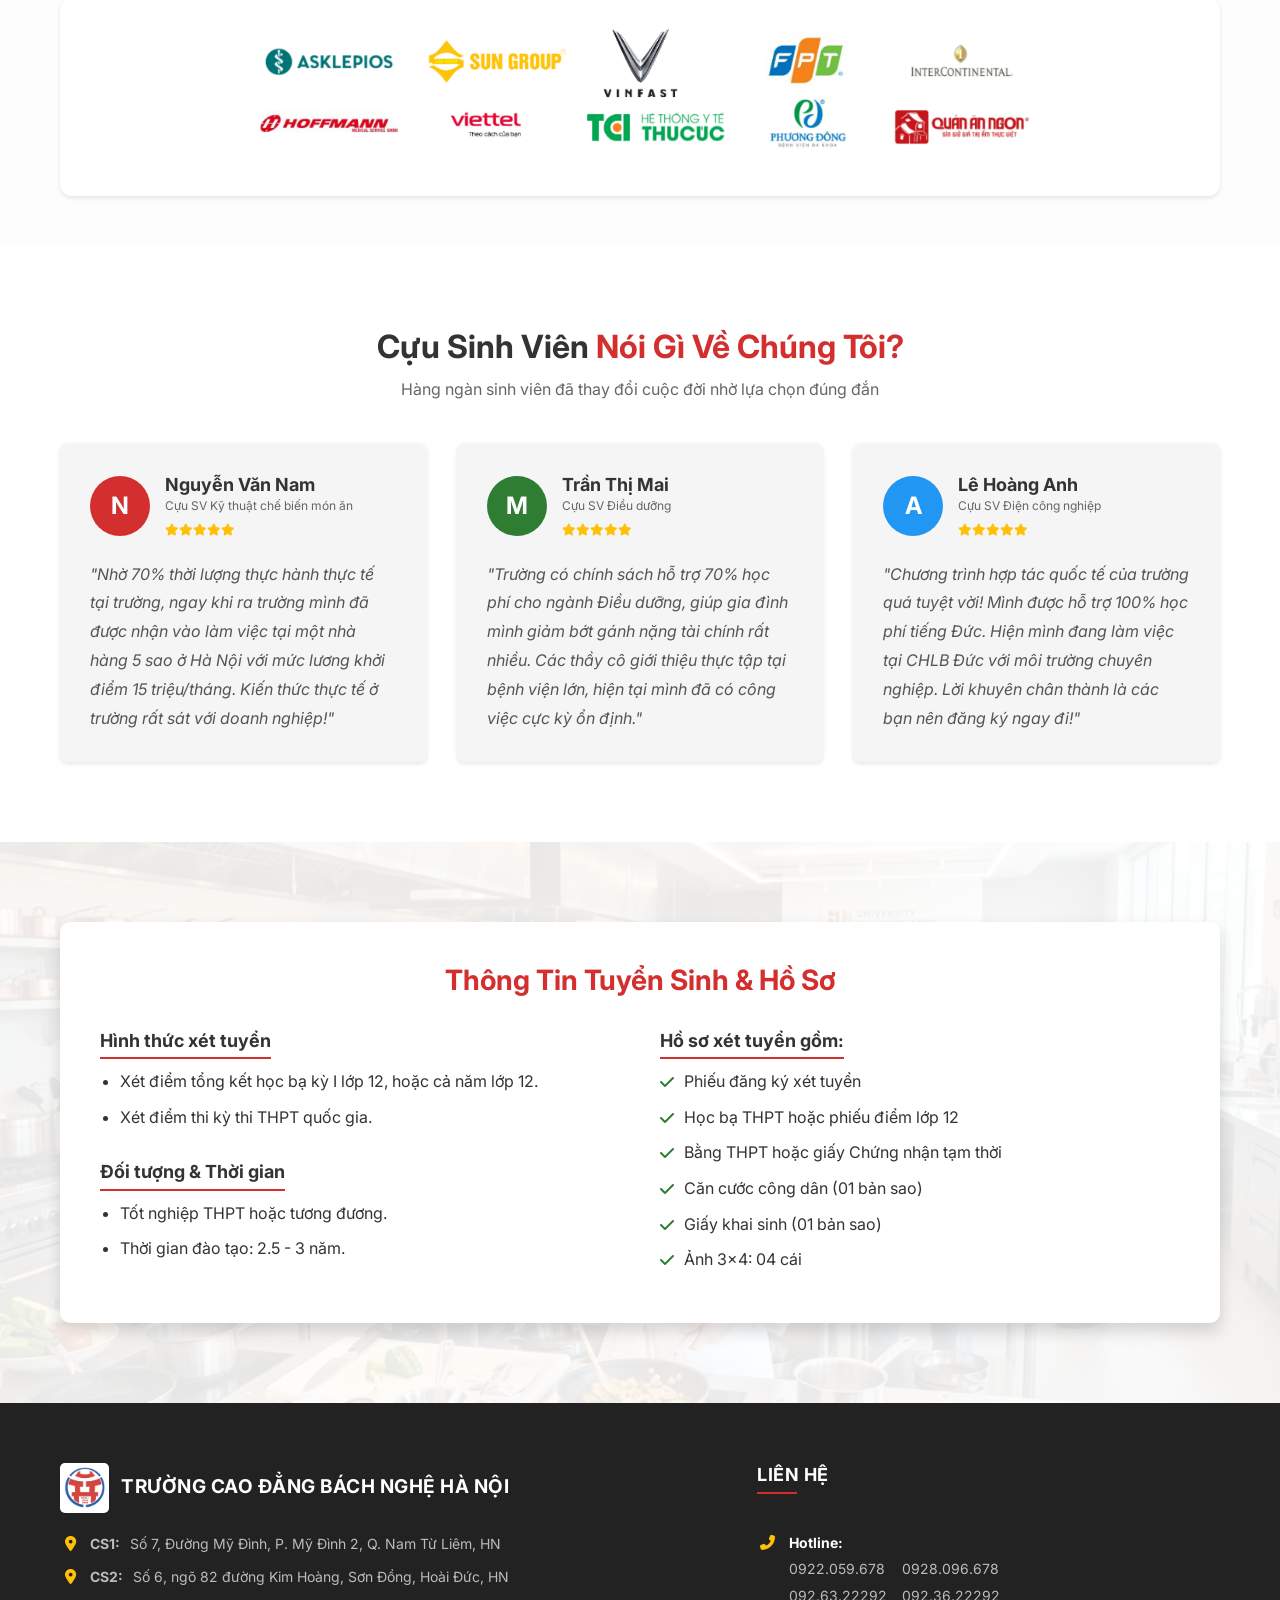
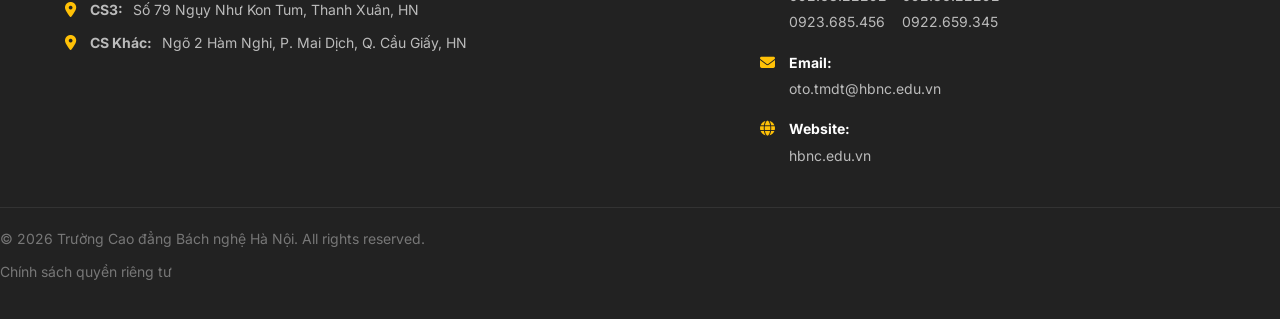
==== commit 33b07646: "Add privacy policy page and link it from form and footer" ====
--- a/index.html
+++ b/index.html
@@ -197,6 +197,7 @@
                     </div>
                     <button type="submit" class="submit-btn pulse-btn">NHẬN HỌC BỔNG & ĐĂNG KÝ NGAY</button>
                     <p class="form-note">Tổng trị giá học bổng: 200.000.000 VNĐ</p>
+                    <p class="form-note">Khi gửi thông tin, bạn đồng ý với <a href="privacy.html" target="_blank" rel="noopener">Chính sách quyền riêng tư</a> của nhà trường.</p>
                 </form>
             </div>
         </div>
@@ -699,6 +700,7 @@
         </div>
         <div class="footer-bottom">
             <p>&copy; 2026 Trường Cao đẳng Bách nghệ Hà Nội. All rights reserved.</p>
+            <p><a href="privacy.html" target="_blank" rel="noopener">Chính sách quyền riêng tư</a></p>
         </div>
     </footer>
 
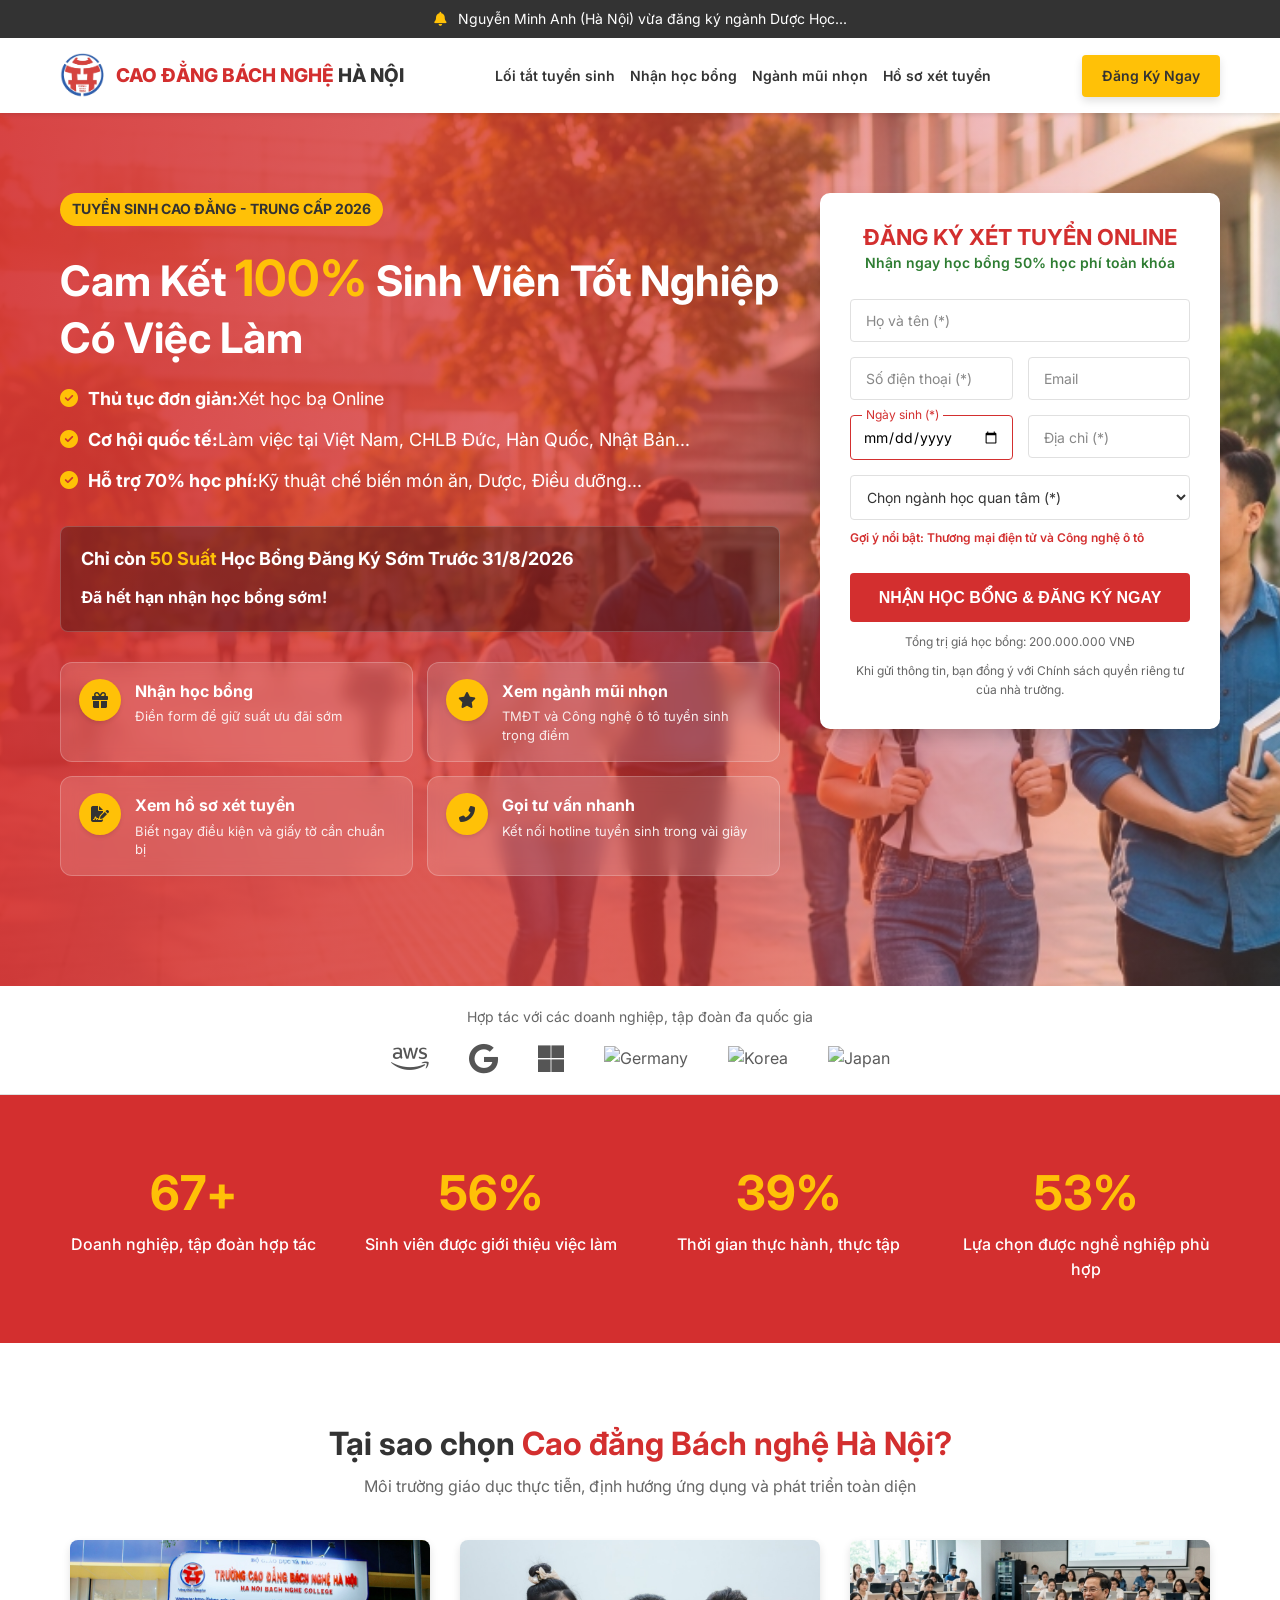
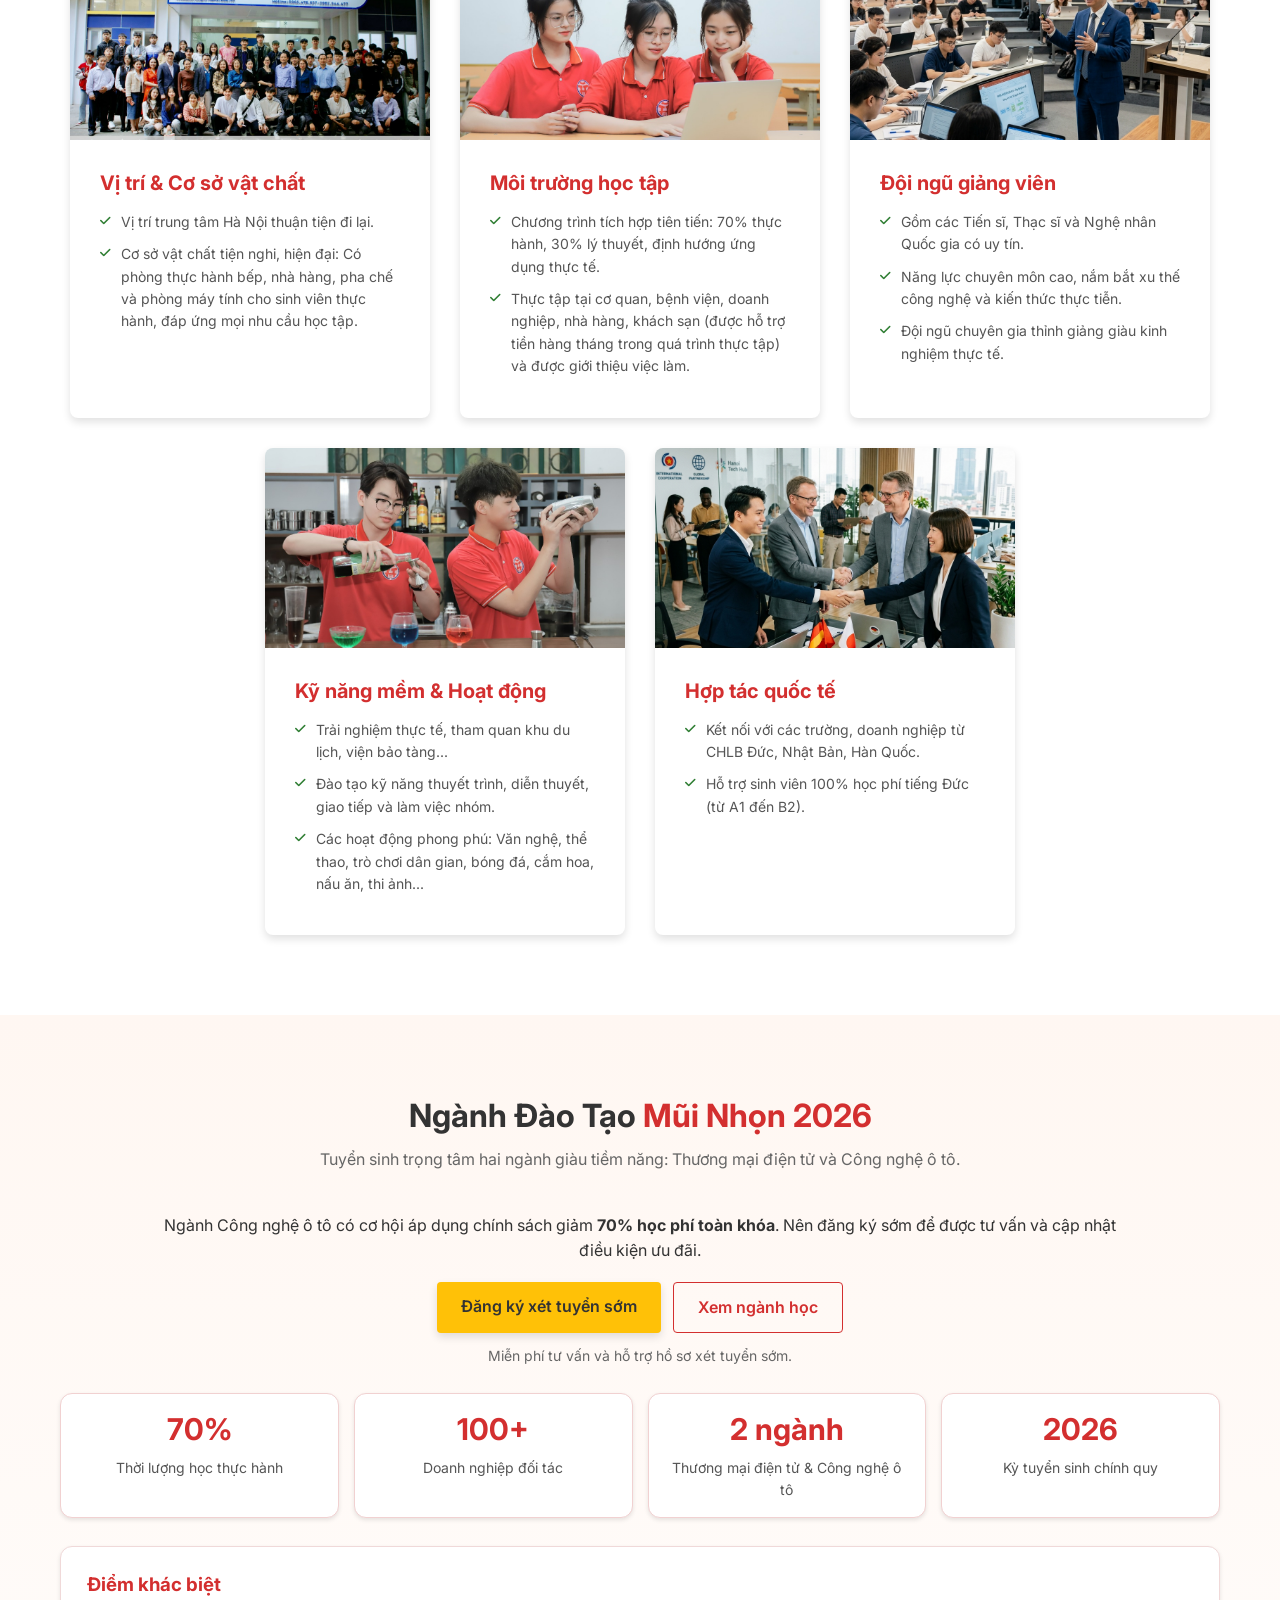
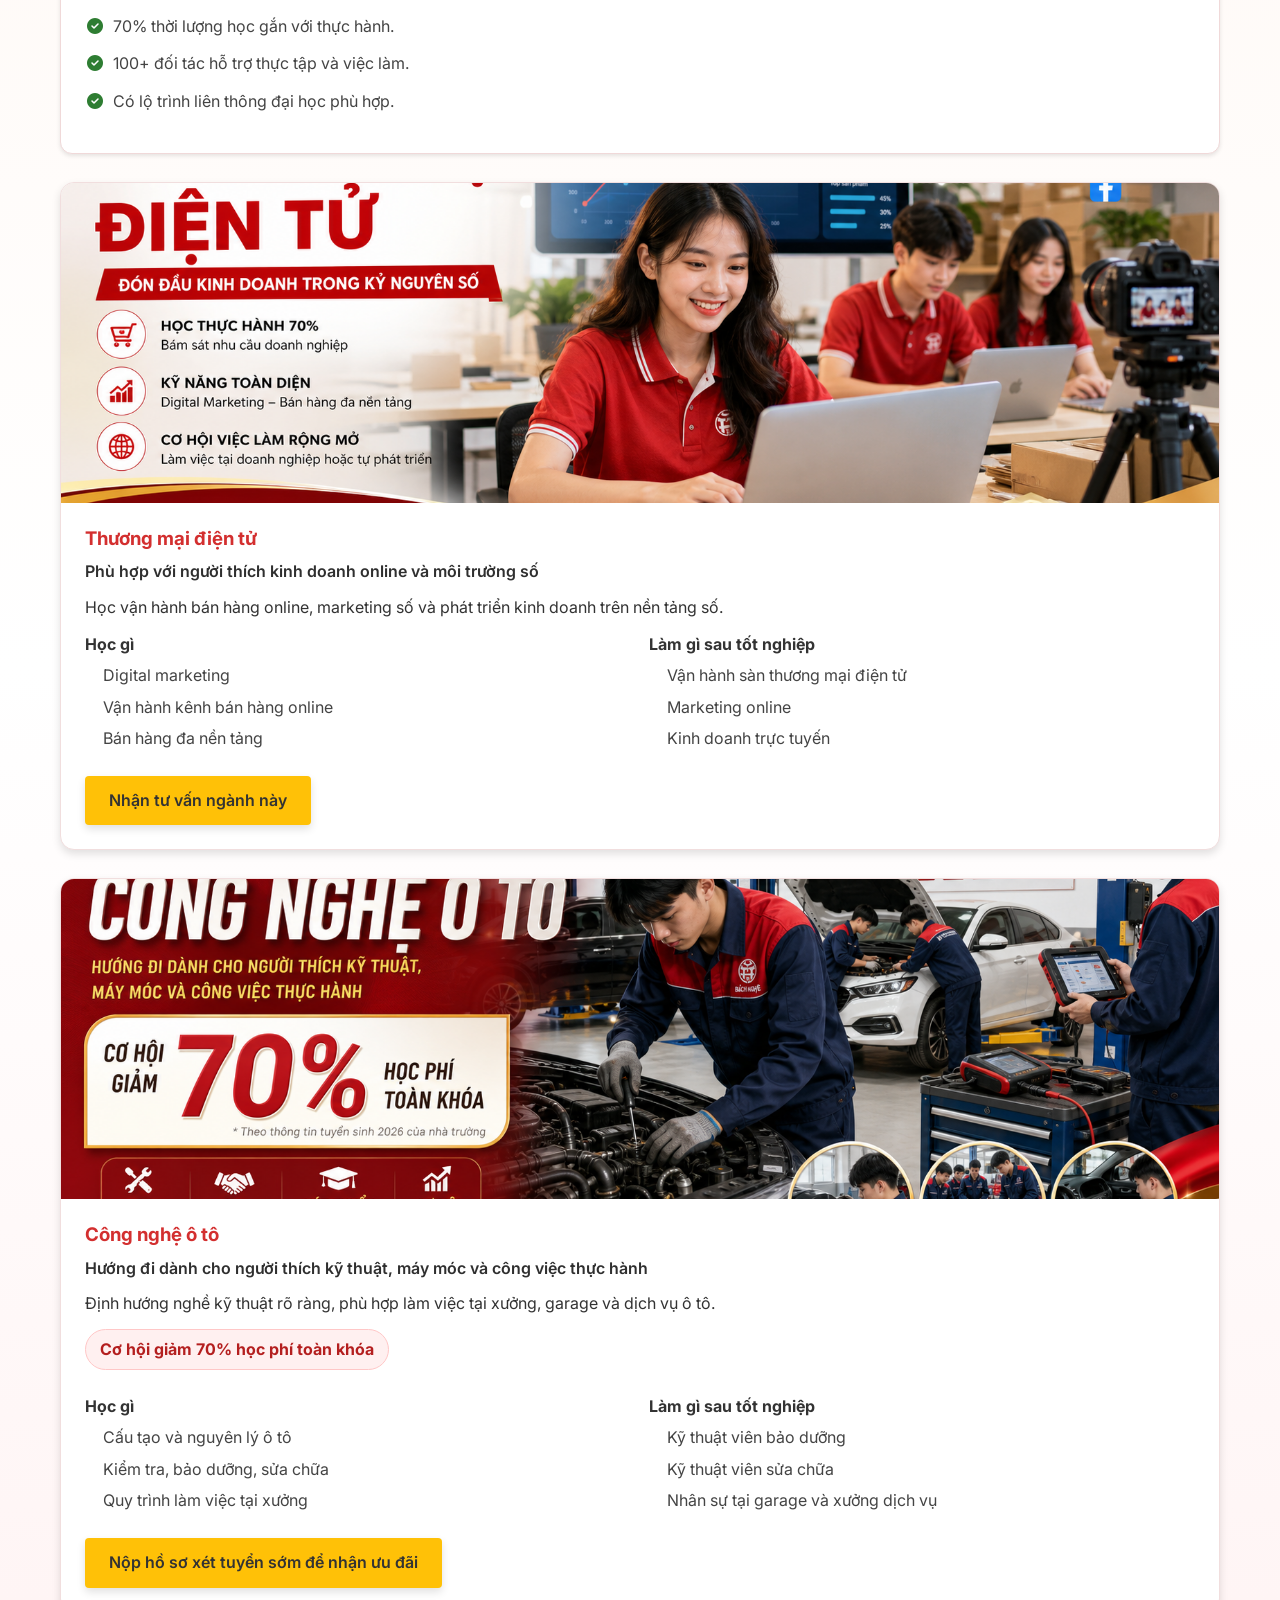
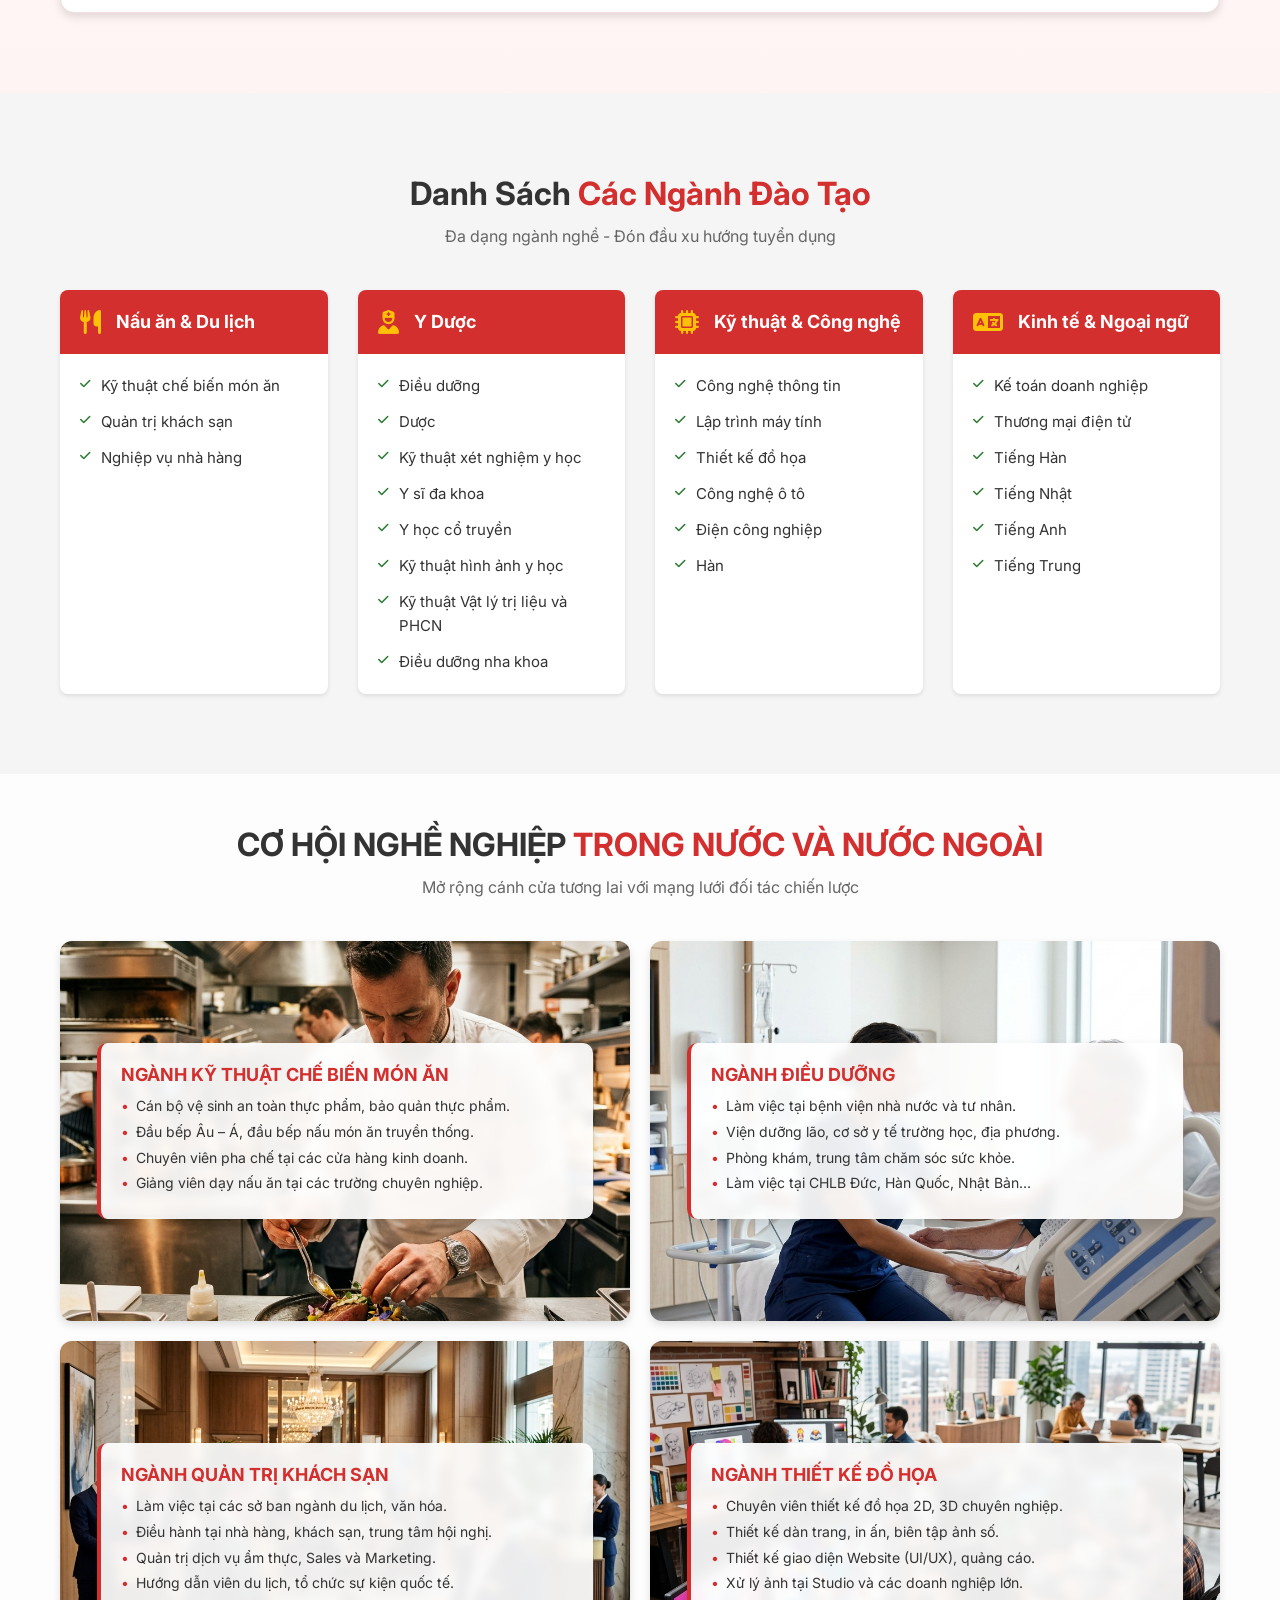
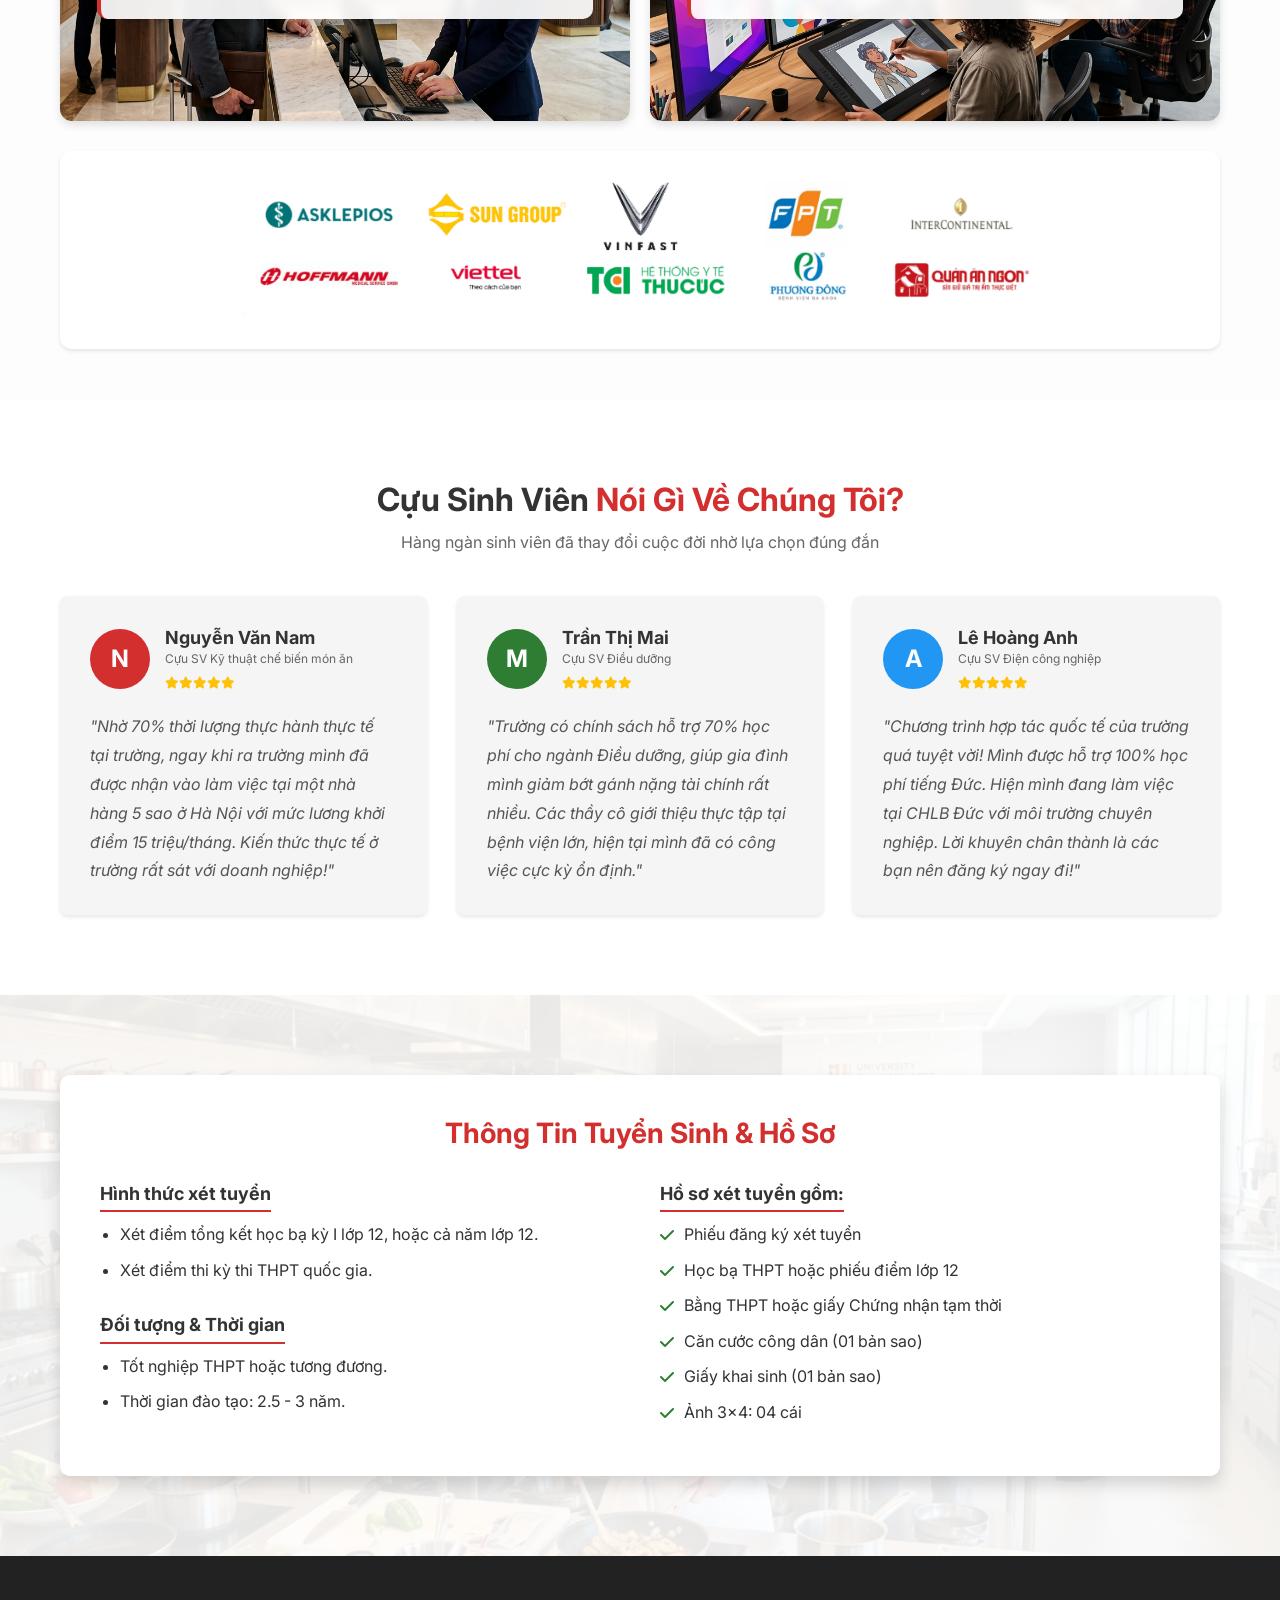
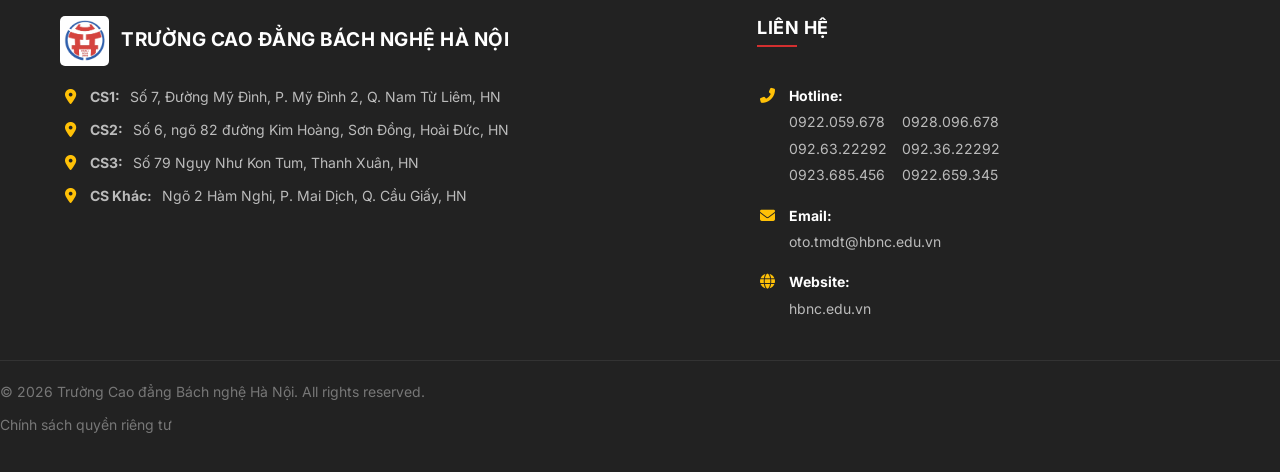
==== commit 4c672e11: "Update landing page sitelinks and content" ====
--- a/index.html
+++ b/index.html
@@ -76,10 +76,10 @@
                 <h2>CAO ĐẲNG BÁCH NGHỆ <span>HÀ NỘI</span></h2>
             </div>
             <nav class="desktop-nav">
-                <a href="#chuong-trinh">Chương trình</a>
-                <a href="#hoc-bong">Học bổng</a>
-                <a href="#tai-sao">Tại sao chọn chúng tôi</a>
-                <a href="#nganh-dao-tao">Ngành đào tạo</a>
+                <a href="#sitelink-section">Lối tắt tuyển sinh</a>
+                <a href="#register-section">Nhận học bổng</a>
+                <a href="#nganh-mui-nhon">Ngành mũi nhọn</a>
+                <a href="#ho-so-xet-tuyen">Hồ sơ xét tuyển</a>
             </nav>
             <div class="header-cta">
                 <a href="#register-section" class="btn btn-primary pulse-btn">Đăng Ký Ngay</a>
@@ -119,6 +119,36 @@
                             <small>Giây</small>
                         </div>
                     </div>
+                </div>
+                <div class="hero-sitelinks" id="sitelink-section">
+                    <a href="#register-section" class="hero-sitelink">
+                        <span class="hero-sitelink-icon"><i class="fas fa-gift"></i></span>
+                        <span class="hero-sitelink-text">
+                            <strong>Nhận học bổng</strong>
+                            <small>Điền form để giữ suất ưu đãi sớm</small>
+                        </span>
+                    </a>
+                    <a href="#nganh-mui-nhon" class="hero-sitelink">
+                        <span class="hero-sitelink-icon"><i class="fas fa-star"></i></span>
+                        <span class="hero-sitelink-text">
+                            <strong>Xem ngành mũi nhọn</strong>
+                            <small>TMĐT và Công nghệ ô tô tuyển sinh trọng điểm</small>
+                        </span>
+                    </a>
+                    <a href="#ho-so-xet-tuyen" class="hero-sitelink">
+                        <span class="hero-sitelink-icon"><i class="fas fa-file-signature"></i></span>
+                        <span class="hero-sitelink-text">
+                            <strong>Xem hồ sơ xét tuyển</strong>
+                            <small>Biết ngay điều kiện và giấy tờ cần chuẩn bị</small>
+                        </span>
+                    </a>
+                    <a href="tel:0922059678" class="hero-sitelink">
+                        <span class="hero-sitelink-icon"><i class="fas fa-phone-alt"></i></span>
+                        <span class="hero-sitelink-text">
+                            <strong>Gọi tư vấn nhanh</strong>
+                            <small>Kết nối hotline tuyển sinh trong vài giây</small>
+                        </span>
+                    </a>
                 </div>
                 <a href="#register-section" class="btn btn-primary btn-large show-mobile">ĐĂNG KÝ NHẬN HỌC BỔNG</a>
             </div>
@@ -620,7 +650,7 @@
     </section>
 
     <!-- Admission Info -->
-    <section class="admission-info">
+    <section class="admission-info" id="ho-so-xet-tuyen">
         <div class="container">
             <div class="info-box">
                 <h2>Thông Tin Tuyển Sinh & Hồ Sơ</h2>
--- a/css/styles.css
+++ b/css/styles.css
@@ -282,6 +282,62 @@
     display: none;
 }
 
+.hero-sitelinks {
+    display: grid;
+    grid-template-columns: repeat(2, minmax(0, 1fr));
+    gap: 14px;
+    margin: 0 0 30px;
+}
+
+.hero-sitelink {
+    display: flex;
+    align-items: flex-start;
+    gap: 14px;
+    padding: 16px 18px;
+    border-radius: 12px;
+    background: rgba(255,255,255,0.14);
+    border: 1px solid rgba(255,255,255,0.22);
+    backdrop-filter: blur(8px);
+    -webkit-backdrop-filter: blur(8px);
+    transition: var(--transition);
+}
+
+.hero-sitelink:hover {
+    background: rgba(255,255,255,0.22);
+    border-color: rgba(255,255,255,0.38);
+    transform: translateY(-3px);
+}
+
+.hero-sitelink-icon {
+    width: 42px;
+    height: 42px;
+    border-radius: 50%;
+    display: inline-flex;
+    align-items: center;
+    justify-content: center;
+    background: var(--secondary-gold);
+    color: var(--dark-text);
+    flex-shrink: 0;
+    box-shadow: var(--shadow-sm);
+}
+
+.hero-sitelink-text {
+    display: flex;
+    flex-direction: column;
+    gap: 3px;
+}
+
+.hero-sitelink-text strong {
+    color: var(--white);
+    font-size: 16px;
+}
+
+.hero-sitelink-text small {
+    color: rgba(255,255,255,0.88);
+    font-size: 13px;
+    line-height: 1.45;
+}
+
 /* Hero Form */
 .hero-form {
     background: var(--white);
@@ -1268,6 +1324,10 @@
 
 /* Responsive */
 @media (max-width: 992px) {
+    .hero-sitelinks {
+        grid-template-columns: 1fr;
+    }
+
     .major-stats {
         grid-template-columns: repeat(2, 1fr);
     }
@@ -1380,6 +1440,14 @@
 }
 
 @media (max-width: 480px) {
+    .hero-sitelink {
+        padding: 14px;
+    }
+
+    .hero-sitelink-text strong {
+        font-size: 15px;
+    }
+
     .major-stats {
         grid-template-columns: 1fr;
     }
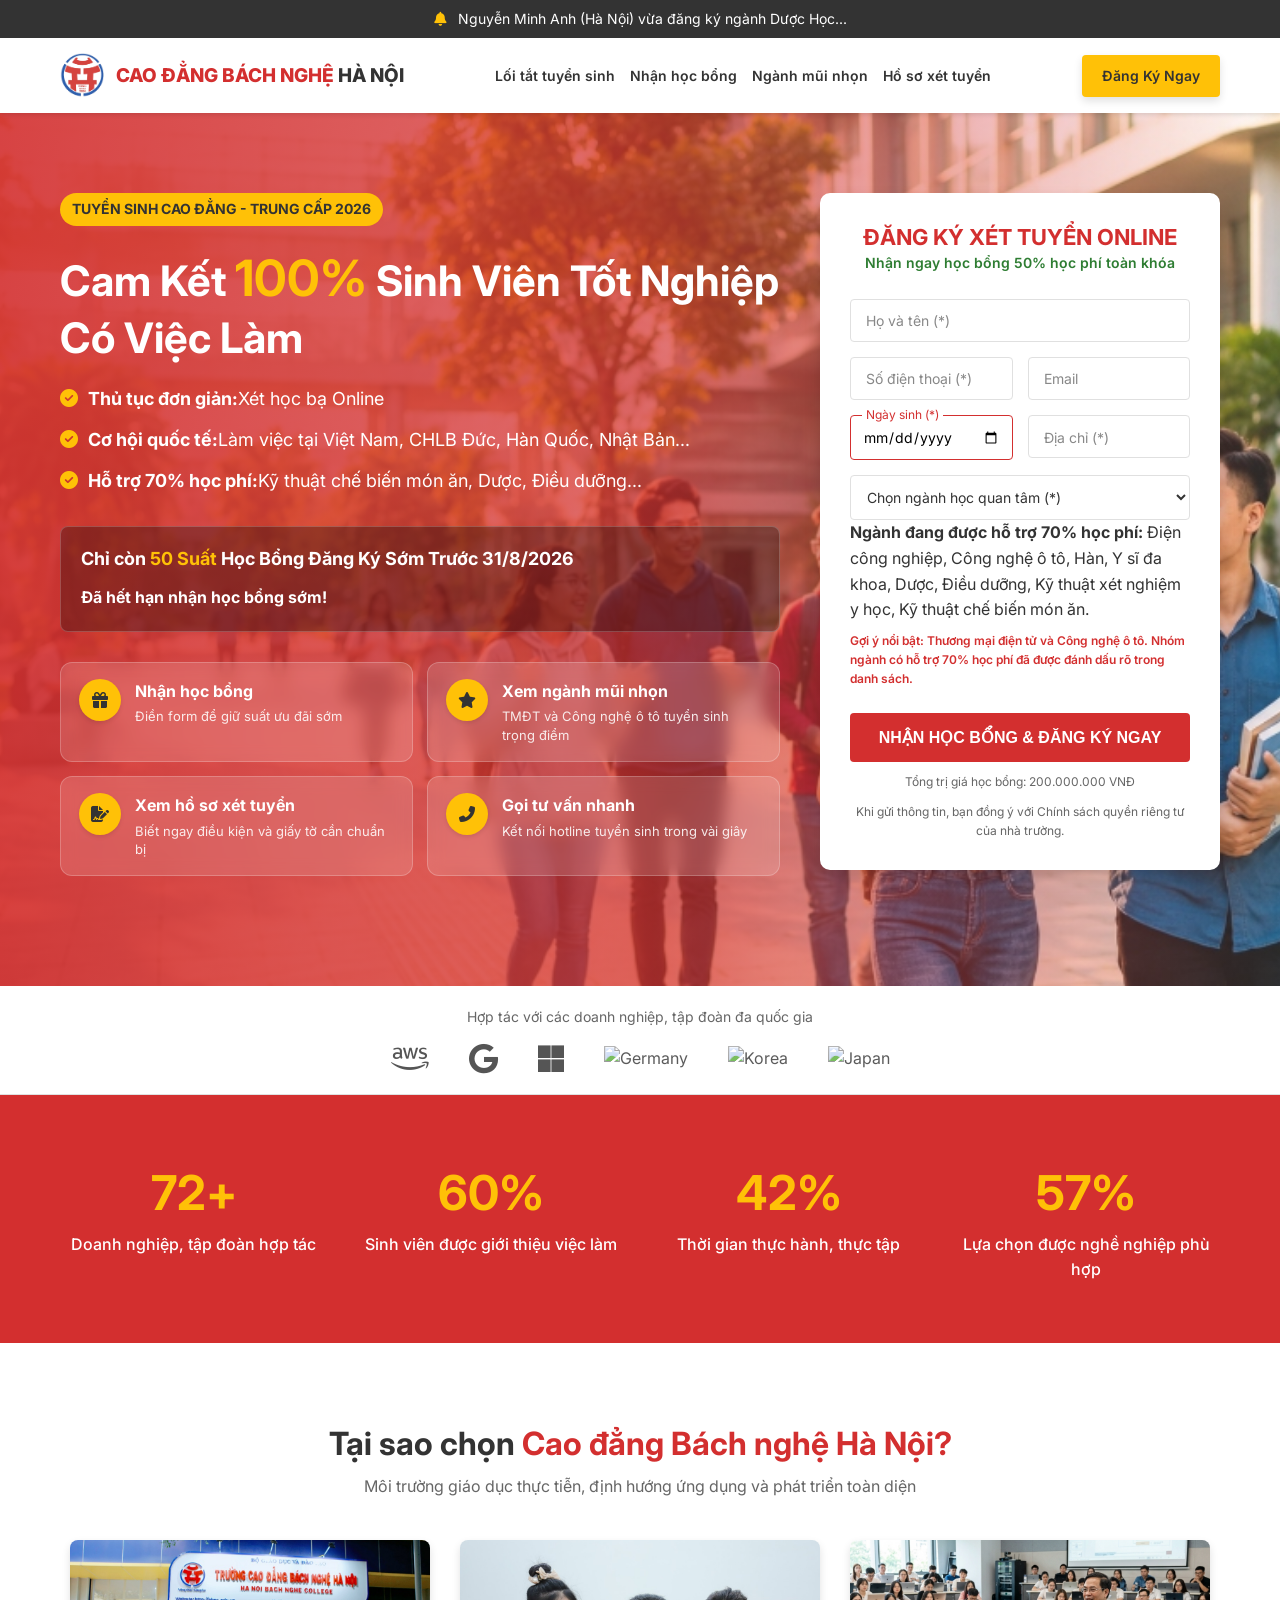
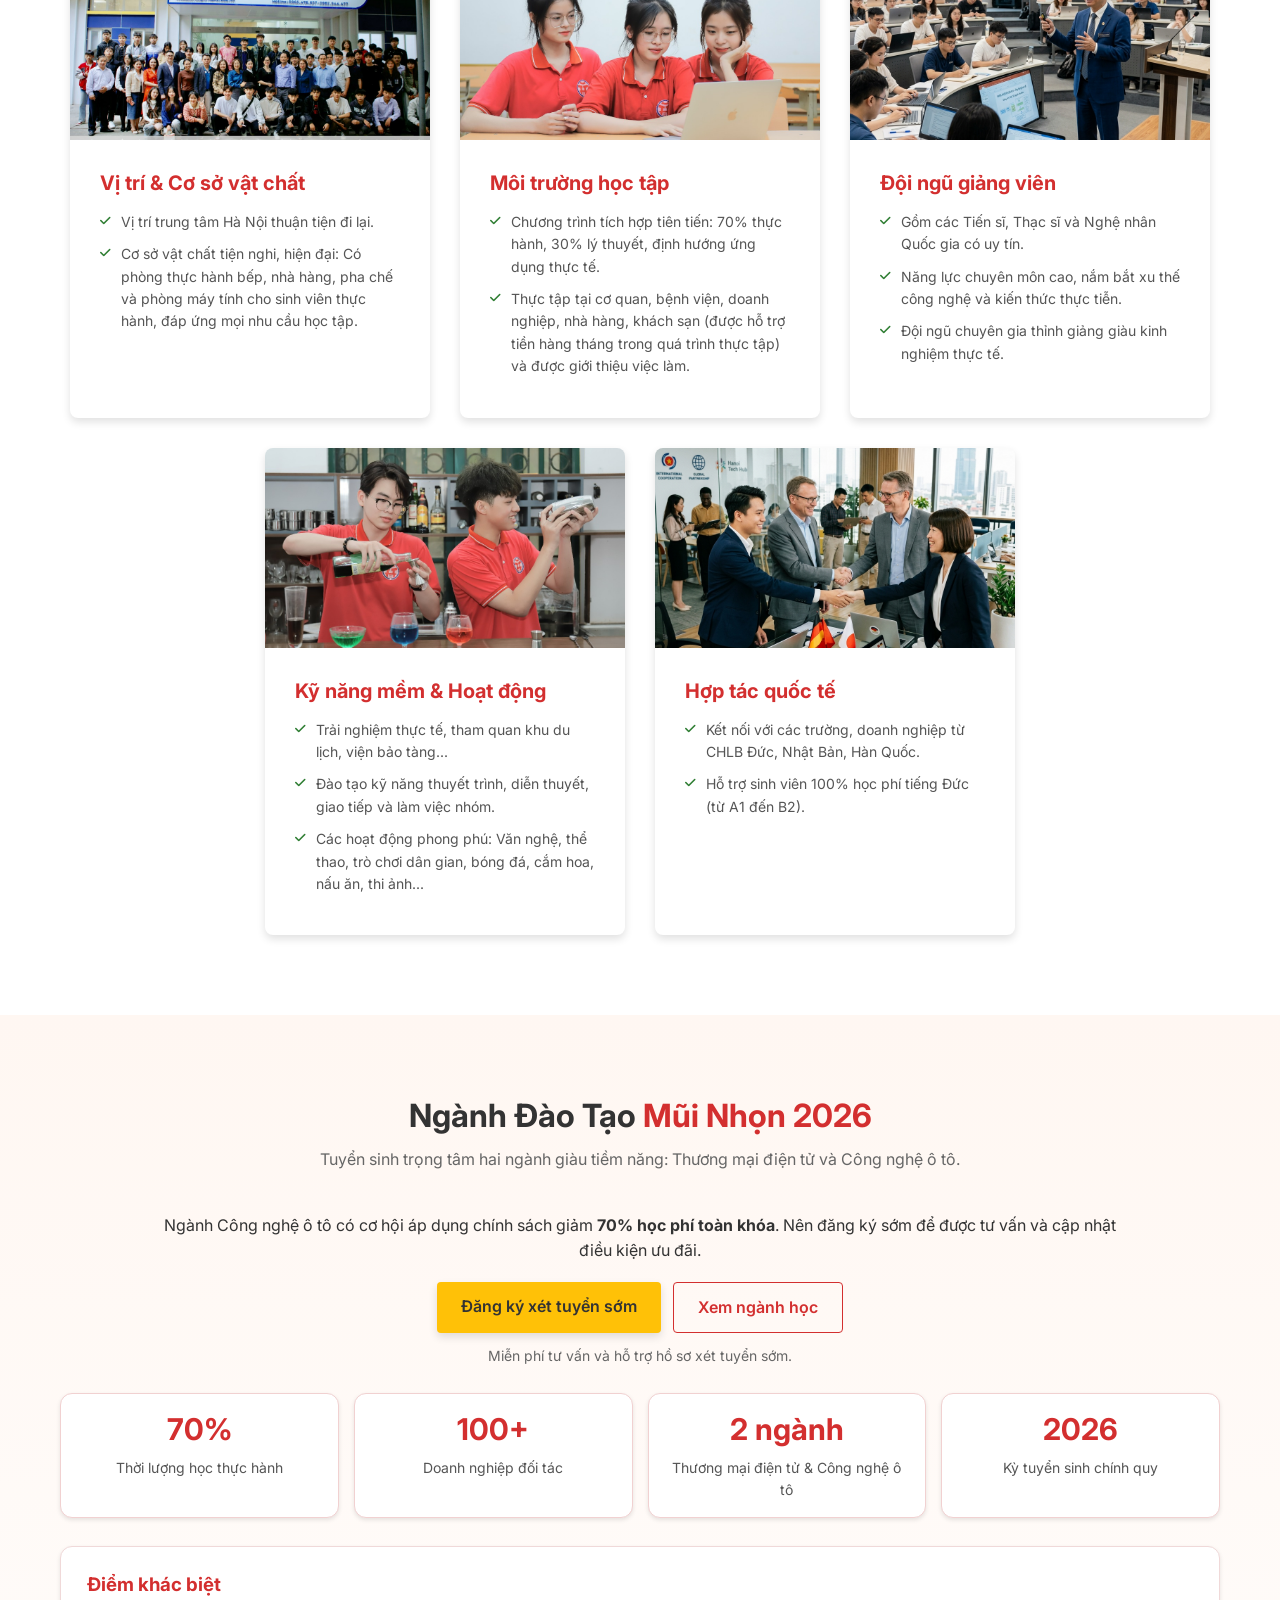
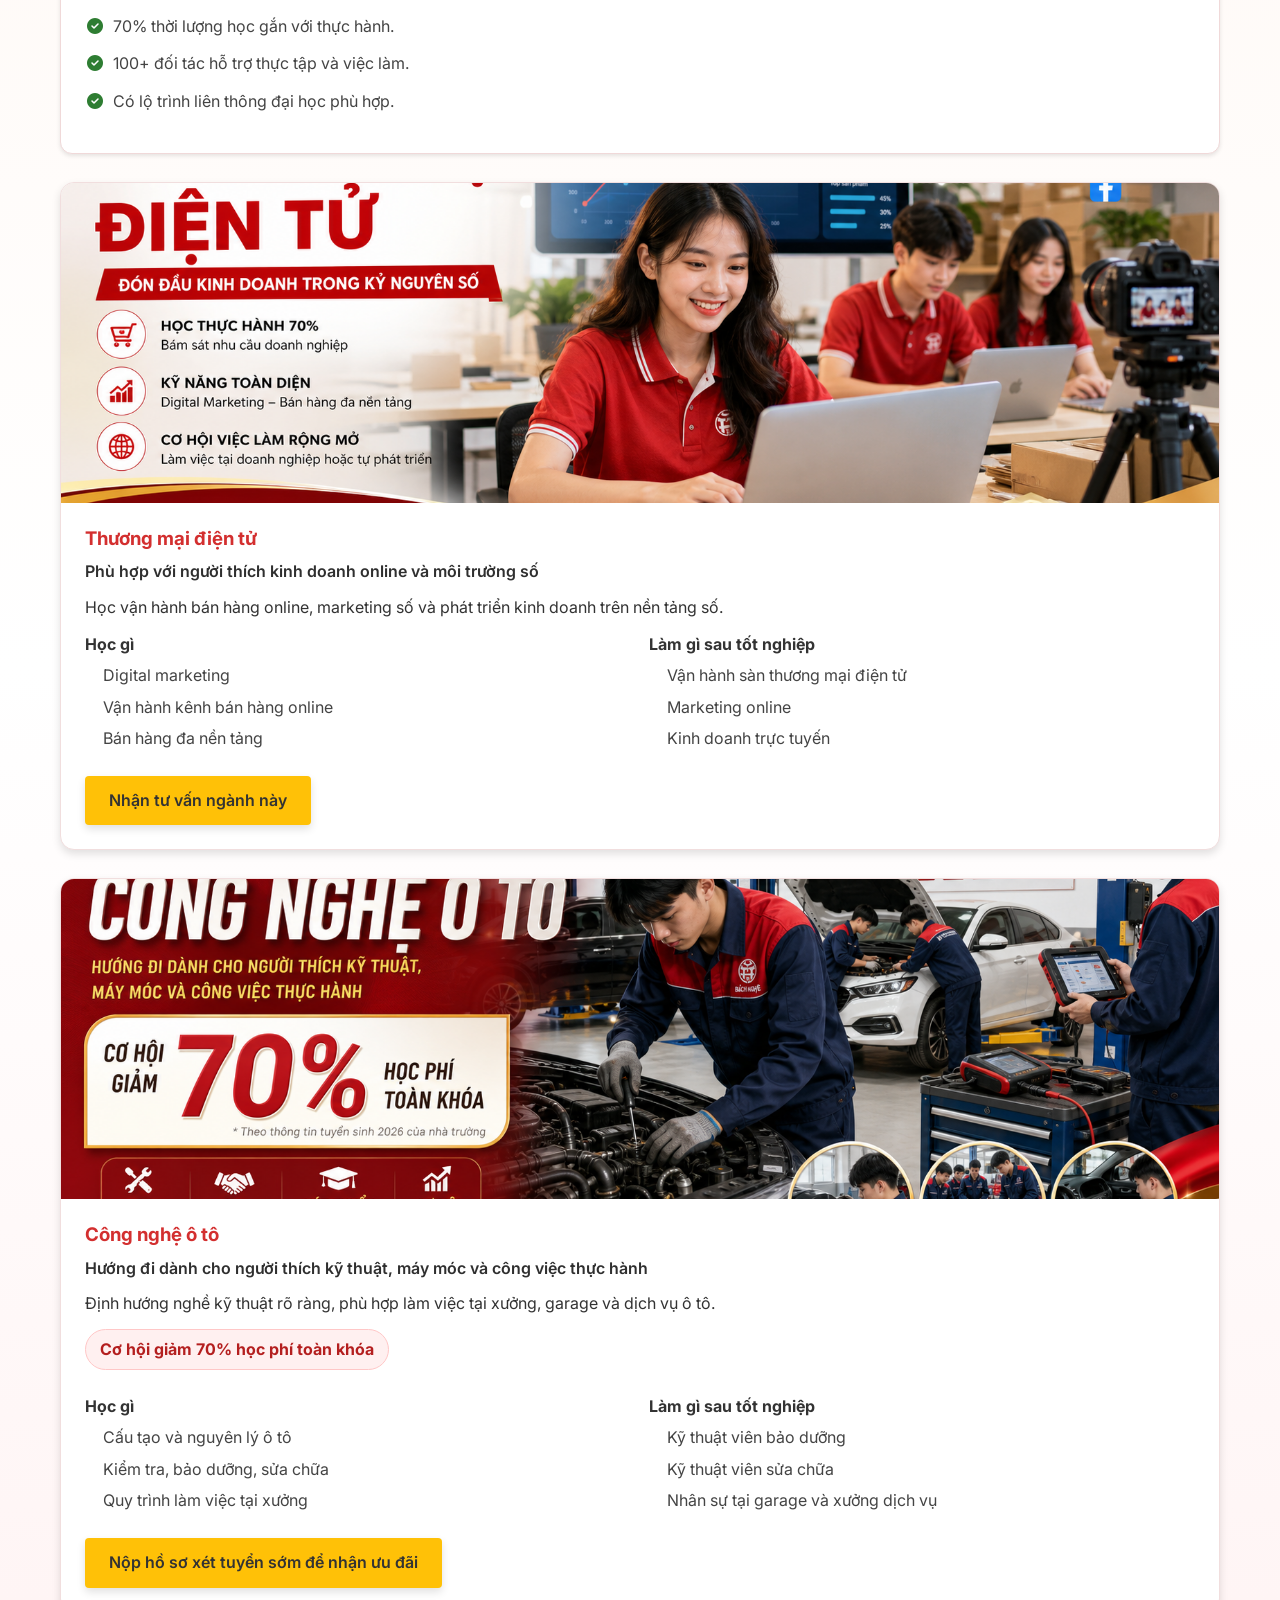
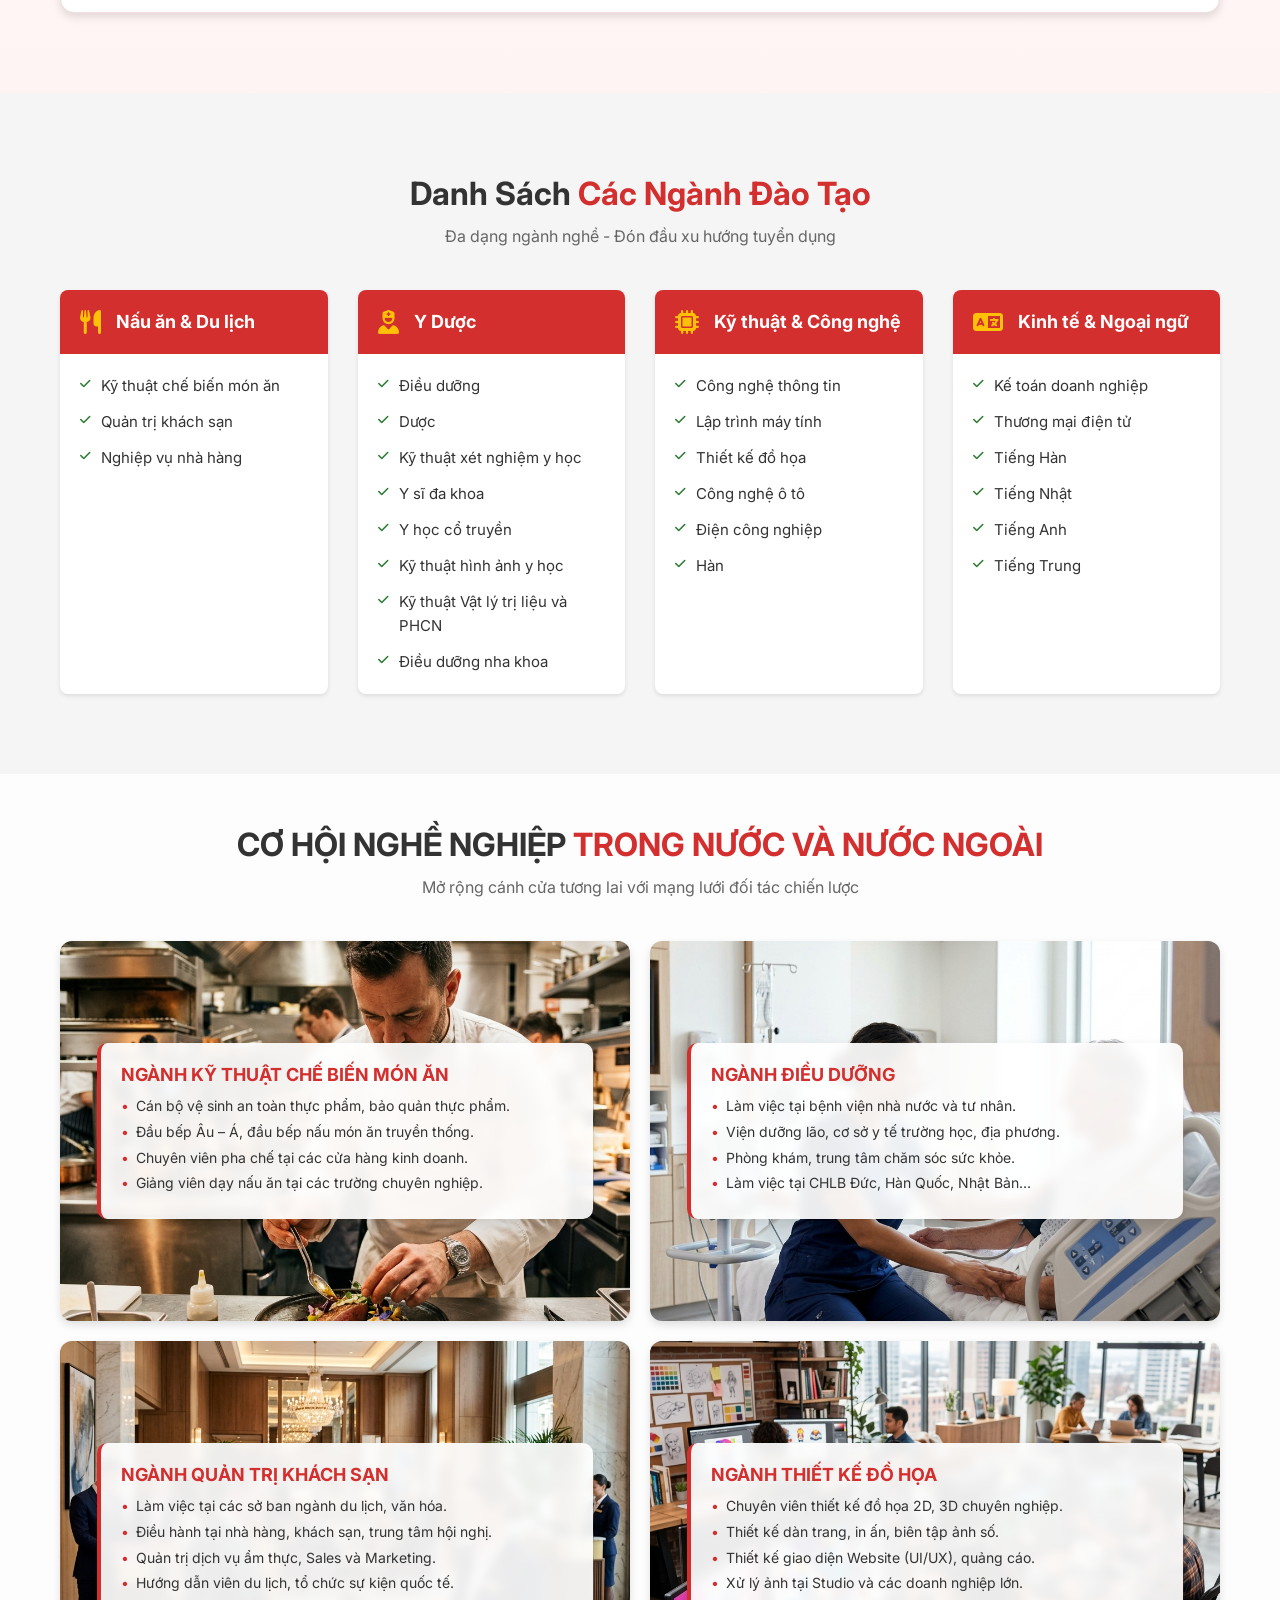
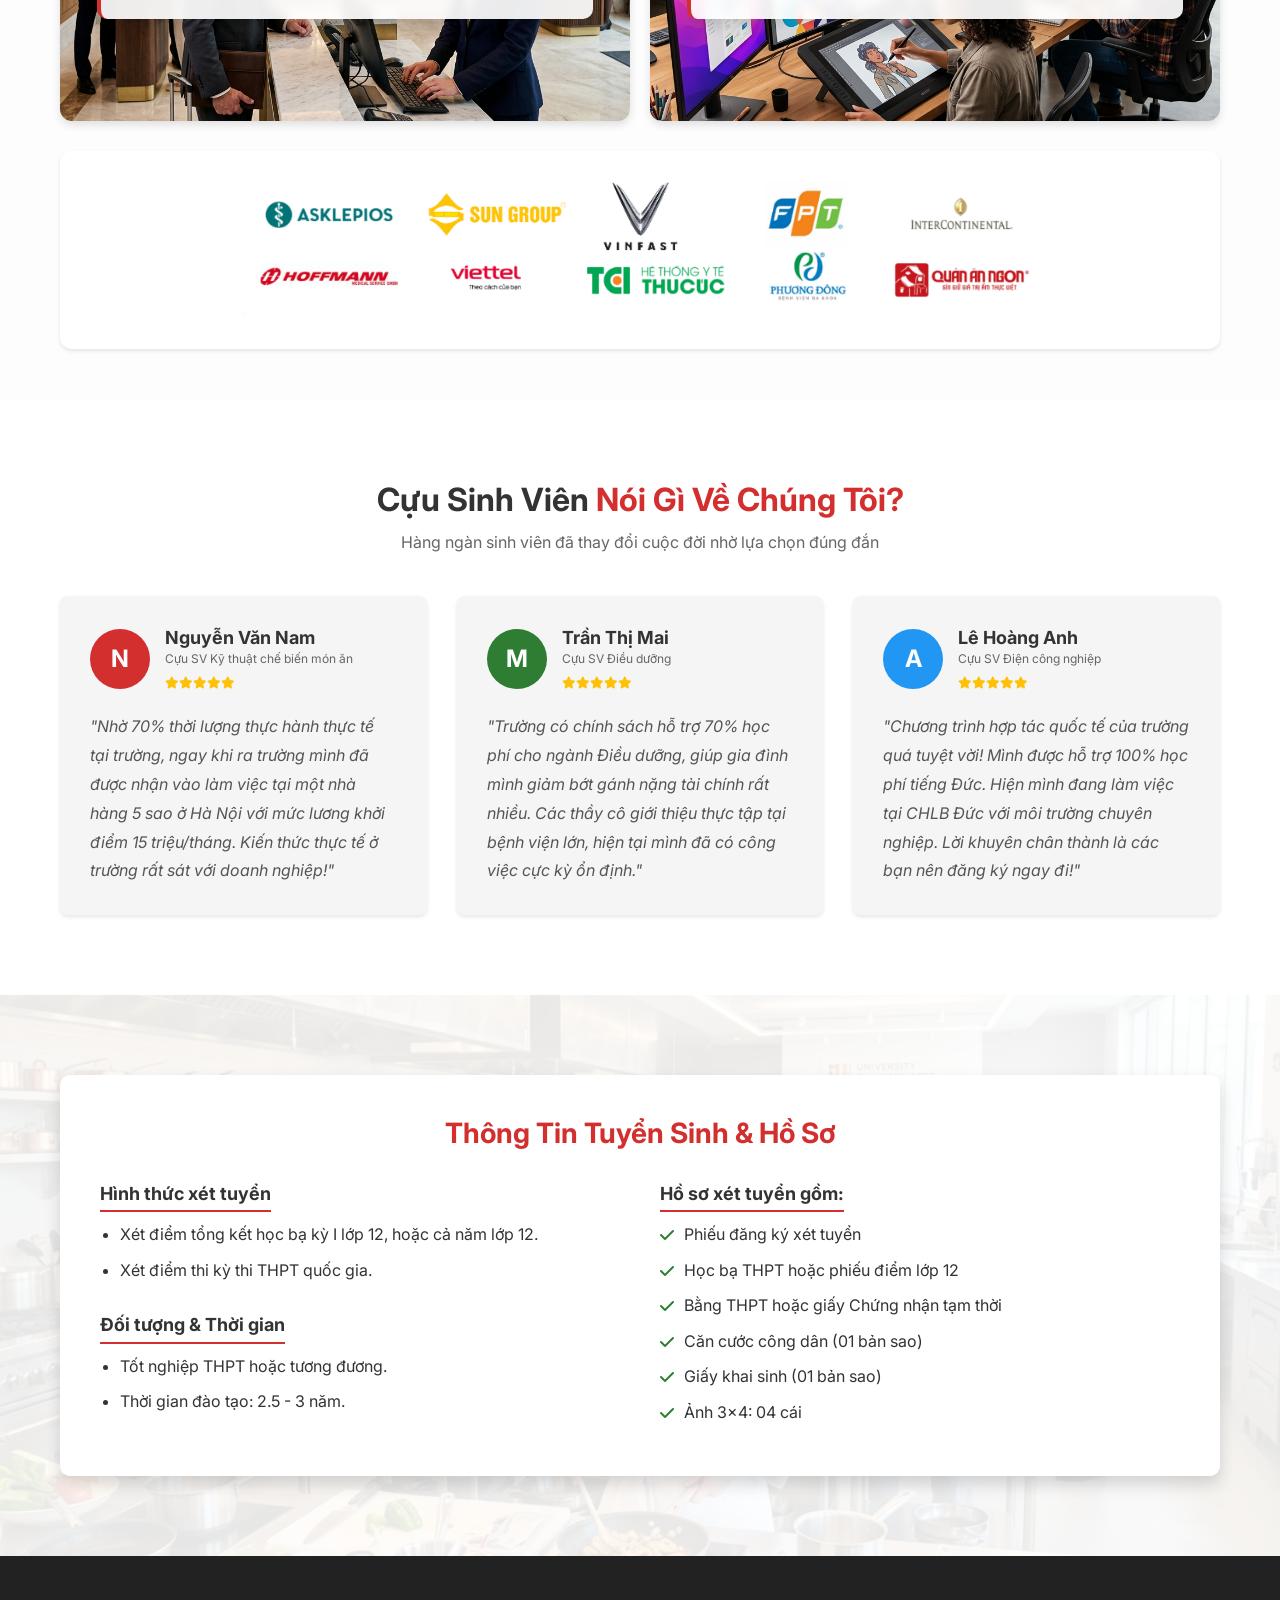
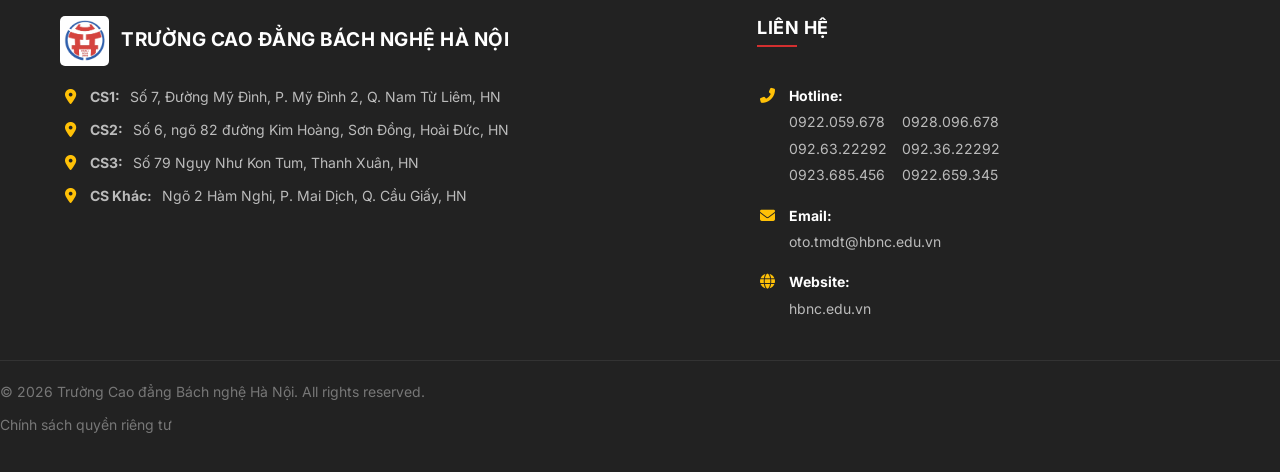
==== commit b233b424: "Update supported 70 percent tuition majors" ====
--- a/index.html
+++ b/index.html
@@ -187,20 +187,30 @@
                     <div class="form-group">
                         <select id="major" name="major" required>
                             <option value="" disabled selected>Chọn ngành học quan tâm (*)</option>
+                            <optgroup label="🎓 Ngành được hỗ trợ 70% học phí">
+                                <option value="Điện công nghiệp">🔥 Điện công nghiệp (hỗ trợ 70% học phí)</option>
+                                <option value="Công nghệ ô tô">🔥 Công nghệ ô tô (hỗ trợ 70% học phí)</option>
+                                <option value="Hàn">🔥 Hàn (hỗ trợ 70% học phí)</option>
+                                <option value="Y sĩ đa khoa">🔥 Y sĩ đa khoa (hỗ trợ 70% học phí)</option>
+                                <option value="Dược">🔥 Dược (hỗ trợ 70% học phí)</option>
+                                <option value="Điều dưỡng">🔥 Điều dưỡng (hỗ trợ 70% học phí)</option>
+                                <option value="Kỹ thuật xét nghiệm y học">🔥 Kỹ thuật xét nghiệm y học (hỗ trợ 70% học phí)</option>
+                                <option value="Kỹ thuật chế biến món ăn">🔥 Kỹ thuật chế biến món ăn (hỗ trợ 70% học phí)</option>
+                            </optgroup>
                             <optgroup label="🔥 Ngành mũi nhọn 2026">
                                 <option value="Thương mại điện tử">⭐ Thương mại điện tử</option>
                                 <option value="Công nghệ ô tô">⭐ Công nghệ ô tô (ưu tiên hỗ trợ 70% học phí)</option>
                             </optgroup>
                             <optgroup label="Nấu ăn & Du lịch">
-                                <option value="Kỹ thuật chế biến món ăn">Kỹ thuật chế biến món ăn</option>
+                                <option value="Kỹ thuật chế biến món ăn">Kỹ thuật chế biến món ăn - hỗ trợ 70% học phí</option>
                                 <option value="Quản trị khách sạn">Quản trị khách sạn</option>
                                 <option value="Nghiệp vụ nhà hàng">Nghiệp vụ nhà hàng</option>
                             </optgroup>
                             <optgroup label="Y Dược">
-                                <option value="Điều dưỡng">Điều dưỡng</option>
-                                <option value="Dược">Dược</option>
-                                <option value="Kỹ thuật xét nghiệm y học">Kỹ thuật xét nghiệm y học</option>
-                                <option value="Y sĩ đa khoa">Y sĩ đa khoa</option>
+                                <option value="Điều dưỡng">Điều dưỡng - hỗ trợ 70% học phí</option>
+                                <option value="Dược">Dược - hỗ trợ 70% học phí</option>
+                                <option value="Kỹ thuật xét nghiệm y học">Kỹ thuật xét nghiệm y học - hỗ trợ 70% học phí</option>
+                                <option value="Y sĩ đa khoa">Y sĩ đa khoa - hỗ trợ 70% học phí</option>
                                 <option value="Y học cổ truyền">Y học cổ truyền</option>
                                 <option value="Kỹ thuật hình ảnh y học">Kỹ thuật hình ảnh y học</option>
                                 <option value="Kỹ thuật VLTL & PHCN">Kỹ thuật VLTL & PHCN</option>
@@ -210,9 +220,9 @@
                                 <option value="Công nghệ thông tin">Công nghệ thông tin</option>
                                 <option value="Lập trình máy tính">Lập trình máy tính</option>
                                 <option value="Thiết kế đồ họa">Thiết kế đồ họa</option>
-                                <option value="Điện công nghiệp">Điện công nghiệp</option>
-                                <option value="Công nghệ ô tô">Công nghệ ô tô</option>
-                                <option value="Hàn">Hàn</option>
+                                <option value="Điện công nghiệp">Điện công nghiệp - hỗ trợ 70% học phí</option>
+                                <option value="Công nghệ ô tô">Công nghệ ô tô - hỗ trợ 70% học phí</option>
+                                <option value="Hàn">Hàn - hỗ trợ 70% học phí</option>
                             </optgroup>
                             <optgroup label="Kinh tế & Ngoại ngữ">
                                 <option value="Kế toán doanh nghiệp">Kế toán doanh nghiệp</option>
@@ -223,7 +233,11 @@
                                 <option value="Tiếng Trung">Tiếng Trung</option>
                             </optgroup>
                         </select>
-                        <small class="major-focus-note">Gợi ý nổi bật: Thương mại điện tử và Công nghệ ô tô</small>
+                        <div class="major-support-note">
+                            <strong>Ngành đang được hỗ trợ 70% học phí:</strong>
+                            <span>Điện công nghiệp, Công nghệ ô tô, Hàn, Y sĩ đa khoa, Dược, Điều dưỡng, Kỹ thuật xét nghiệm y học, Kỹ thuật chế biến món ăn.</span>
+                        </div>
+                        <small class="major-focus-note">Gợi ý nổi bật: Thương mại điện tử và Công nghệ ô tô. Nhóm ngành có hỗ trợ 70% học phí đã được đánh dấu rõ trong danh sách.</small>
                     </div>
                     <button type="submit" class="submit-btn pulse-btn">NHẬN HỌC BỔNG & ĐĂNG KÝ NGAY</button>
                     <p class="form-note">Tổng trị giá học bổng: 200.000.000 VNĐ</p>
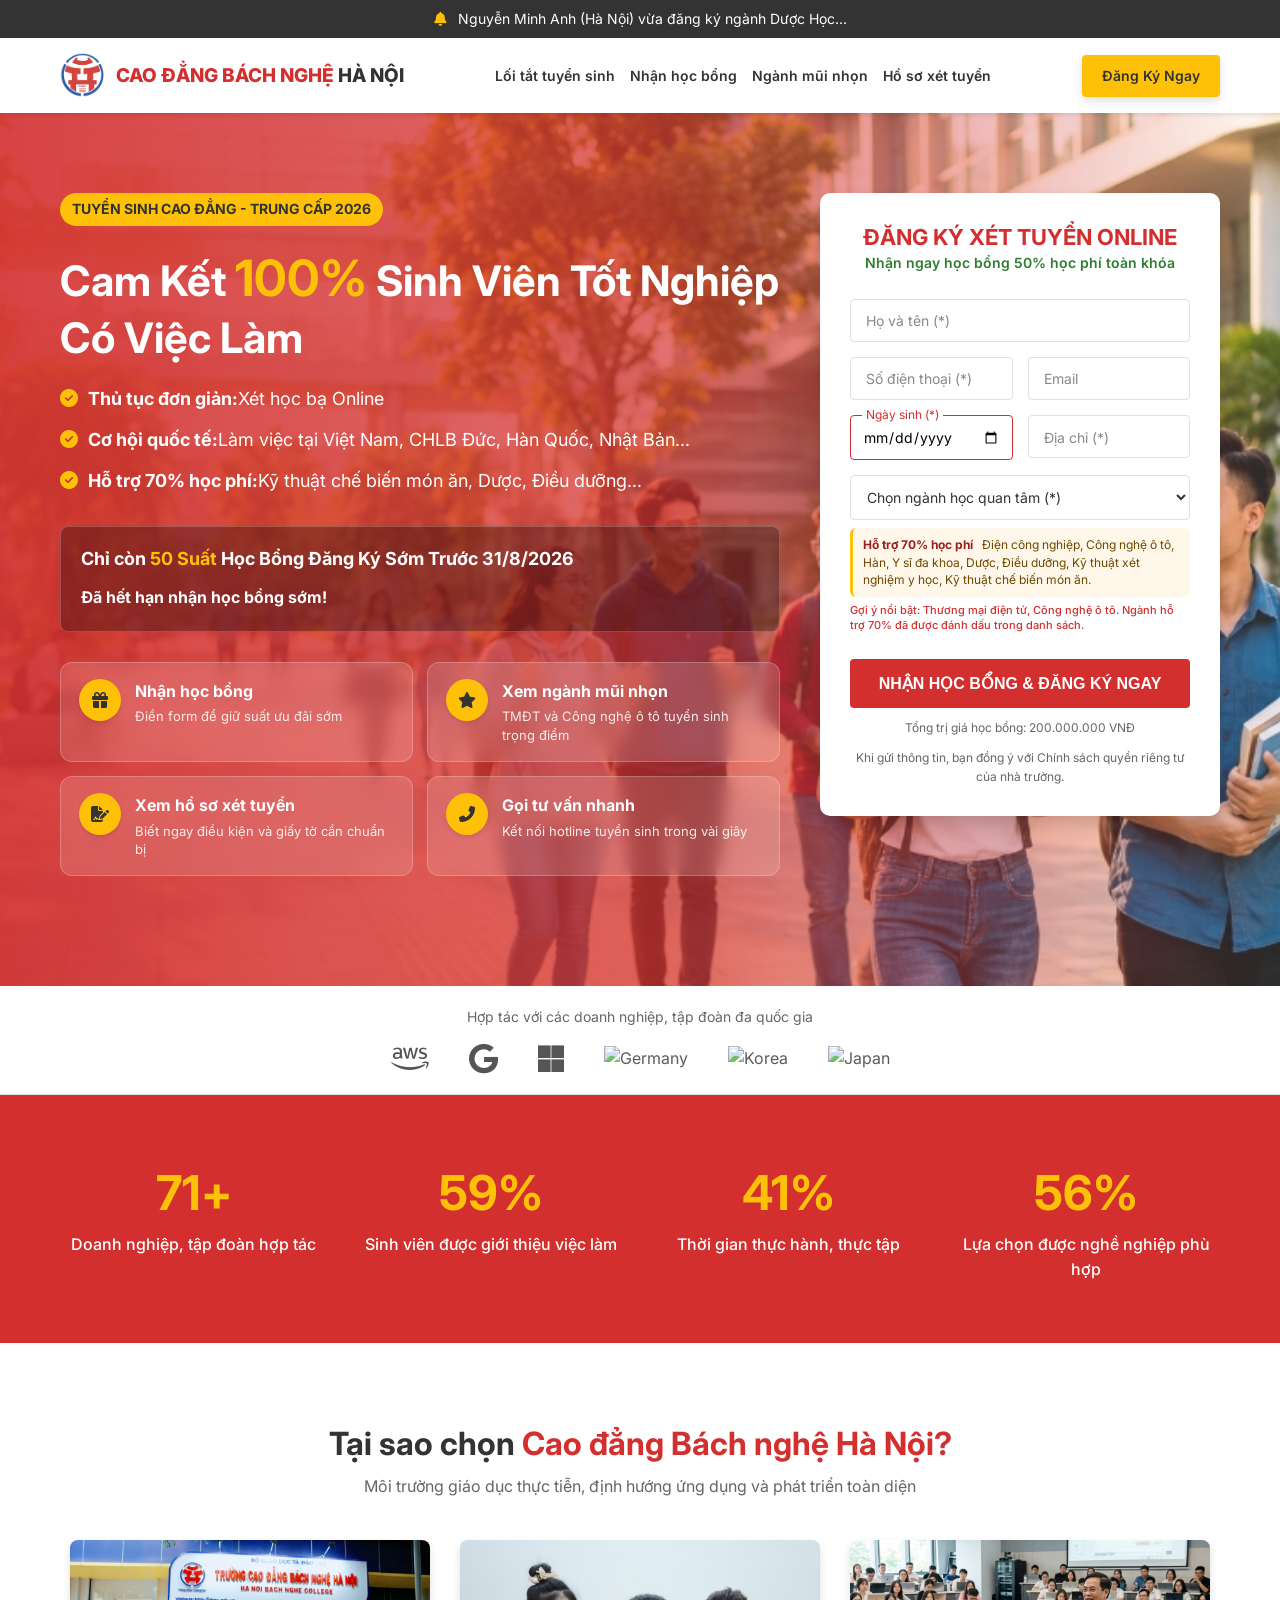
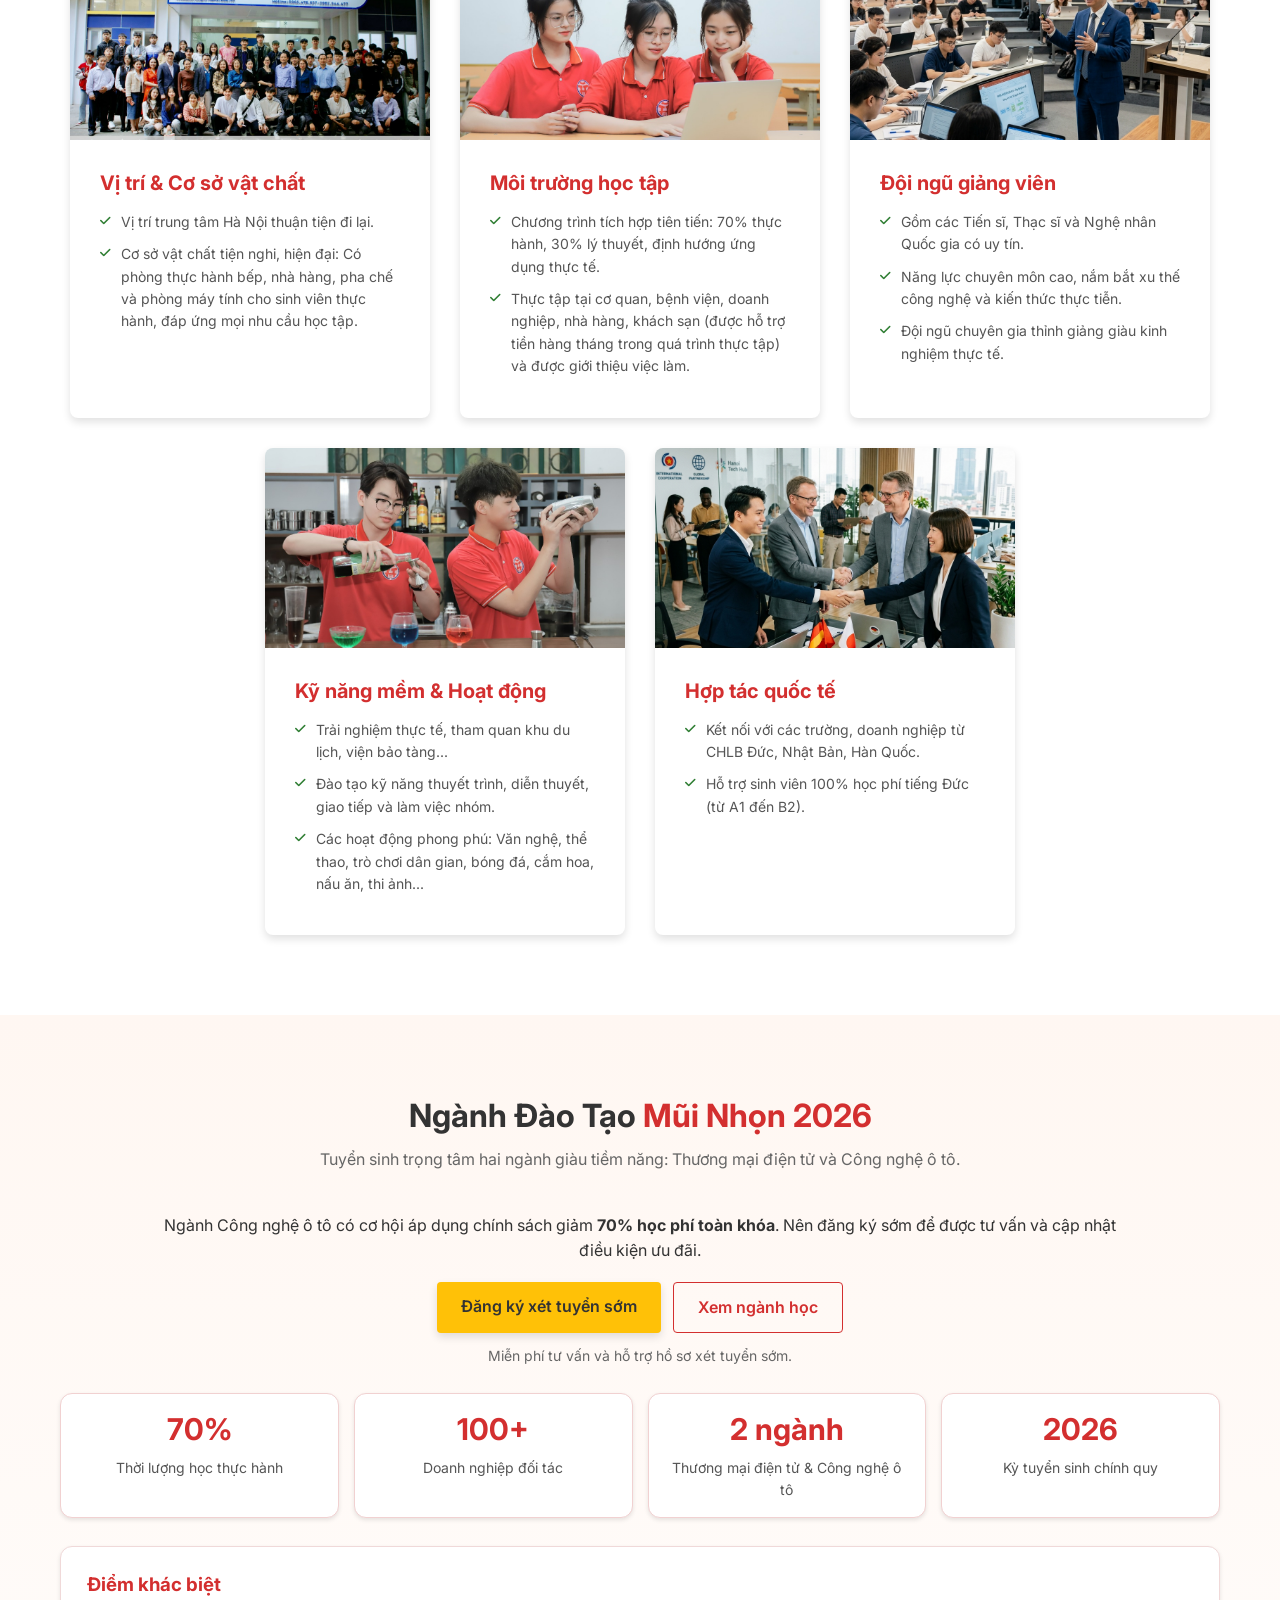
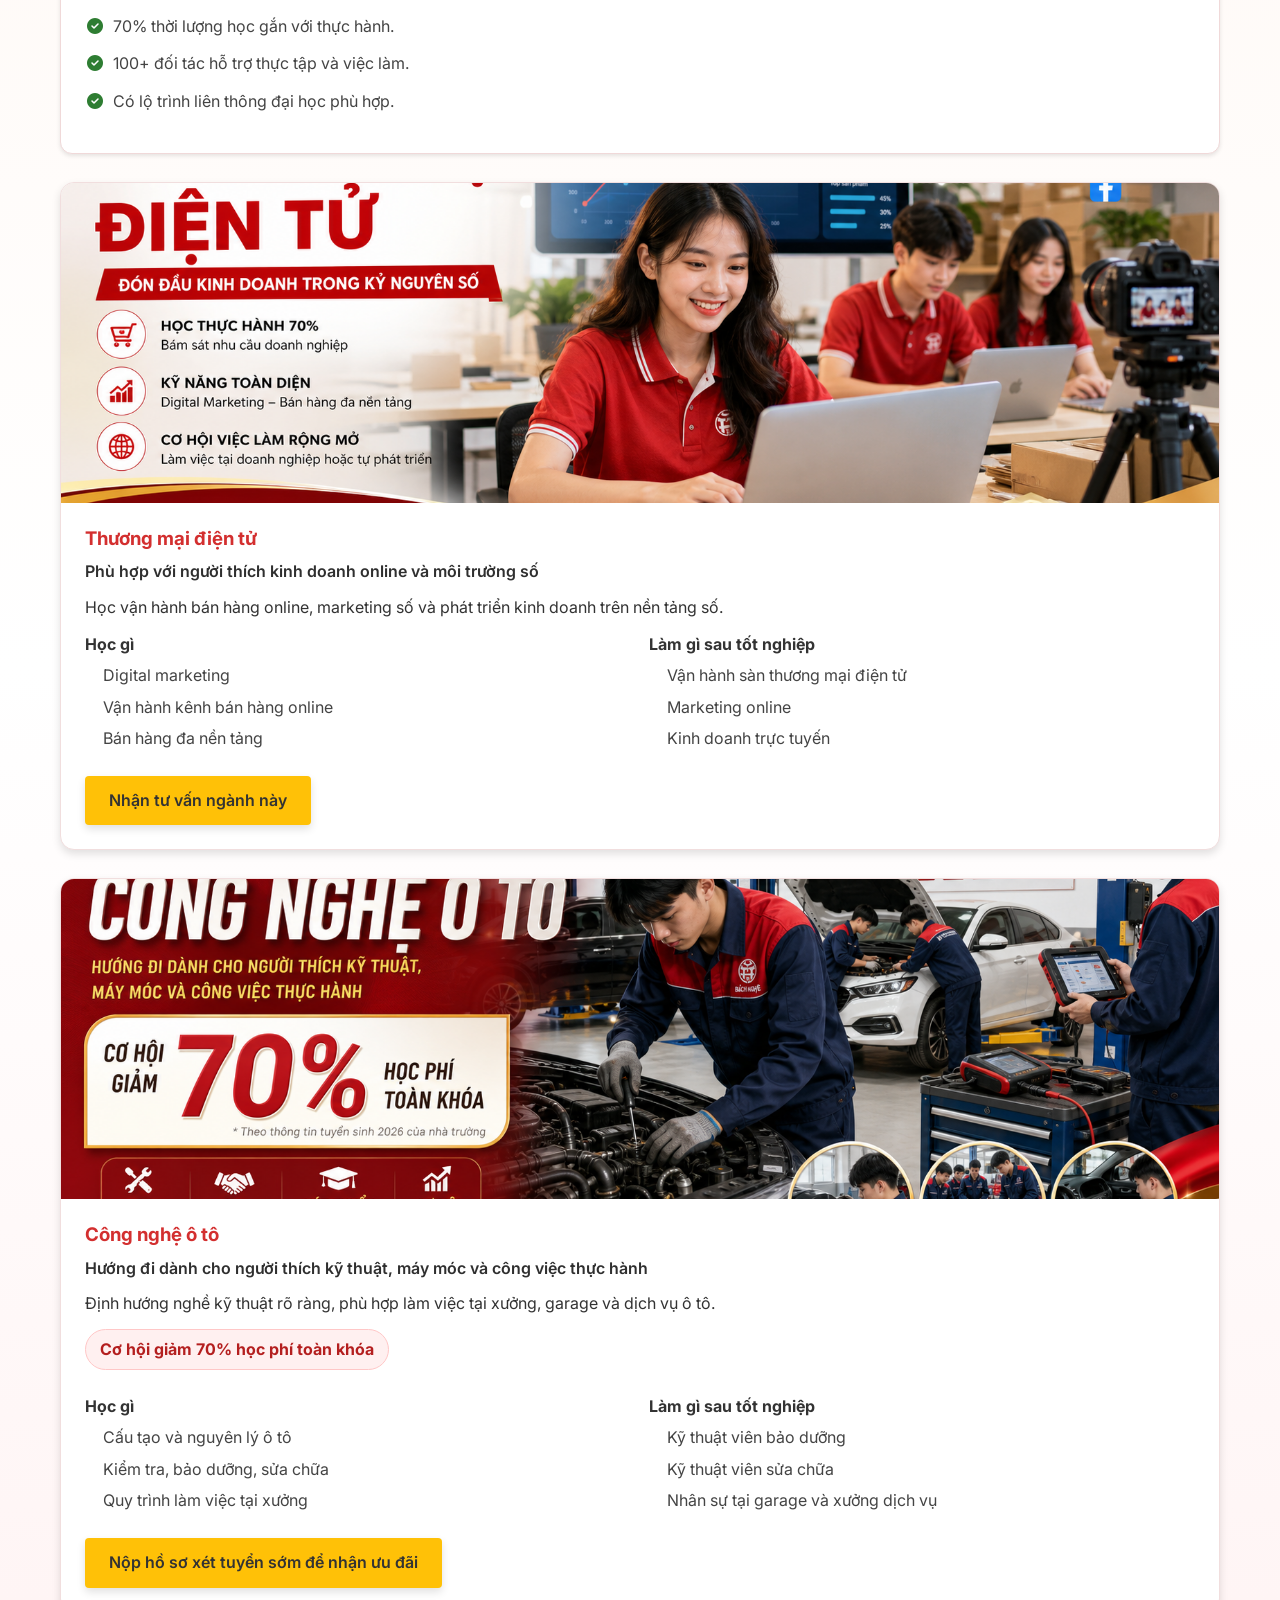
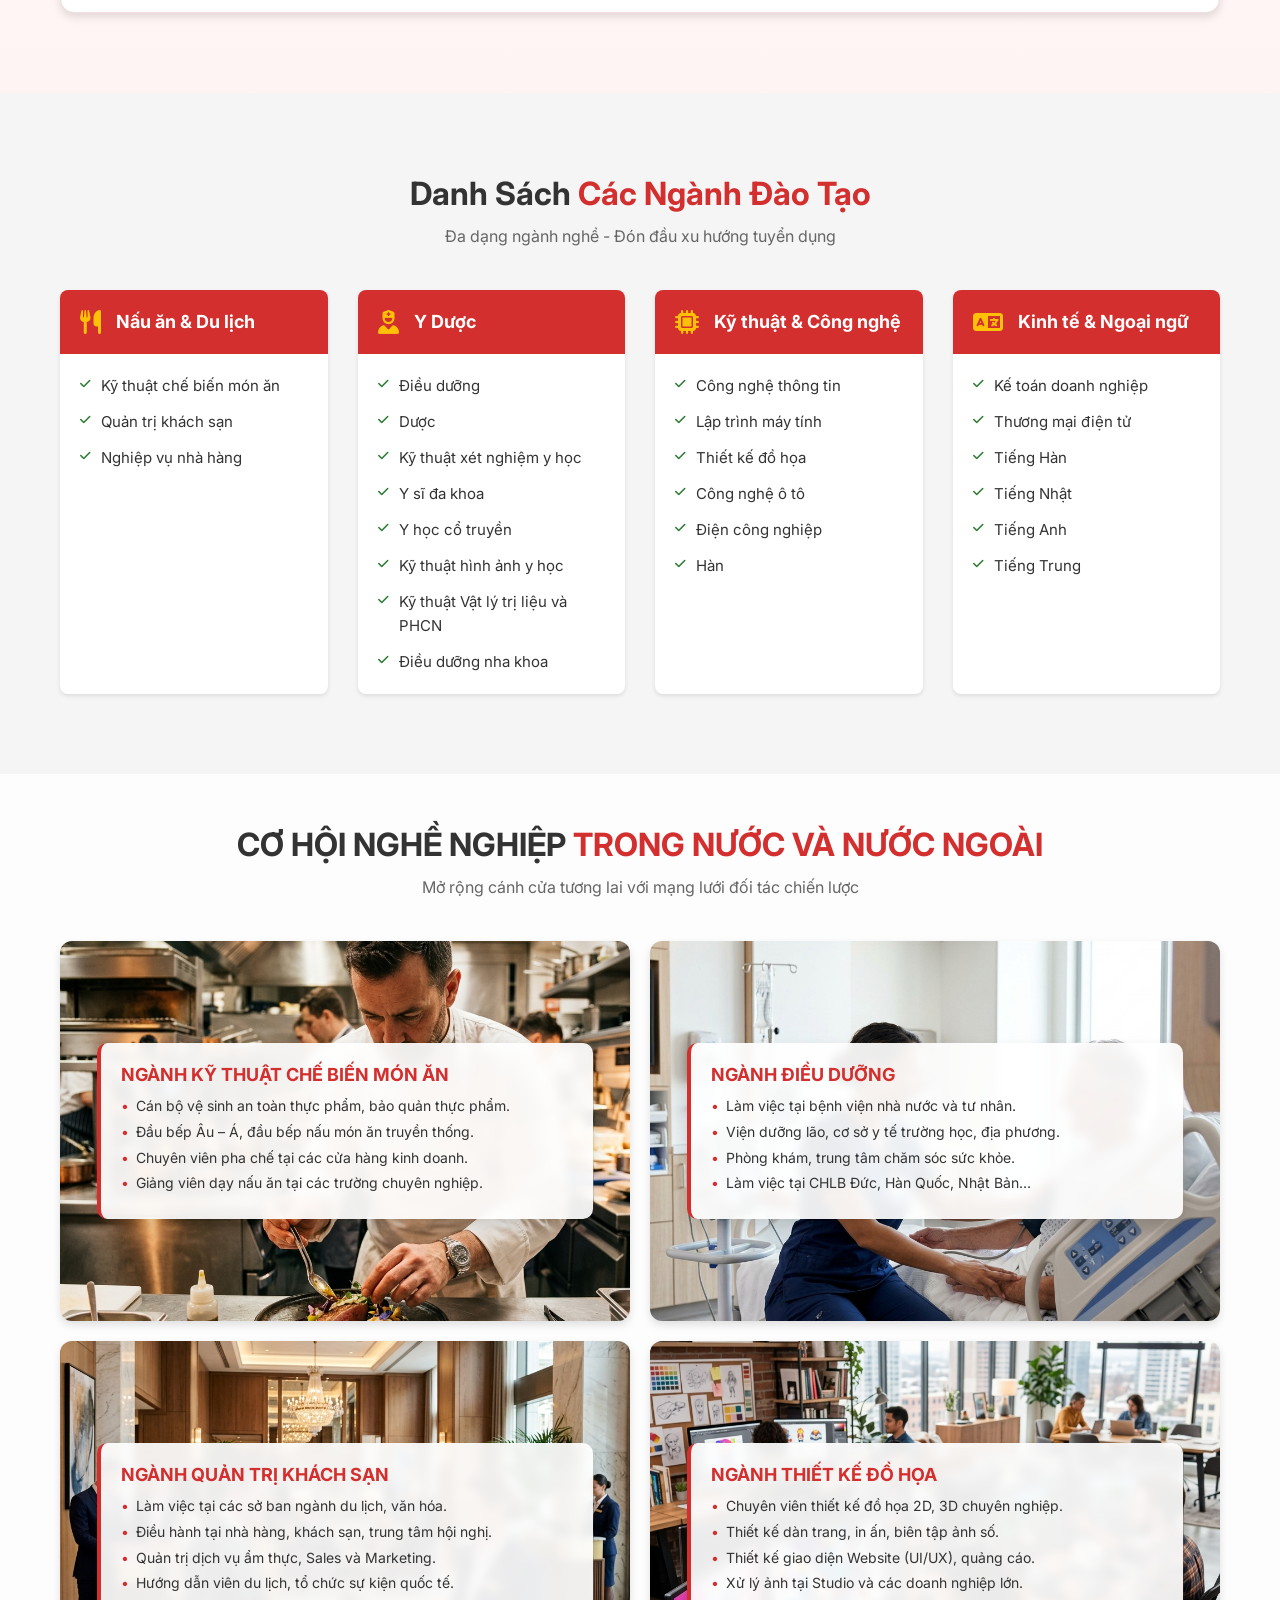
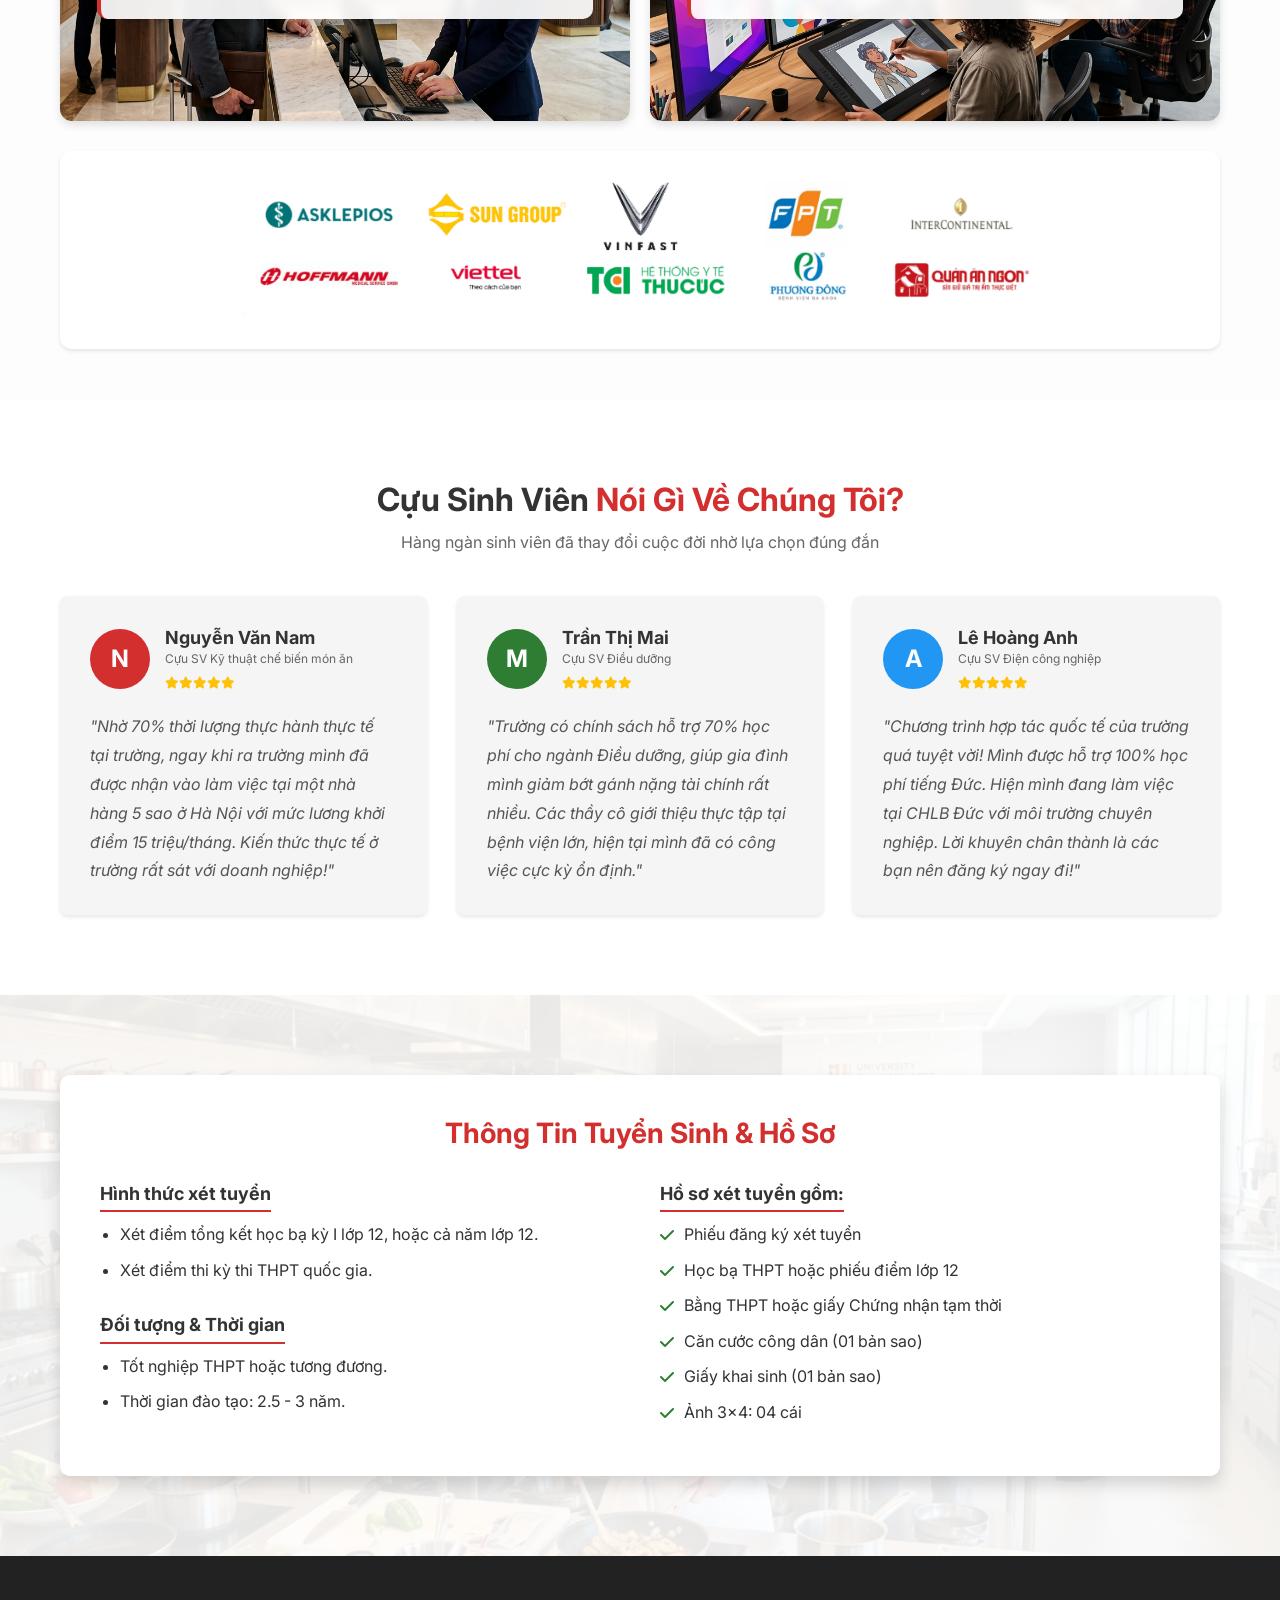
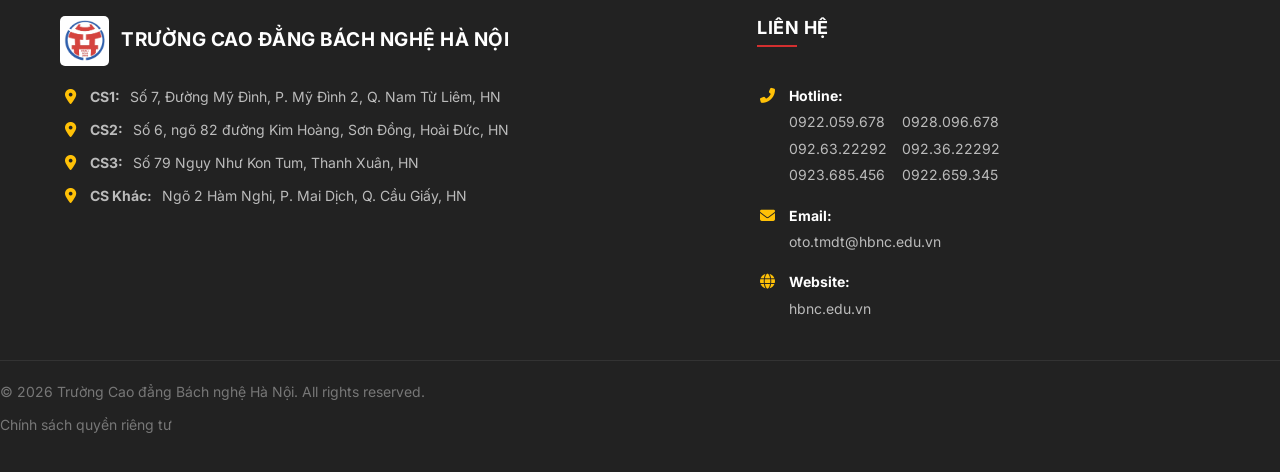
==== commit 1f135139: "Refine tuition support note layout" ====
--- a/index.html
+++ b/index.html
@@ -234,10 +234,10 @@
                             </optgroup>
                         </select>
                         <div class="major-support-note">
-                            <strong>Ngành đang được hỗ trợ 70% học phí:</strong>
+                            <strong>Hỗ trợ 70% học phí</strong>
                             <span>Điện công nghiệp, Công nghệ ô tô, Hàn, Y sĩ đa khoa, Dược, Điều dưỡng, Kỹ thuật xét nghiệm y học, Kỹ thuật chế biến món ăn.</span>
                         </div>
-                        <small class="major-focus-note">Gợi ý nổi bật: Thương mại điện tử và Công nghệ ô tô. Nhóm ngành có hỗ trợ 70% học phí đã được đánh dấu rõ trong danh sách.</small>
+                        <small class="major-focus-note">Gợi ý nổi bật: Thương mại điện tử, Công nghệ ô tô. Ngành hỗ trợ 70% đã được đánh dấu trong danh sách.</small>
                     </div>
                     <button type="submit" class="submit-btn pulse-btn">NHẬN HỌC BỔNG & ĐĂNG KÝ NGAY</button>
                     <p class="form-note">Tổng trị giá học bổng: 200.000.000 VNĐ</p>
--- a/css/styles.css
+++ b/css/styles.css
@@ -429,9 +429,28 @@
 
 .major-focus-note {
     display: block;
+    margin-top: 6px;
+    color: var(--primary-red);
+    font-weight: 500;
+    font-size: 11px;
+    line-height: 1.45;
+}
+
+.major-support-note {
     margin-top: 8px;
-    color: var(--primary-red);
-    font-weight: 600;
+    padding: 8px 10px;
+    border-radius: 6px;
+    background: #fff8ea;
+    border-left: 3px solid var(--secondary-gold);
+    color: #6f4700;
+    font-size: 12px;
+    line-height: 1.45;
+}
+
+.major-support-note strong {
+    display: inline;
+    margin-right: 6px;
+    color: #9a1f1f;
     font-size: 12px;
 }
 
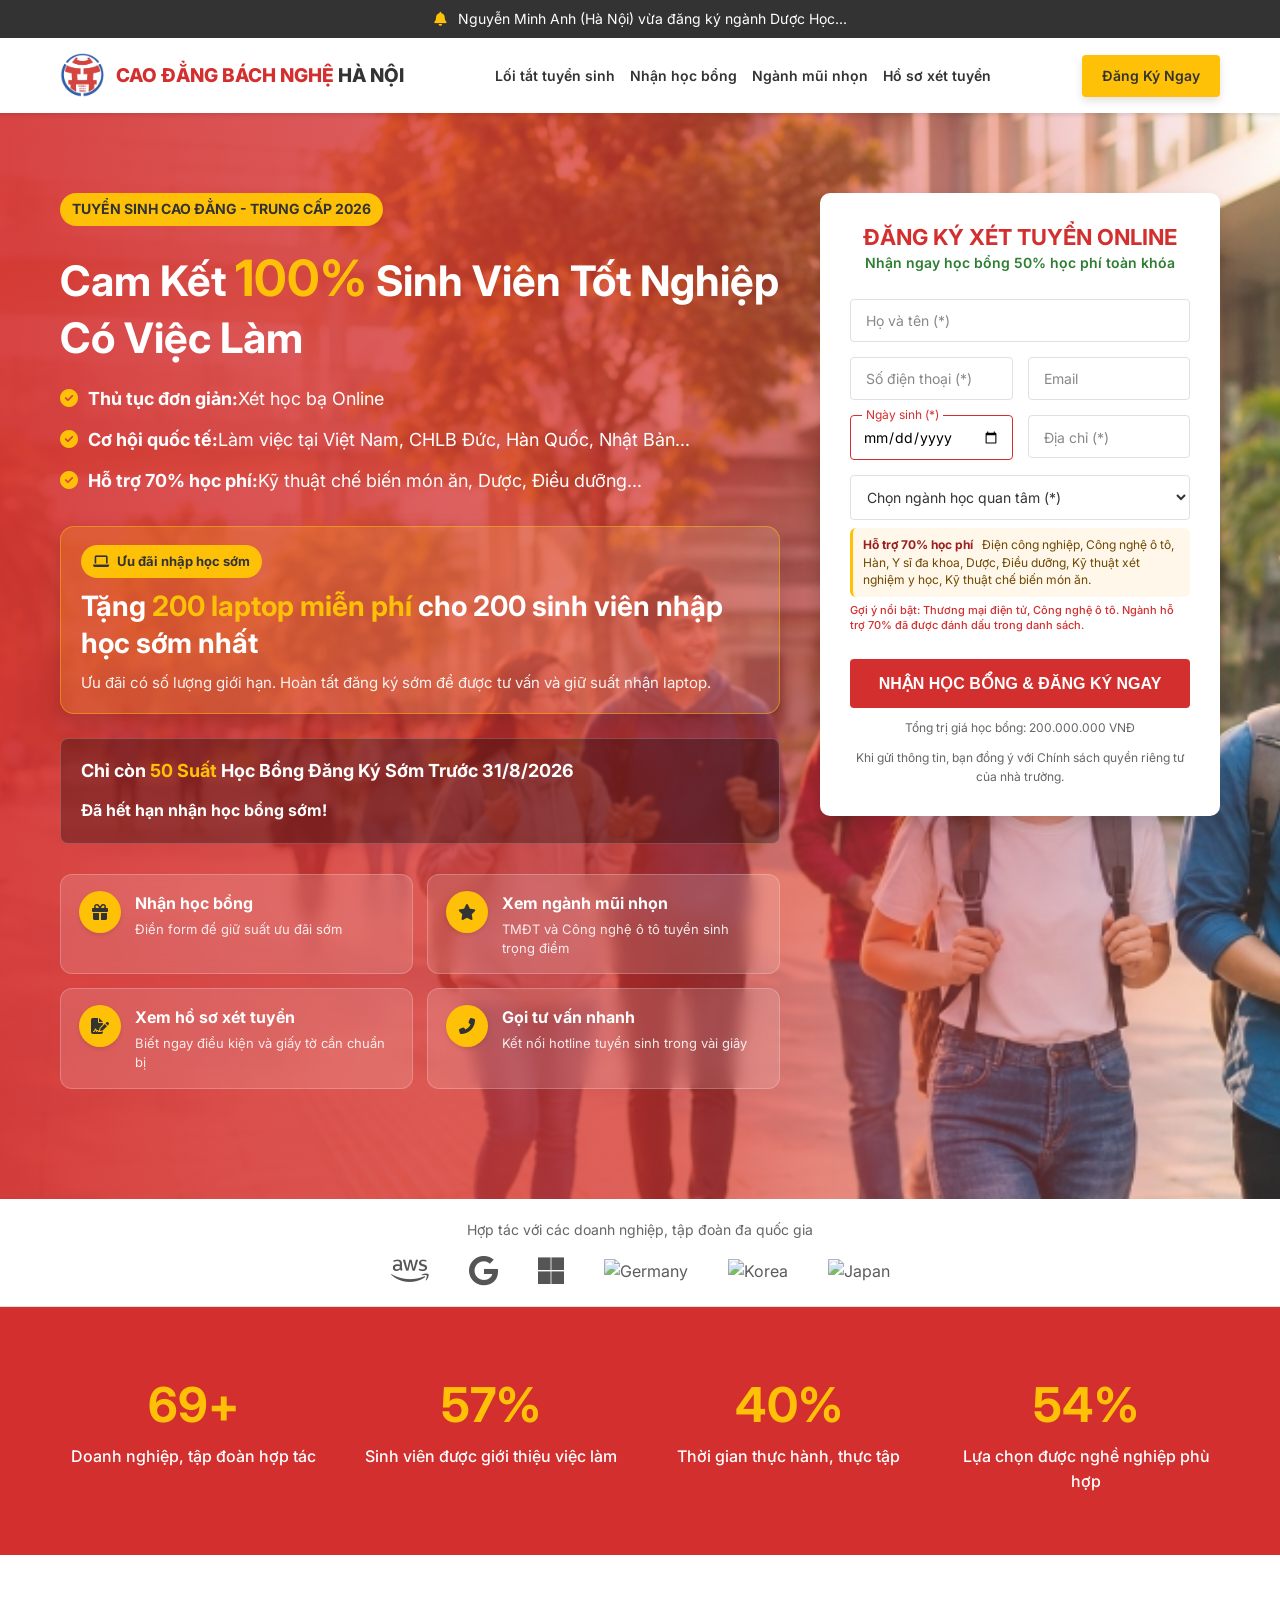
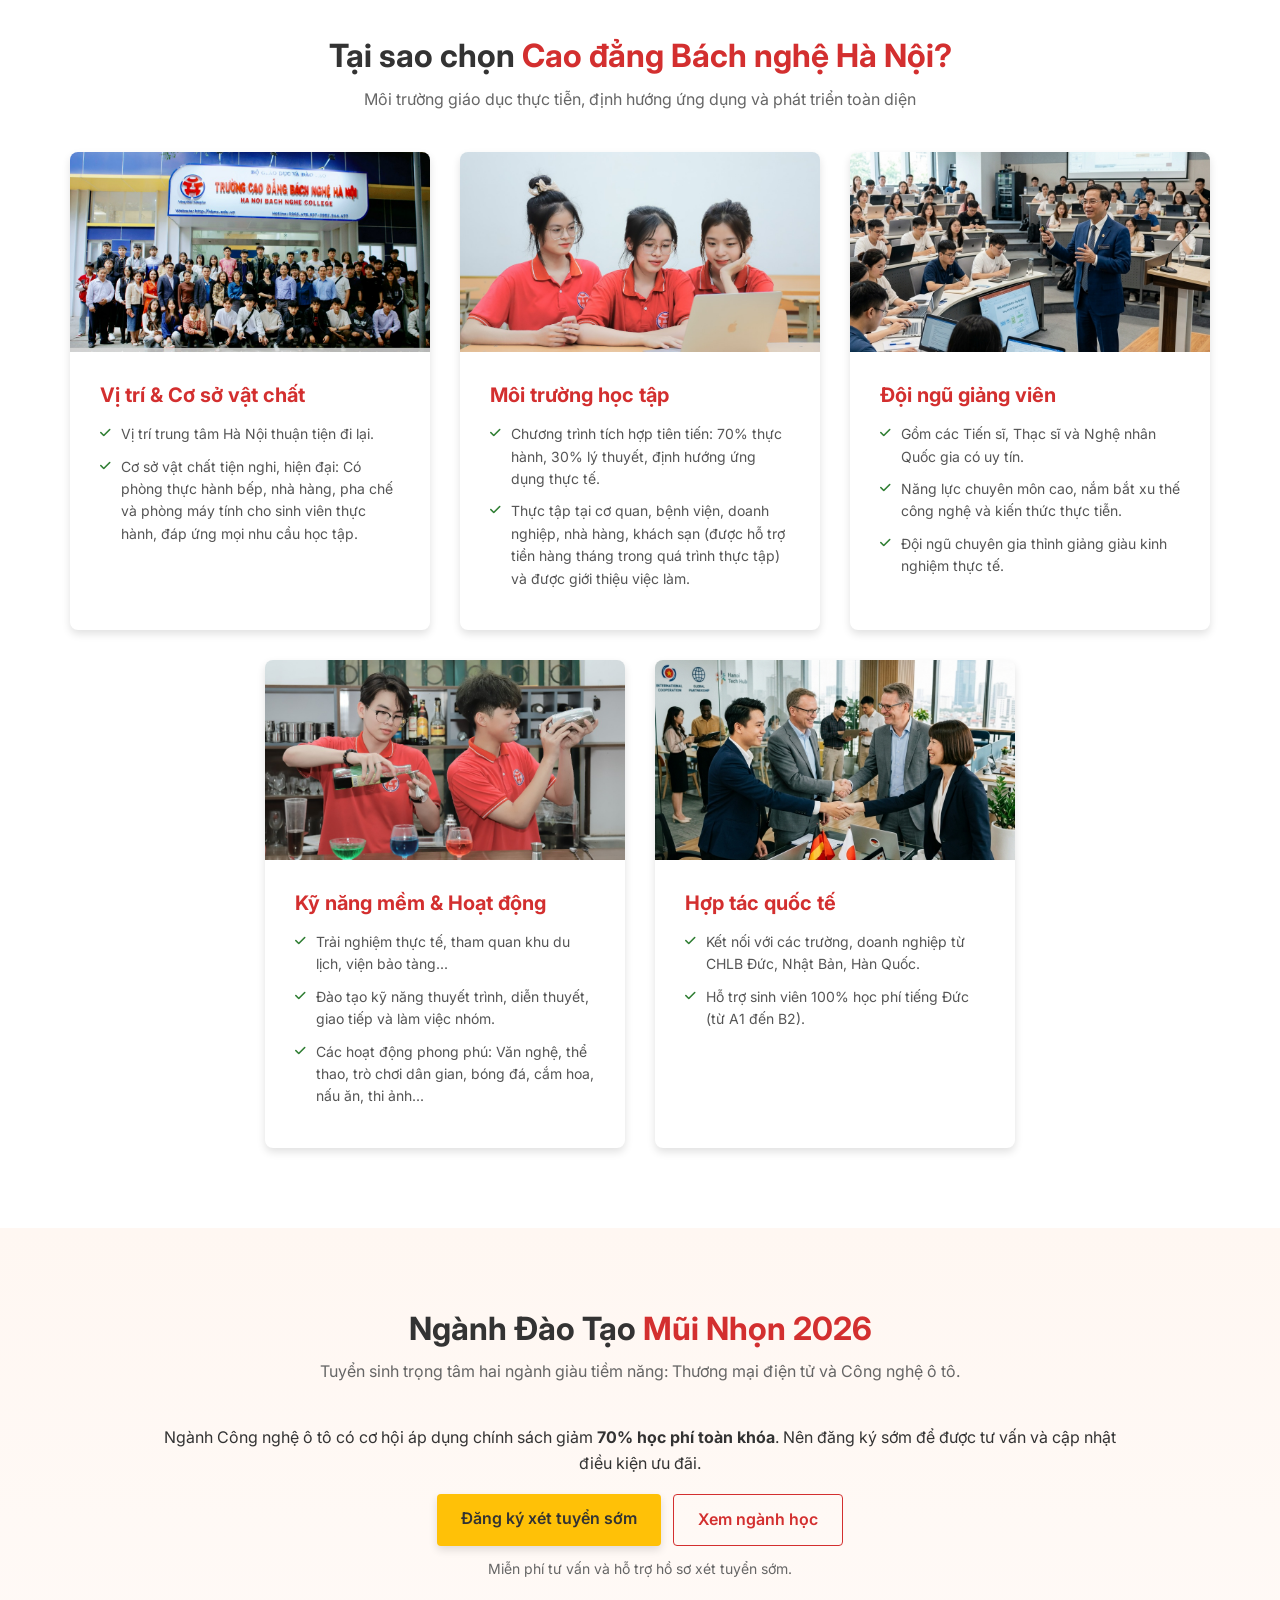
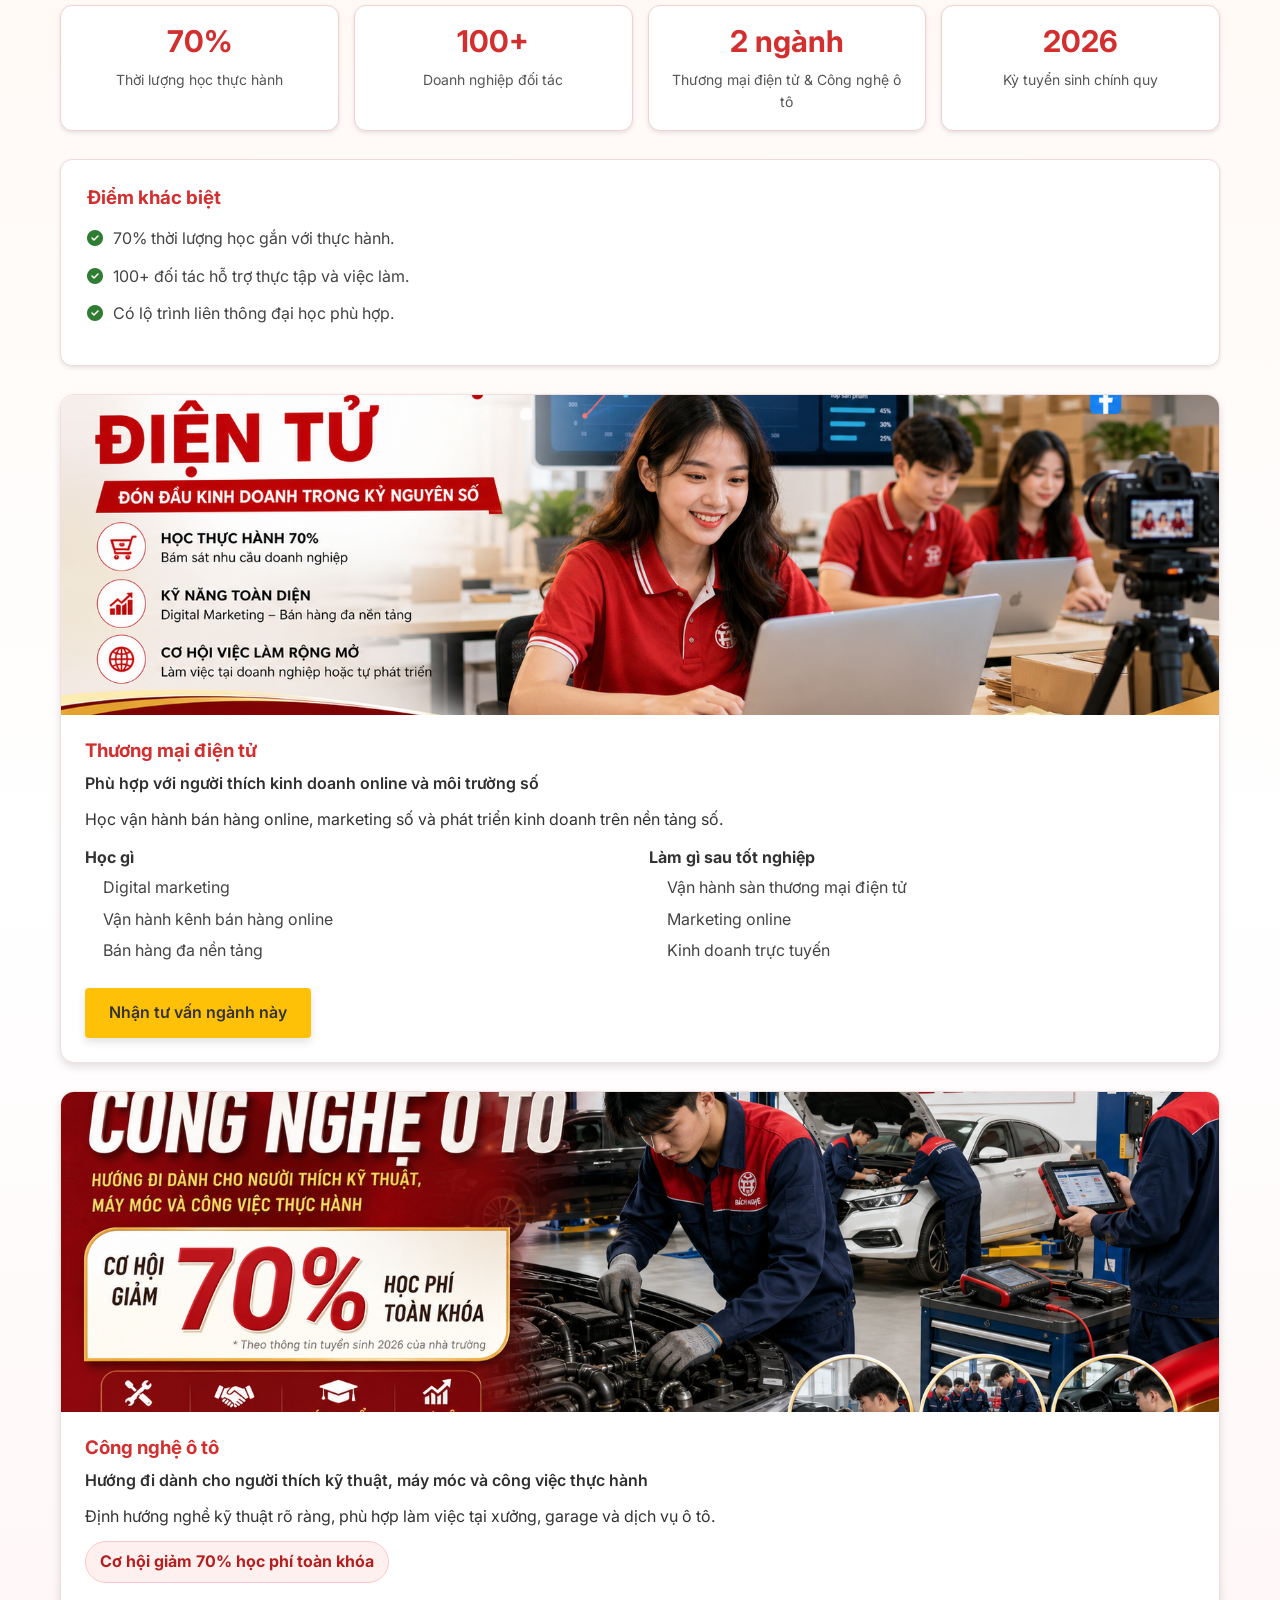
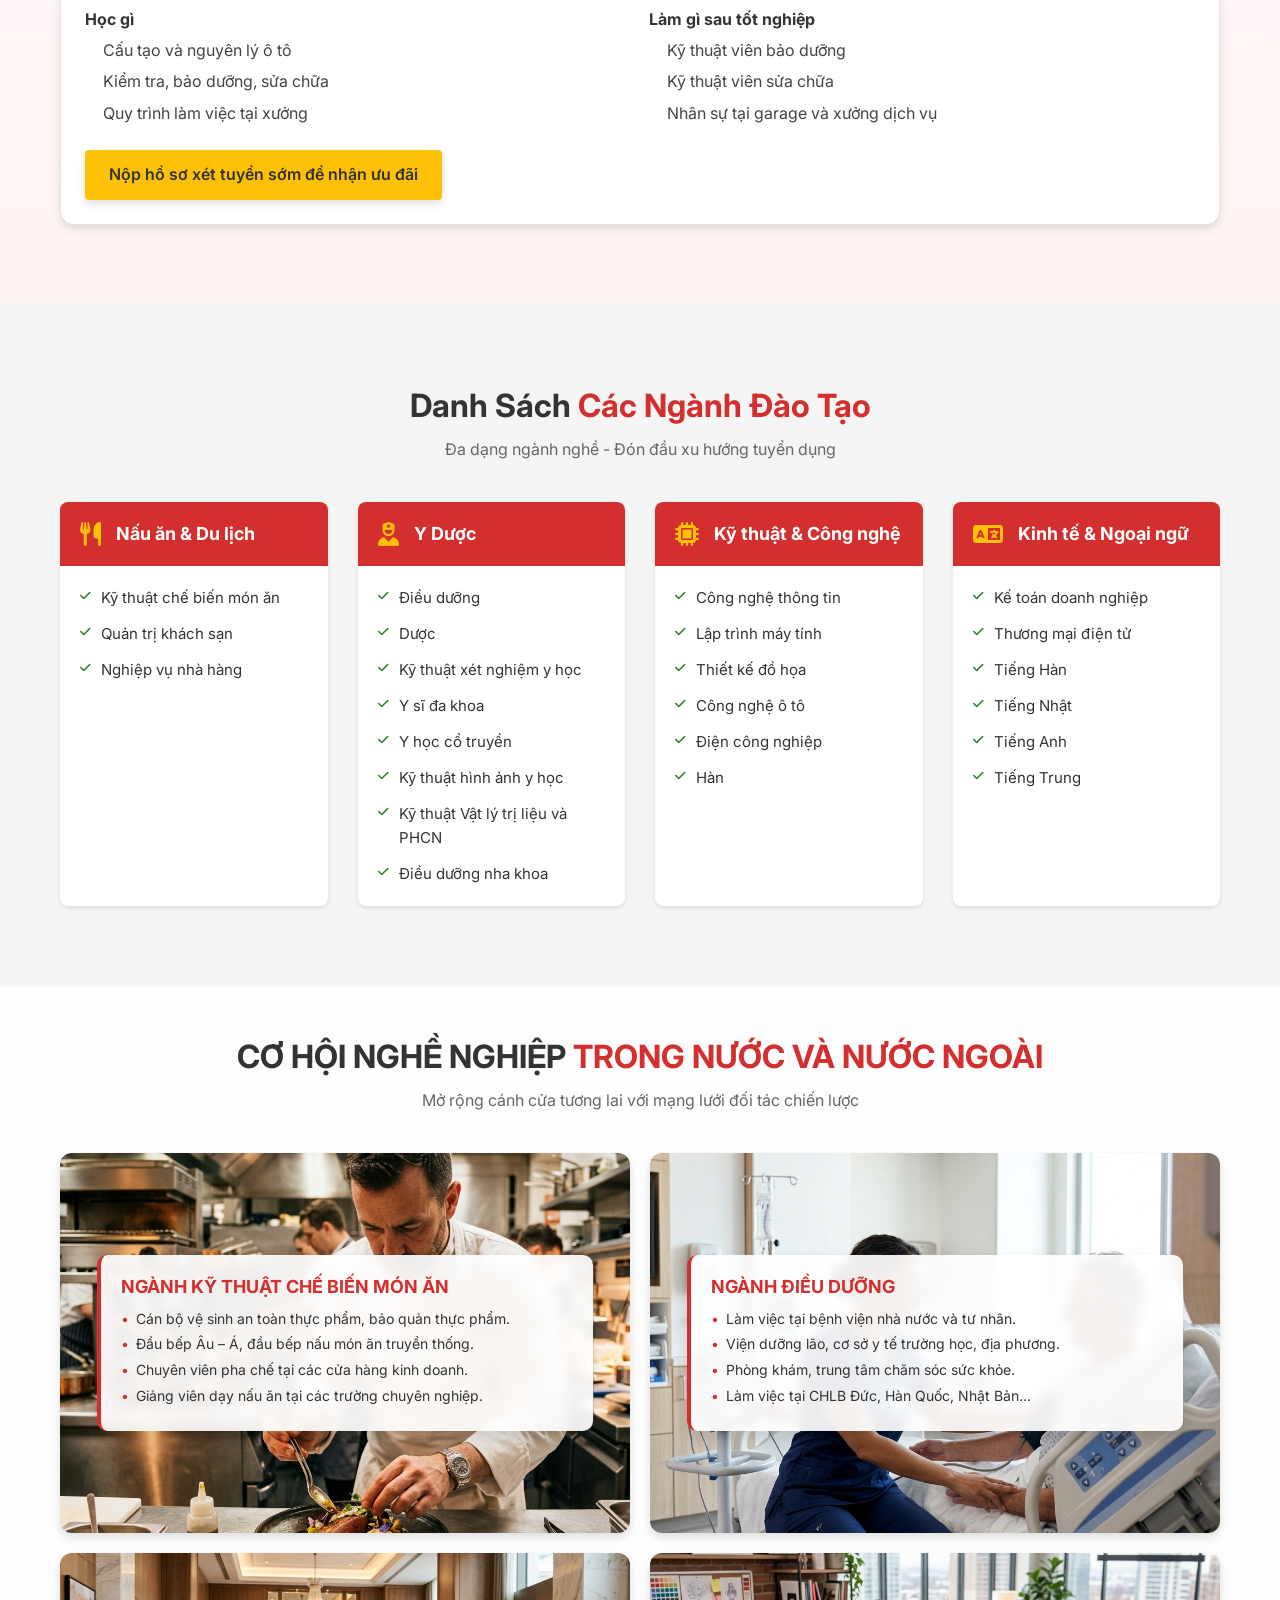
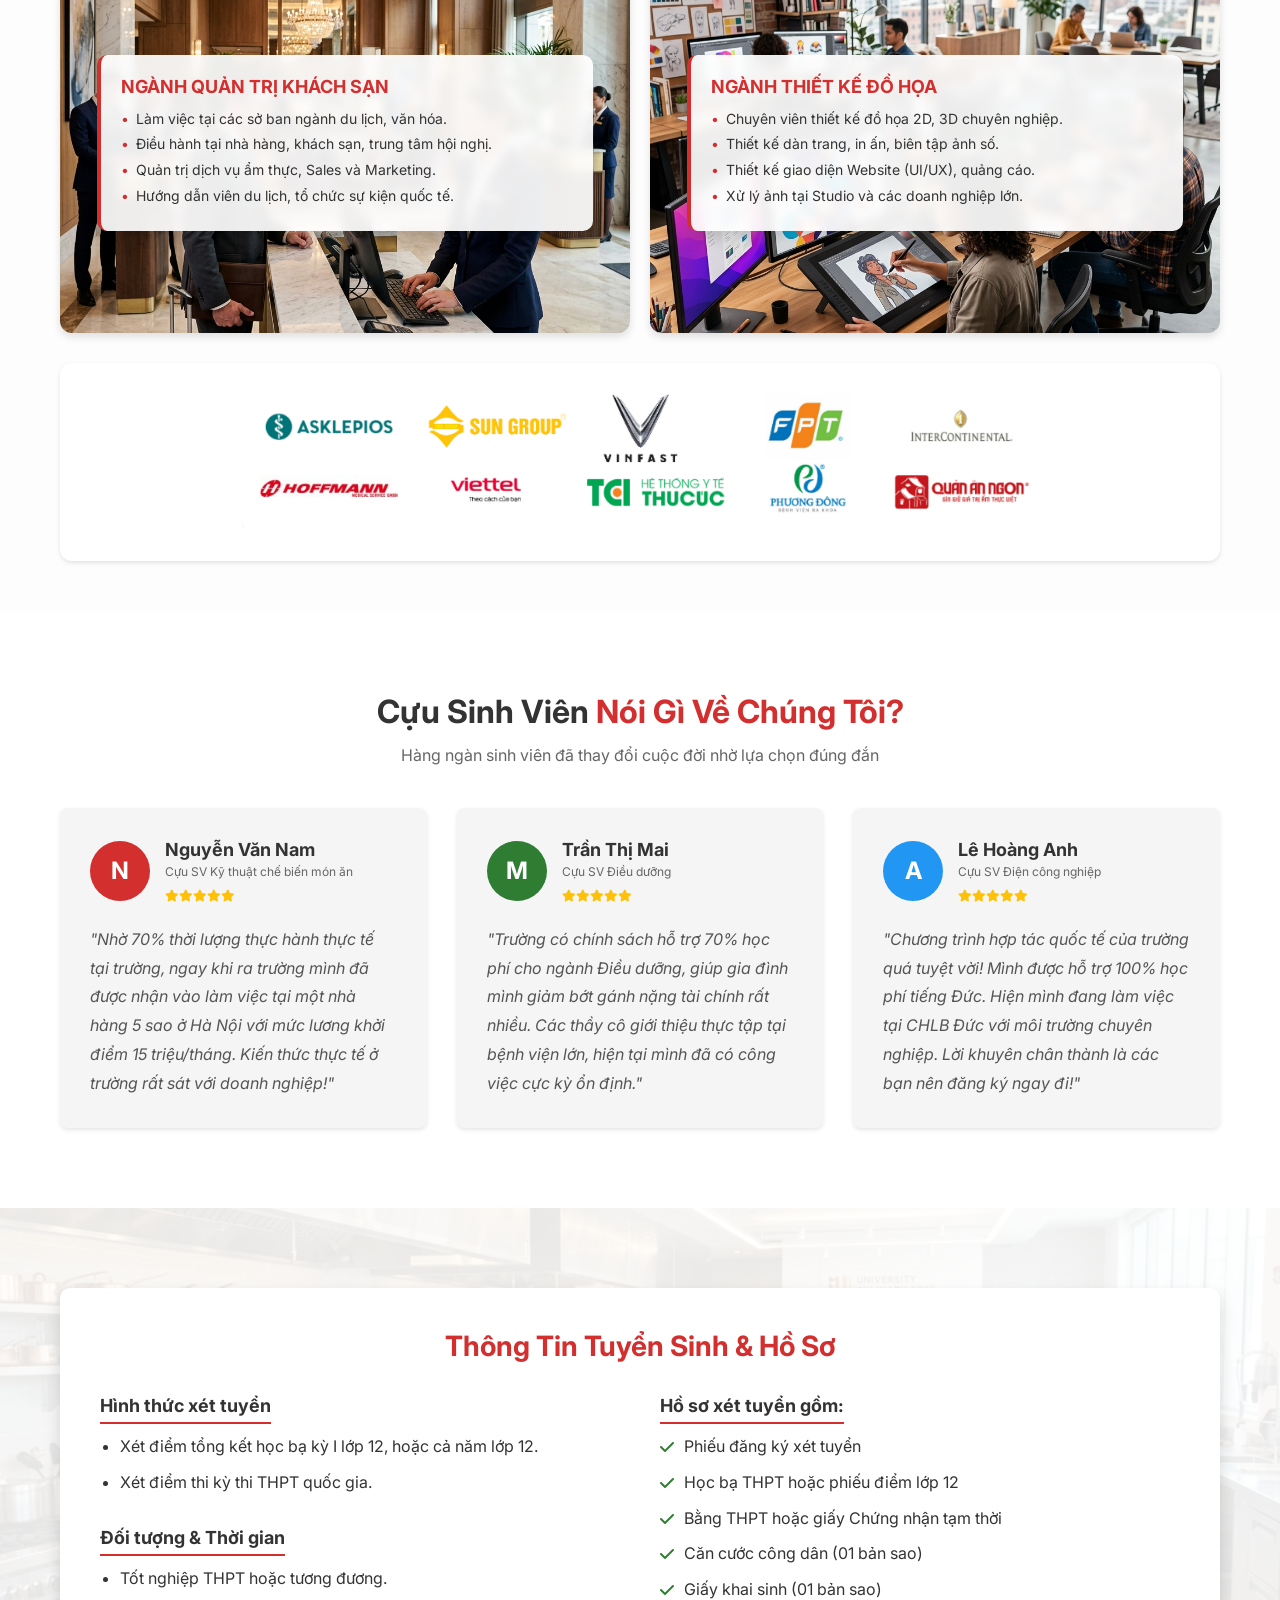
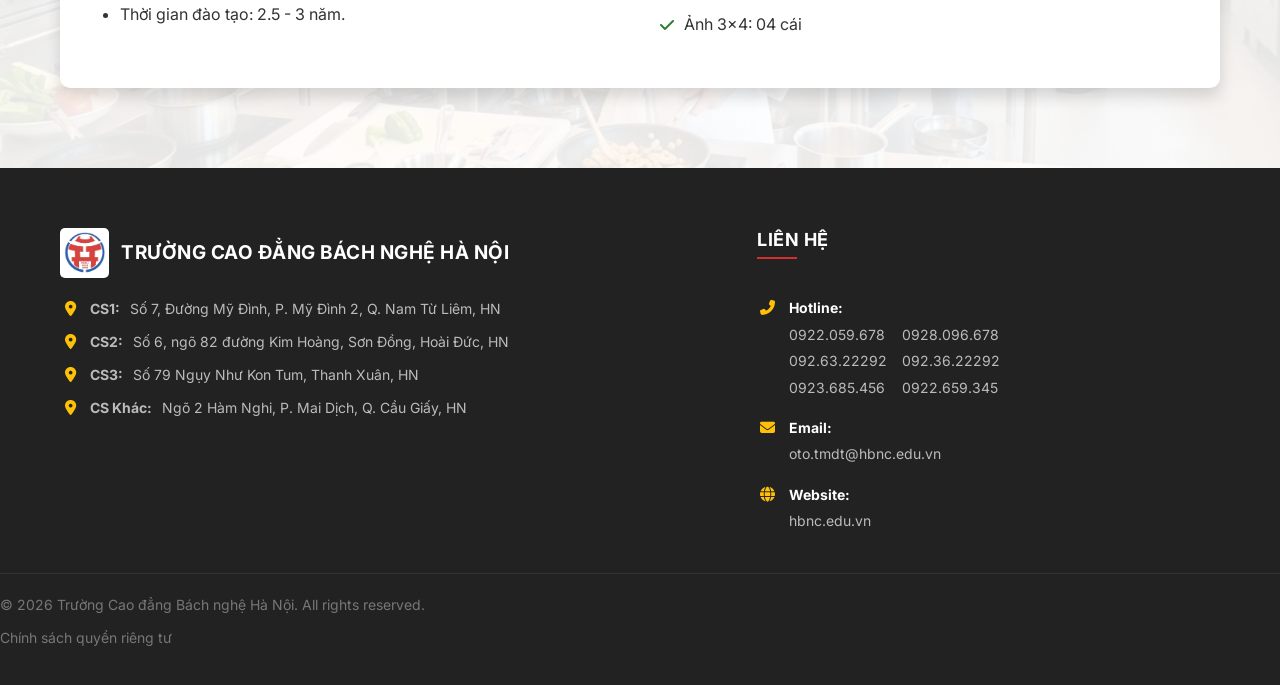
==== commit 931b0b4a: "Add laptop early enrollment offer to hero" ====
--- a/index.html
+++ b/index.html
@@ -99,6 +99,14 @@
                     <li><i class="fas fa-check-circle"></i> <strong>Cơ hội quốc tế:</strong> Làm việc tại Việt Nam, CHLB Đức, Hàn Quốc, Nhật Bản...</li>
                     <li><i class="fas fa-check-circle"></i> <strong>Hỗ trợ 70% học phí:</strong> Kỹ thuật chế biến món ăn, Dược, Điều dưỡng...</li>
                 </ul>
+                <div class="hero-laptop-offer">
+                    <div class="hero-laptop-badge">
+                        <i class="fas fa-laptop"></i>
+                        <span>Ưu đãi nhập học sớm</span>
+                    </div>
+                    <h3>Tặng <span>200 laptop miễn phí</span> cho 200 sinh viên nhập học sớm nhất</h3>
+                    <p>Ưu đãi có số lượng giới hạn. Hoàn tất đăng ký sớm để được tư vấn và giữ suất nhận laptop.</p>
+                </div>
                 <div class="countdown-wrapper">
                     <h3>Chỉ còn <span class="highlight">50 Suất</span> Học Bổng Đăng Ký Sớm Trước 31/8/2026</h3>
                     <div id="countdown" class="countdown">
--- a/css/styles.css
+++ b/css/styles.css
@@ -229,6 +229,46 @@
     margin-right: 10px;
 }
 
+.hero-laptop-offer {
+    margin-bottom: 24px;
+    padding: 18px 20px;
+    border-radius: 14px;
+    background: linear-gradient(135deg, rgba(255, 193, 7, 0.2) 0%, rgba(255, 255, 255, 0.12) 100%);
+    border: 1px solid rgba(255, 193, 7, 0.45);
+    box-shadow: 0 10px 24px rgba(0, 0, 0, 0.16);
+}
+
+.hero-laptop-badge {
+    display: inline-flex;
+    align-items: center;
+    gap: 8px;
+    padding: 6px 12px;
+    border-radius: 999px;
+    background: var(--secondary-gold);
+    color: var(--dark-text);
+    font-size: 13px;
+    font-weight: 700;
+    margin-bottom: 10px;
+}
+
+.hero-laptop-offer h3 {
+    font-size: 28px;
+    line-height: 1.35;
+    margin-bottom: 8px;
+    color: var(--white);
+}
+
+.hero-laptop-offer h3 span {
+    color: var(--secondary-gold);
+}
+
+.hero-laptop-offer p {
+    margin: 0;
+    color: rgba(255,255,255,0.92);
+    font-size: 15px;
+    line-height: 1.6;
+}
+
 /* Countdown */
 .countdown-wrapper {
     background: rgba(0,0,0,0.3);
@@ -1378,6 +1418,18 @@
 }
 
 @media (max-width: 768px) {
+    .hero-laptop-offer {
+        padding: 16px;
+    }
+
+    .hero-laptop-offer h3 {
+        font-size: 22px;
+    }
+
+    .hero-laptop-offer p {
+        font-size: 14px;
+    }
+
     .major-split {
         grid-template-columns: 1fr;
     }
